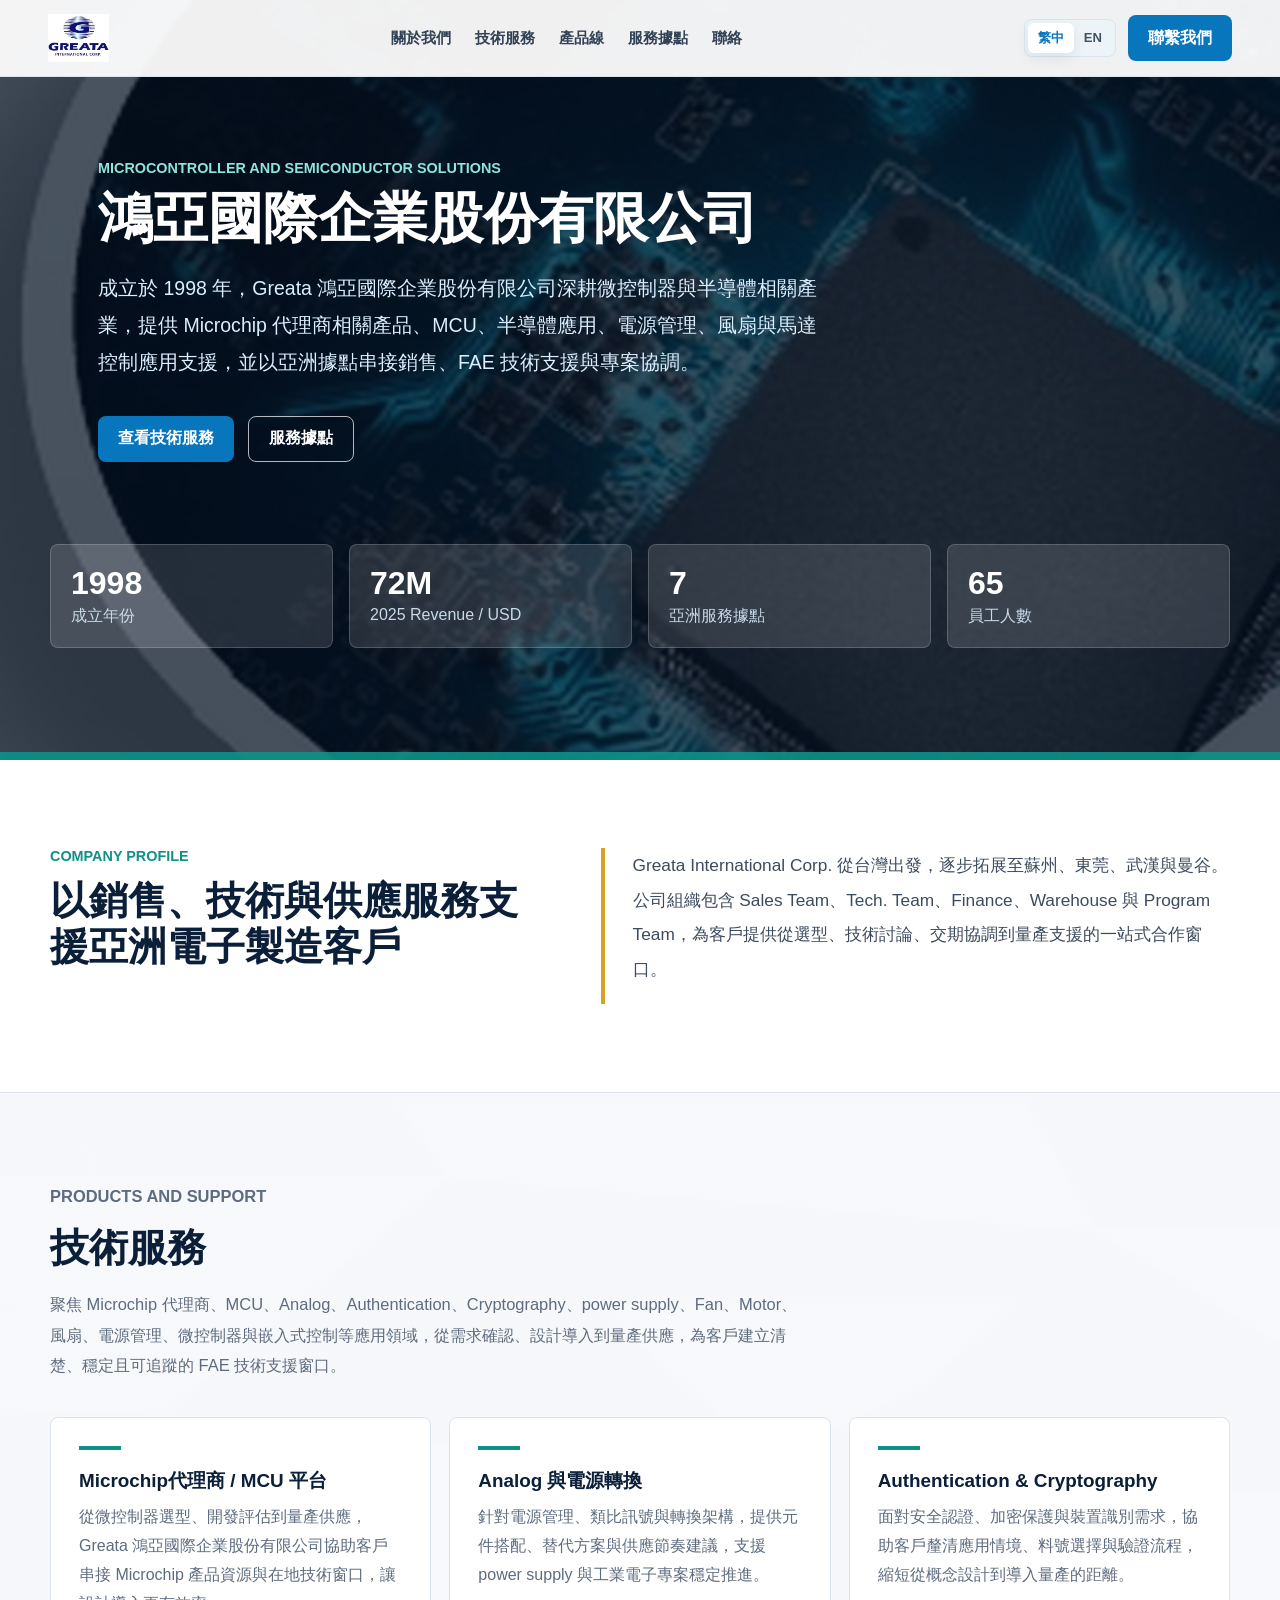
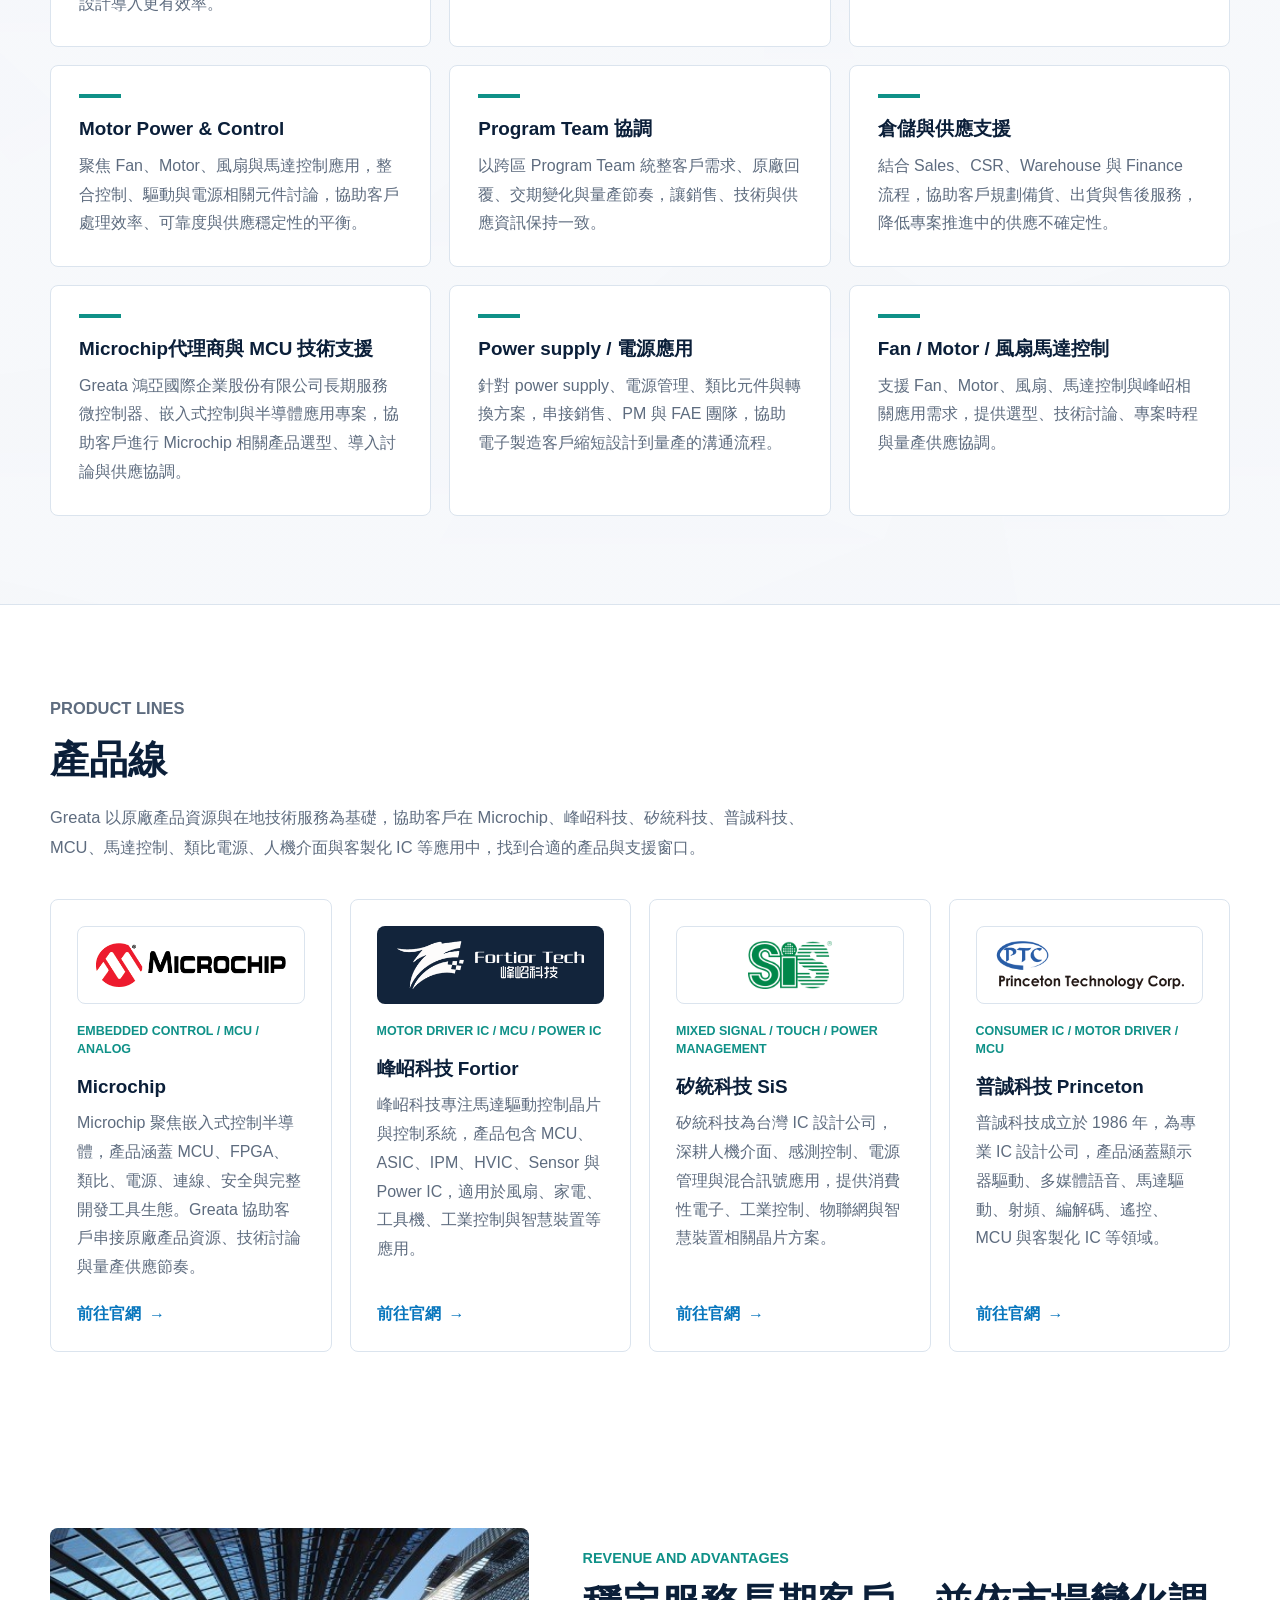
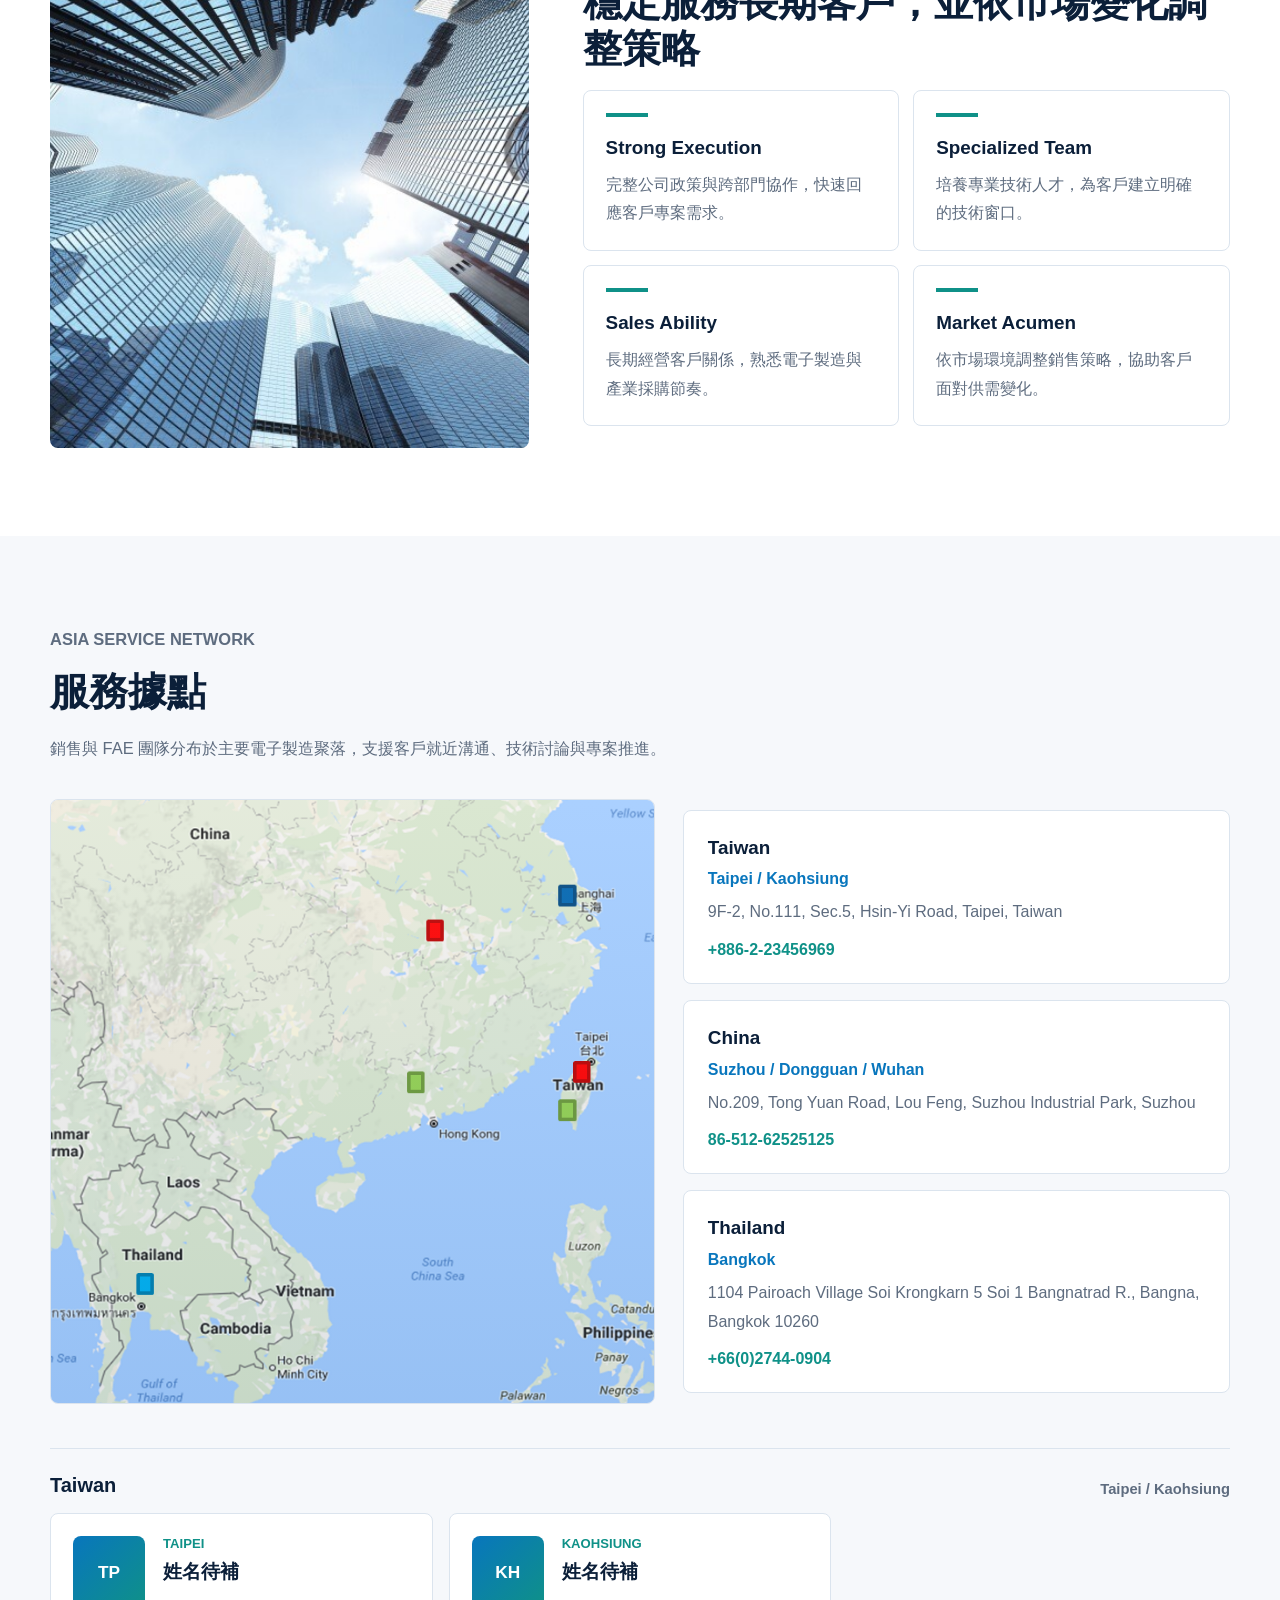
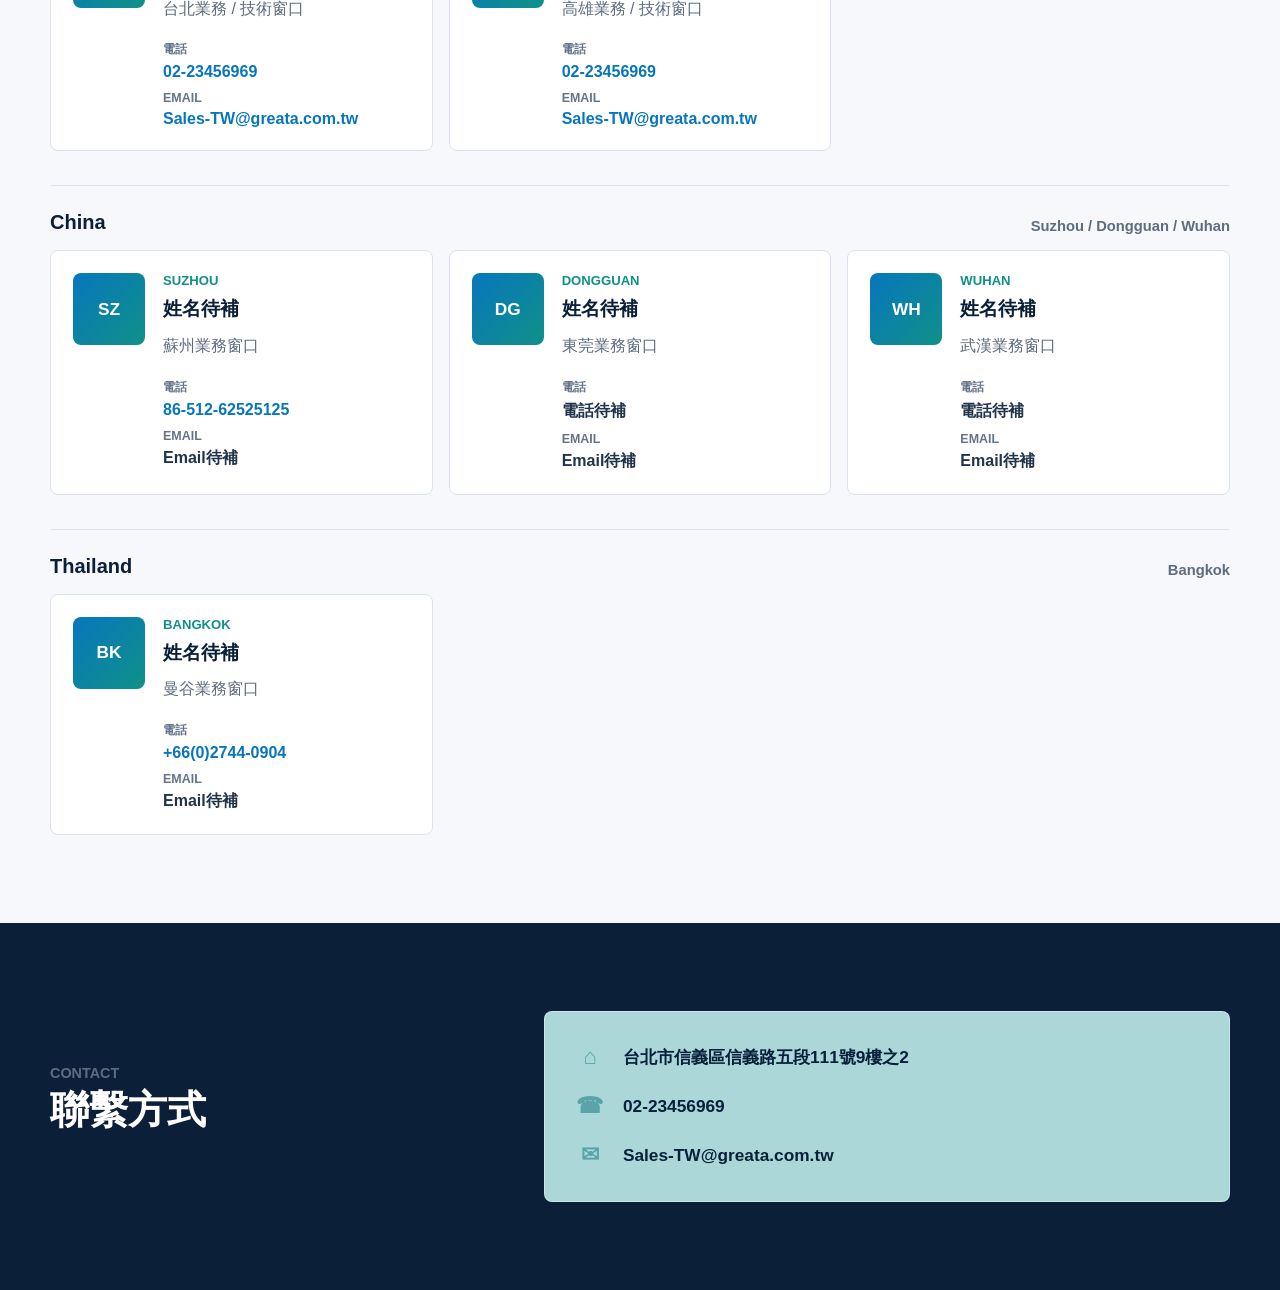
==== index.html @ bb7086eb "Add location team contact templates" ====
<!doctype html>
<html lang="zh-Hant">
  <head>
    <meta charset="utf-8">
    <meta name="viewport" content="width=device-width, initial-scale=1">
    <title>鴻亞國際 Greata International</title>
    <meta name="description" content="Greata 鴻亞國際企業股份有限公司提供 Microchip 代理商相關產品、MCU、半導體應用、電源管理、風扇馬達控制與 FAE 技術支援。">
    <meta name="keywords" content="Microchip, Microchip代理商, Microchip 代理商, Microchip MCU, MCU, MCU代理商, MCU技術支援, power supply, Fan, Motor, Analog, Authentication, Cryptography, 峰岹, 峰岹科技, Fortior, Fortior Technology, 矽統科技, SiS, Silicon Integrated Systems, 普誠科技, Princeton, Princeton Technology, 風扇, 電源, 電源管理, 微控制器, 嵌入式控制, 半導體代理商, 半導體應用支援, IC代理商, 電子零件代理商, FAE技術支援, 馬達控制, 風扇馬達控制, Motor Driver IC, Power IC, Greata, Greata International Corp., 鴻亞, 鴻亞國際, 鴻亞國際企業股份有限公司">
    <meta name="robots" content="index, follow">
    <meta property="og:title" content="鴻亞國際 Greata International">
    <meta property="og:description" content="Greata 鴻亞國際企業股份有限公司提供 Microchip 代理商相關產品、MCU、半導體應用、電源管理、風扇馬達控制與 FAE 技術支援。">
    <meta property="og:url" content="https://www.greata.com.tw">
    <meta property="og:site_name" content="鴻亞國際 Greata International">
    <meta property="og:locale" content="zh_TW">
    <meta property="og:type" content="website">
    <meta name="twitter:card" content="summary">
    <meta name="twitter:title" content="鴻亞國際 Greata International">
    <meta name="twitter:description" content="Greata 鴻亞國際企業股份有限公司提供 Microchip 代理商相關產品、MCU、半導體應用、電源管理、風扇馬達控制與 FAE 技術支援。">
    <link rel="icon" href="assets/favicon.svg">
    <link rel="canonical" href="https://www.greata.com.tw/">
    <link rel="alternate" hreflang="zh-Hant" href="https://www.greata.com.tw/">
    <link rel="alternate" hreflang="en" href="https://www.greata.com.tw/en/">
    <link rel="alternate" hreflang="x-default" href="https://www.greata.com.tw/">
    <link rel="stylesheet" href="styles.css">
  </head>
  <body>
    <main>
      <script type="application/ld+json">{"@context":"https://schema.org","@graph":[{"@type":"Organization","@id":"https://www.greata.com.tw/#organization","name":"Greata 鴻亞國際企業股份有限公司","alternateName":["Greata International Corp.","鴻亞國際","鴻亞","Greata"],"url":"https://www.greata.com.tw/","logo":"https://www.greata.com.tw/assets/greata-logo.jpg","email":"Sales-TW@greata.com.tw","telephone":"02-23456969","address":{"@type":"PostalAddress","streetAddress":"信義路五段111號9樓之2","addressLocality":"信義區","addressRegion":"台北市","addressCountry":"TW"},"areaServed":["Taiwan","China","Thailand"],"knowsAbout":["Microchip","Microchip代理商","Microchip 代理商","Microchip MCU","MCU","MCU代理商","MCU技術支援","power supply","Fan","Motor","Analog","Authentication","Cryptography","峰岹","峰岹科技","Fortior","Fortior Technology","矽統科技","SiS","Silicon Integrated Systems","普誠科技","Princeton","Princeton Technology","風扇","電源","電源管理","微控制器","嵌入式控制","半導體代理商","半導體應用支援","IC代理商","電子零件代理商","FAE技術支援","馬達控制","風扇馬達控制","Motor Driver IC","Power IC","Greata","Greata International Corp.","鴻亞","鴻亞國際","鴻亞國際企業股份有限公司"]},{"@type":"WebSite","@id":"https://www.greata.com.tw/#website","name":"鴻亞國際 Greata International","url":"https://www.greata.com.tw/","inLanguage":"zh-Hant","publisher":{"@id":"https://www.greata.com.tw/#organization"},"about":["Microchip","Microchip代理商","Microchip 代理商","Microchip MCU","MCU","MCU代理商","MCU技術支援","power supply","Fan","Motor","Analog","Authentication","Cryptography","峰岹","峰岹科技","Fortior","Fortior Technology","矽統科技","SiS","Silicon Integrated Systems","普誠科技","Princeton","Princeton Technology","風扇","電源","電源管理","微控制器","嵌入式控制","半導體代理商","半導體應用支援","IC代理商","電子零件代理商","FAE技術支援","馬達控制","風扇馬達控制","Motor Driver IC","Power IC","Greata","Greata International Corp.","鴻亞","鴻亞國際","鴻亞國際企業股份有限公司"]}]}</script>
      <header class="site-header">
        <a class="brand" href="#top" aria-label="Greata home">
          <img src="assets/greata-logo.jpg" alt="Greata 鴻亞國際企業股份有限公司">
        </a>
        <nav aria-label="Primary navigation">
          <a href="#about">關於我們</a>
          <a href="#capabilities">技術服務</a>
          <a href="#product-lines">產品線</a>
          <a href="#locations">服務據點</a>
          <a href="#contact">聯絡</a>
        </nav>
        <div class="header-tools">
          <div class="language-switch" aria-label="Language selection">
            <a class="is-active" href="/" aria-current="page">繁中</a>
            <a href="/en/">EN</a>
          </div>
          <a class="header-action" href="#contact">聯繫我們</a>
        </div>
      </header>

      <section class="hero" id="top" aria-labelledby="hero-title">
        <div class="hero-overlay"></div>
        <div class="hero-content">
          <p class="eyebrow">Microcontroller and semiconductor solutions</p>
          <h1 class="hero-title-nowrap" id="hero-title">鴻亞國際企業股份有限公司</h1>
          <p class="hero-copy">成立於 1998 年，Greata 鴻亞國際企業股份有限公司深耕微控制器與半導體相關產業，提供 Microchip 代理商相關產品、MCU、半導體應用、電源管理、風扇與馬達控制應用支援，並以亞洲據點串接銷售、FAE 技術支援與專案協調。</p>
          <div class="hero-actions" aria-label="Main actions">
            <a class="primary-action" href="#capabilities">查看技術服務</a>
            <a class="secondary-action" href="#locations">服務據點</a>
          </div>
        </div>
        <dl class="metric-strip" aria-label="Company highlights">
            <div>
              <dt>1998</dt>
              <dd>成立年份</dd>
            </div>
            <div>
              <dt>72M</dt>
              <dd>2025 Revenue / USD</dd>
            </div>
            <div>
              <dt>7</dt>
              <dd>亞洲服務據點</dd>
            </div>
            <div>
              <dt>65</dt>
              <dd>員工人數</dd>
            </div>
        </dl>
      </section>

      <section class="intro-band" id="about">
        <div class="section-inner two-column">
          <div>
            <p class="section-kicker">Company Profile</p>
            <h2>以銷售、技術與供應服務支援亞洲電子製造客戶</h2>
          </div>
          <div class="intro-copy">
            <p>Greata International Corp. 從台灣出發，逐步拓展至蘇州、東莞、武漢與曼谷。公司組織包含 Sales Team、Tech. Team、Finance、Warehouse 與 Program Team，為客戶提供從選型、技術討論、交期協調到量產支援的一站式合作窗口。</p>
          </div>
        </div>
      </section>

      <section class="capability-section" id="capabilities">
        <div class="section-inner">
          <div class="section-heading">
            <p class="section-kicker">Products and Support</p>
            <h2>技術服務</h2>
            <p>聚焦 Microchip 代理商、MCU、Analog、Authentication、Cryptography、power supply、Fan、Motor、風扇、電源管理、微控制器與嵌入式控制等應用領域，從需求確認、設計導入到量產供應，為客戶建立清楚、穩定且可追蹤的 FAE 技術支援窗口。</p>
          </div>
          <div class="capability-grid">
            <article class="capability-card">
              <h3>Microchip代理商 / MCU 平台</h3>
              <p>從微控制器選型、開發評估到量產供應，Greata 鴻亞國際企業股份有限公司協助客戶串接 Microchip 產品資源與在地技術窗口，讓設計導入更有效率。</p>
            </article>
            <article class="capability-card">
              <h3>Analog 與電源轉換</h3>
              <p>針對電源管理、類比訊號與轉換架構，提供元件搭配、替代方案與供應節奏建議，支援 power supply 與工業電子專案穩定推進。</p>
            </article>
            <article class="capability-card">
              <h3>Authentication &amp; Cryptography</h3>
              <p>面對安全認證、加密保護與裝置識別需求，協助客戶釐清應用情境、料號選擇與驗證流程，縮短從概念設計到導入量產的距離。</p>
            </article>
            <article class="capability-card">
              <h3>Motor Power &amp; Control</h3>
              <p>聚焦 Fan、Motor、風扇與馬達控制應用，整合控制、驅動與電源相關元件討論，協助客戶處理效率、可靠度與供應穩定性的平衡。</p>
            </article>
            <article class="capability-card">
              <h3>Program Team 協調</h3>
              <p>以跨區 Program Team 統整客戶需求、原廠回覆、交期變化與量產節奏，讓銷售、技術與供應資訊保持一致。</p>
            </article>
            <article class="capability-card">
              <h3>倉儲與供應支援</h3>
              <p>結合 Sales、CSR、Warehouse 與 Finance 流程，協助客戶規劃備貨、出貨與售後服務，降低專案推進中的供應不確定性。</p>
            </article>
          </div>
          <div class="topic-grid" aria-label="SEO application topics">
            <article class="topic-card">
              <h3>Microchip代理商與 MCU 技術支援</h3>
              <p>Greata 鴻亞國際企業股份有限公司長期服務微控制器、嵌入式控制與半導體應用專案，協助客戶進行 Microchip 相關產品選型、導入討論與供應協調。</p>
            </article>
            <article class="topic-card">
              <h3>Power supply / 電源應用</h3>
              <p>針對 power supply、電源管理、類比元件與轉換方案，串接銷售、PM 與 FAE 團隊，協助電子製造客戶縮短設計到量產的溝通流程。</p>
            </article>
            <article class="topic-card">
              <h3>Fan / Motor / 風扇馬達控制</h3>
              <p>支援 Fan、Motor、風扇、馬達控制與峰岹相關應用需求，提供選型、技術討論、專案時程與量產供應協調。</p>
            </article>
          </div>
        </div>
      </section>

      <section class="product-lines-section" id="product-lines">
        <div class="section-inner">
          <div class="section-heading">
            <p class="section-kicker">Product Lines</p>
            <h2>產品線</h2>
            <p>Greata 以原廠產品資源與在地技術服務為基礎，協助客戶在 Microchip、峰岹科技、矽統科技、普誠科技、MCU、馬達控制、類比電源、人機介面與客製化 IC 等應用中，找到合適的產品與支援窗口。</p>
          </div>
          <div class="product-line-grid">
            <article class="product-line-card">
              <div class="product-line-logo">
                <img src="assets/product-logo-microchip.png" alt="Microchip logo">
              </div>
              <span>Embedded Control / MCU / Analog</span>
              <h3>Microchip</h3>
              <p>Microchip 聚焦嵌入式控制半導體，產品涵蓋 MCU、FPGA、類比、電源、連線、安全與完整開發工具生態。Greata 協助客戶串接原廠產品資源、技術討論與量產供應節奏。</p>
              <a href="https://www.microchip.com/" target="_blank" rel="noreferrer">前往官網</a>
            </article>
            <article class="product-line-card">
              <div class="product-line-logo is-dark">
                <img src="assets/product-logo-fortior.png" alt="Fortior logo">
              </div>
              <span>Motor Driver IC / MCU / Power IC</span>
              <h3>峰岹科技 Fortior</h3>
              <p>峰岹科技專注馬達驅動控制晶片與控制系統，產品包含 MCU、ASIC、IPM、HVIC、Sensor 與 Power IC，適用於風扇、家電、工具機、工業控制與智慧裝置等應用。</p>
              <a href="https://www.fortiortech.com/en/?lf=1" target="_blank" rel="noreferrer">前往官網</a>
            </article>
            <article class="product-line-card">
              <div class="product-line-logo">
                <img src="assets/product-logo-sis.png" alt="SiS logo">
              </div>
              <span>Mixed Signal / Touch / Power Management</span>
              <h3>矽統科技 SiS</h3>
              <p>矽統科技為台灣 IC 設計公司，深耕人機介面、感測控制、電源管理與混合訊號應用，提供消費性電子、工業控制、物聯網與智慧裝置相關晶片方案。</p>
              <a href="https://www.sis.com/" target="_blank" rel="noreferrer">前往官網</a>
            </article>
            <article class="product-line-card">
              <div class="product-line-logo">
                <img src="assets/product-logo-princeton.png" alt="Princeton Technology logo">
              </div>
              <span>Consumer IC / Motor Driver / MCU</span>
              <h3>普誠科技 Princeton</h3>
              <p>普誠科技成立於 1986 年，為專業 IC 設計公司，產品涵蓋顯示器驅動、多媒體語音、馬達驅動、射頻、編解碼、遙控、MCU 與客製化 IC 等領域。</p>
              <a href="https://www.princeton.com.tw/" target="_blank" rel="noreferrer">前往官網</a>
            </article>
          </div>
        </div>
      </section>

      <section class="proof-section">
        <div class="section-inner proof-grid">
          <div class="image-panel">
            <img src="assets/corporate-building.jpg" alt="Corporate buildings">
          </div>
          <div class="proof-content">
            <p class="section-kicker">Revenue and Advantages</p>
            <h2>穩定服務長期客戶，並依市場變化調整策略</h2>
            <div class="advantage-grid">
                <article>
                  <h3>Strong Execution</h3>
                  <p>完整公司政策與跨部門協作，快速回應客戶專案需求。</p>
                </article>
                <article>
                  <h3>Specialized Team</h3>
                  <p>培養專業技術人才，為客戶建立明確的技術窗口。</p>
                </article>
                <article>
                  <h3>Sales Ability</h3>
                  <p>長期經營客戶關係，熟悉電子製造與產業採購節奏。</p>
                </article>
                <article>
                  <h3>Market Acumen</h3>
                  <p>依市場環境調整銷售策略，協助客戶面對供需變化。</p>
                </article>
            </div>
          </div>
        </div>
      </section>

      <section class="locations-section" id="locations">
        <div class="section-inner">
          <div class="section-heading">
            <p class="section-kicker">Asia Service Network</p>
            <h2>服務據點</h2>
            <p>銷售與 FAE 團隊分布於主要電子製造聚落，支援客戶就近溝通、技術討論與專案推進。</p>
          </div>
          <div class="location-layout">
            <div class="map-visual">
              <img src="assets/greata-service-map.png" alt="Greata service locations in Taiwan, China, and Thailand">
            </div>
            <div class="location-list">
                <article class="location-card">
                  <h3>Taiwan</h3>
                  <strong>Taipei / Kaohsiung</strong>
                  <p>9F-2, No.111, Sec.5, Hsin-Yi Road, Taipei, Taiwan</p>
                  <a href="tel:+886223456969">+886-2-23456969</a>
                </article>
                <article class="location-card">
                  <h3>China</h3>
                  <strong>Suzhou / Dongguan / Wuhan</strong>
                  <p>No.209, Tong Yuan Road, Lou Feng, Suzhou Industrial Park, Suzhou</p>
                  <a href="tel:8651262525125">86-512-62525125</a>
                </article>
                <article class="location-card">
                  <h3>Thailand</h3>
                  <strong>Bangkok</strong>
                  <p>1104 Pairoach Village Soi Krongkarn 5 Soi 1 Bangnatrad R., Bangna, Bangkok 10260</p>
                  <a href="tel:+66027440904">+66(0)2744-0904</a>
                </article>
            </div>
          </div>
          <div class="team-directory" aria-label="Service location team contacts">
            <section class="team-group">
              <div class="team-group-heading">
                <p>Taiwan</p>
                <span>Taipei / Kaohsiung</span>
              </div>
              <div class="team-card-grid">
                <article class="team-card">
                  <div class="team-avatar" aria-hidden="true">TP</div>
                  <div class="team-card-body">
                    <span>Taipei</span>
                    <h3>姓名待補</h3>
                    <p>台北業務 / 技術窗口</p>
                    <dl>
                      <div>
                        <dt>電話</dt>
                        <dd><a href="tel:0223456969">02-23456969</a></dd>
                      </div>
                      <div>
                        <dt>Email</dt>
                        <dd><a href="mailto:Sales-TW@greata.com.tw">Sales-TW@greata.com.tw</a></dd>
                      </div>
                    </dl>
                  </div>
                </article>
                <article class="team-card">
                  <div class="team-avatar" aria-hidden="true">KH</div>
                  <div class="team-card-body">
                    <span>Kaohsiung</span>
                    <h3>姓名待補</h3>
                    <p>高雄業務 / 技術窗口</p>
                    <dl>
                      <div>
                        <dt>電話</dt>
                        <dd><a href="tel:0223456969">02-23456969</a></dd>
                      </div>
                      <div>
                        <dt>Email</dt>
                        <dd><a href="mailto:Sales-TW@greata.com.tw">Sales-TW@greata.com.tw</a></dd>
                      </div>
                    </dl>
                  </div>
                </article>
              </div>
            </section>
            <section class="team-group">
              <div class="team-group-heading">
                <p>China</p>
                <span>Suzhou / Dongguan / Wuhan</span>
              </div>
              <div class="team-card-grid">
                <article class="team-card">
                  <div class="team-avatar" aria-hidden="true">SZ</div>
                  <div class="team-card-body">
                    <span>Suzhou</span>
                    <h3>姓名待補</h3>
                    <p>蘇州業務窗口</p>
                    <dl>
                      <div>
                        <dt>電話</dt>
                        <dd><a href="tel:8651262525125">86-512-62525125</a></dd>
                      </div>
                      <div>
                        <dt>Email</dt>
                        <dd>Email待補</dd>
                      </div>
                    </dl>
                  </div>
                </article>
                <article class="team-card">
                  <div class="team-avatar" aria-hidden="true">DG</div>
                  <div class="team-card-body">
                    <span>Dongguan</span>
                    <h3>姓名待補</h3>
                    <p>東莞業務窗口</p>
                    <dl>
                      <div>
                        <dt>電話</dt>
                        <dd>電話待補</dd>
                      </div>
                      <div>
                        <dt>Email</dt>
                        <dd>Email待補</dd>
                      </div>
                    </dl>
                  </div>
                </article>
                <article class="team-card">
                  <div class="team-avatar" aria-hidden="true">WH</div>
                  <div class="team-card-body">
                    <span>Wuhan</span>
                    <h3>姓名待補</h3>
                    <p>武漢業務窗口</p>
                    <dl>
                      <div>
                        <dt>電話</dt>
                        <dd>電話待補</dd>
                      </div>
                      <div>
                        <dt>Email</dt>
                        <dd>Email待補</dd>
                      </div>
                    </dl>
                  </div>
                </article>
              </div>
            </section>
            <section class="team-group">
              <div class="team-group-heading">
                <p>Thailand</p>
                <span>Bangkok</span>
              </div>
              <div class="team-card-grid">
                <article class="team-card">
                  <div class="team-avatar" aria-hidden="true">BK</div>
                  <div class="team-card-body">
                    <span>Bangkok</span>
                    <h3>姓名待補</h3>
                    <p>曼谷業務窗口</p>
                    <dl>
                      <div>
                        <dt>電話</dt>
                        <dd><a href="tel:+66027440904">+66(0)2744-0904</a></dd>
                      </div>
                      <div>
                        <dt>Email</dt>
                        <dd>Email待補</dd>
                      </div>
                    </dl>
                  </div>
                </article>
              </div>
            </section>
          </div>
        </div>
      </section>

      <section class="contact-section" id="contact">
        <div class="section-inner contact-layout">
          <div>
            <p class="section-kicker">Contact</p>
            <h2>聯繫方式</h2>
          </div>
          <address class="contact-panel" aria-label="Greata contact information">
            <p class="contact-row" aria-label="地址">
              <span class="contact-icon icon-address" aria-hidden="true"></span>
              <span class="contact-value">台北市信義區信義路五段111號9樓之2</span>
            </p>
            <p class="contact-row" aria-label="電話">
              <span class="contact-icon icon-phone" aria-hidden="true"></span>
              <a class="contact-value" href="tel:0223456969">02-23456969</a>
            </p>
            <p class="contact-row" aria-label="mail">
              <span class="contact-icon icon-mail" aria-hidden="true"></span>
              <a class="contact-value" href="mailto:Sales-TW@greata.com.tw">Sales-TW@greata.com.tw</a>
            </p>
          </address>
        </div>
      </section>
    </main>
  </body>
</html>
---- styles.css ----
:root {
  --background: #f6f8fb;
  --foreground: #18202c;
  --brand: #0876bd;
  --brand-deep: #083d77;
  --brand-navy: #0b1f39;
  --teal: #0f9188;
  --amber: #d8a123;
  --line: #dbe4ee;
  --muted: #5e6c7f;
  --panel: #ffffff;
}

* {
  box-sizing: border-box;
}

html {
  scroll-behavior: smooth;
}

body {
  background: var(--background);
  color: var(--foreground);
  font-family: "Noto Sans TC", "Microsoft JhengHei", "PingFang TC", Arial,
    sans-serif;
  margin: 0;
}

a {
  color: inherit;
  text-decoration: none;
}

img {
  display: block;
  max-width: 100%;
}

@keyframes headerDrop {
  from {
    opacity: 0;
    transform: translateY(-16px);
  }
  to {
    opacity: 1;
    transform: translateY(0);
  }
}

@keyframes fadeUp {
  from {
    opacity: 0;
    transform: translateY(22px);
  }
  to {
    opacity: 1;
    transform: translateY(0);
  }
}

@keyframes heroDrift {
  from {
    background-position: center center;
  }
  to {
    background-position: 58% center;
  }
}

@keyframes accentSweep {
  from {
    transform: translateX(-100%);
  }
  to {
    transform: translateX(100%);
  }
}

@keyframes mapFloat {
  from {
    transform: translateY(0);
  }
  to {
    transform: translateY(-8px);
  }
}

.site-header {
  align-items: center;
  animation: headerDrop 0.7s ease both;
  background: rgba(255, 255, 255, 0.94);
  border-bottom: 1px solid rgba(219, 228, 238, 0.9);
  display: grid;
  gap: 24px;
  grid-template-columns: auto 1fr auto;
  left: 0;
  padding: 14px 48px;
  position: fixed;
  right: 0;
  top: 0;
  z-index: 20;
}

.brand img {
  height: 48px;
  width: auto;
}

.site-header nav {
  align-items: center;
  display: flex;
  gap: 24px;
  justify-content: center;
}

.site-header nav > a {
  background: transparent;
  border: 0;
  color: #324256;
  cursor: pointer;
  font-family: inherit;
  font-size: 0.95rem;
  font-weight: 700;
  padding: 0;
  position: relative;
}

.site-header nav > a::after {
  background: var(--brand);
  bottom: -7px;
  content: "";
  height: 2px;
  left: 0;
  position: absolute;
  transform: scaleX(0);
  transform-origin: left;
  transition: transform 0.25s ease;
  width: 100%;
}

.site-header nav > a:hover::after {
  transform: scaleX(1);
}

.header-tools {
  align-items: center;
  display: inline-flex;
  gap: 12px;
  justify-content: flex-end;
}

.language-switch {
  align-items: center;
  background: #edf4f8;
  border: 1px solid var(--line);
  border-radius: 8px;
  display: inline-flex;
  padding: 3px;
}

.language-switch a {
  border-radius: 6px;
  color: #405268;
  font-size: 0.82rem;
  font-weight: 900;
  line-height: 1;
  padding: 8px 10px;
}

.language-switch a.is-active {
  background: #ffffff;
  color: var(--brand);
  box-shadow: 0 5px 14px rgba(11, 31, 57, 0.08);
}

.header-action,
.primary-action,
.secondary-action {
  align-items: center;
  border-radius: 8px;
  display: inline-flex;
  font-weight: 800;
  justify-content: center;
  min-height: 46px;
  padding: 0 20px;
  transition:
    background 0.25s ease,
    border-color 0.25s ease,
    box-shadow 0.25s ease,
    transform 0.25s ease;
}

.header-action:hover,
.primary-action:hover,
.secondary-action:hover {
  box-shadow: 0 14px 30px rgba(8, 61, 119, 0.22);
  transform: translateY(-2px);
}

.header-action,
.primary-action {
  background: var(--brand);
  color: #ffffff;
}

.secondary-action {
  border: 1px solid rgba(255, 255, 255, 0.7);
  color: #ffffff;
}

.secondary-action.light {
  border-color: rgba(255, 255, 255, 0.8);
}

.hero {
  animation: heroDrift 18s ease-in-out infinite alternate;
  background: var(--brand-navy) url("assets/semiconductor-board.jpg") center / cover
    no-repeat;
  color: #ffffff;
  min-height: 760px;
  overflow: hidden;
  padding: 160px 48px 72px;
  position: relative;
}

.hero-overlay {
  background: rgba(5, 18, 36, 0.72);
  inset: 0;
  position: absolute;
}

.hero::after {
  animation: accentSweep 4.6s ease-in-out infinite;
  background: rgba(15, 145, 136, 0.9);
  bottom: 0;
  content: "";
  height: 8px;
  left: 0;
  position: absolute;
  right: 0;
}

.hero-content,
.metric-strip,
.section-inner {
  margin: 0 auto;
  max-width: 1180px;
  position: relative;
  z-index: 1;
}

.hero-content {
  margin-left: max(0px, calc((100vw - 1180px) / 2));
  max-width: 720px;
}

.hero-content > * {
  animation: fadeUp 0.78s ease both;
}

.hero-content > :nth-child(1) {
  animation-delay: 0.12s;
}

.hero-content > :nth-child(2) {
  animation-delay: 0.24s;
}

.hero-content > :nth-child(3) {
  animation-delay: 0.36s;
}

.hero-content > :nth-child(4) {
  animation-delay: 0.48s;
}

.eyebrow,
.section-kicker {
  color: var(--teal);
  font-size: 0.9rem;
  font-weight: 900;
  margin: 0 0 14px;
  text-transform: uppercase;
}

.hero .eyebrow {
  color: #8fe4dc;
}

h1,
h2,
h3,
p {
  margin-top: 0;
}

h1 {
  font-size: 4.8rem;
  line-height: 1.02;
  margin-bottom: 24px;
}

h1 span {
  color: #b6e3ff;
  display: block;
  font-size: 2.3rem;
  margin-top: 12px;
}

.hero-title-nowrap {
  font-size: 3.45rem;
  white-space: nowrap;
}

h2 {
  color: var(--brand-navy);
  font-size: 2.45rem;
  line-height: 1.18;
  margin-bottom: 18px;
}

h3 {
  color: var(--brand-navy);
  font-size: 1.18rem;
  line-height: 1.35;
  margin-bottom: 10px;
}

.hero-copy {
  color: #dbeeff;
  font-size: 1.22rem;
  line-height: 1.9;
  margin-bottom: 34px;
}

.hero-actions,
.contact-panel {
  display: flex;
  flex-wrap: wrap;
  gap: 14px;
}

.metric-strip {
  display: grid;
  gap: 16px;
  grid-template-columns: repeat(4, minmax(0, 1fr));
  margin-top: 82px;
}

.metric-strip div {
  animation: fadeUp 0.78s ease both;
  background: rgba(255, 255, 255, 0.13);
  border: 1px solid rgba(255, 255, 255, 0.18);
  border-radius: 8px;
  padding: 20px;
  transition:
    background 0.25s ease,
    transform 0.25s ease;
}

.metric-strip div:nth-child(1) {
  animation-delay: 0.58s;
}

.metric-strip div:nth-child(2) {
  animation-delay: 0.68s;
}

.metric-strip div:nth-child(3) {
  animation-delay: 0.78s;
}

.metric-strip div:nth-child(4) {
  animation-delay: 0.88s;
}

.metric-strip div:hover {
  background: rgba(255, 255, 255, 0.2);
  transform: translateY(-4px);
}

.metric-strip dt {
  color: #ffffff;
  font-size: 2rem;
  font-weight: 900;
}

.metric-strip dd {
  color: #c8d9e9;
  margin: 4px 0 0;
}

section {
  padding: 88px 48px;
}

.intro-band {
  background: #ffffff;
  border-bottom: 1px solid var(--line);
}

.two-column {
  display: grid;
  gap: 56px;
  grid-template-columns: minmax(0, 0.88fr) minmax(0, 1.12fr);
}

.intro-copy {
  border-left: 4px solid var(--amber);
  color: #3d4b5e;
  font-size: 1.08rem;
  line-height: 2;
  padding-left: 28px;
}

.section-heading {
  margin-bottom: 36px;
  max-width: 760px;
}

.section-heading p {
  color: var(--muted);
  font-size: 1.03rem;
  line-height: 1.85;
}

.section-heading.compact {
  margin-bottom: 24px;
}

.capability-section {
  background:
    linear-gradient(rgba(246, 248, 251, 0.94), rgba(246, 248, 251, 0.94)),
    url("assets/soft-geometric-bg.png") center / cover no-repeat;
}

.capability-grid {
  display: grid;
  gap: 18px;
  grid-template-columns: repeat(3, minmax(0, 1fr));
}

.topic-grid {
  display: grid;
  gap: 18px;
  grid-template-columns: repeat(3, minmax(0, 1fr));
  margin-top: 18px;
}

.capability-card,
.topic-card,
.advantage-grid article,
.location-card {
  background: var(--panel);
  border: 1px solid var(--line);
  border-radius: 8px;
}

.capability-card,
.topic-card {
  min-height: 190px;
  padding: 28px;
  transition:
    border-color 0.25s ease,
    box-shadow 0.25s ease,
    transform 0.25s ease;
}

.capability-card:hover,
.topic-card:hover,
.advantage-grid article:hover,
.location-card:hover {
  border-color: rgba(8, 118, 189, 0.34);
  box-shadow: 0 18px 38px rgba(11, 31, 57, 0.08);
  transform: translateY(-5px);
}

.capability-card::before,
.topic-card::before,
.advantage-grid article::before {
  background: var(--teal);
  content: "";
  display: block;
  height: 4px;
  margin-bottom: 18px;
  width: 42px;
}

.capability-card p,
.topic-card p,
.product-line-card p,
.team-card p,
.advantage-grid p,
.location-card p,
.contact-section p {
  color: var(--muted);
  line-height: 1.8;
  margin-bottom: 0;
}

.product-lines-section {
  background: #ffffff;
  border-top: 1px solid var(--line);
}

.product-line-grid {
  display: grid;
  gap: 18px;
  grid-template-columns: repeat(4, minmax(0, 1fr));
}

.product-line-card {
  background: var(--panel);
  border: 1px solid var(--line);
  border-radius: 8px;
  display: flex;
  flex-direction: column;
  min-height: 300px;
  padding: 26px;
  transition:
    border-color 0.25s ease,
    box-shadow 0.25s ease,
    transform 0.25s ease;
}

.product-line-card:hover {
  border-color: rgba(8, 118, 189, 0.34);
  box-shadow: 0 18px 38px rgba(11, 31, 57, 0.08);
  transform: translateY(-5px);
}

.product-line-logo {
  align-items: center;
  background: #ffffff;
  border: 1px solid var(--line);
  border-radius: 8px;
  display: flex;
  height: 78px;
  justify-content: center;
  margin-bottom: 18px;
  padding: 14px 18px;
}

.product-line-logo.is-dark {
  background: #12243b;
  border-color: rgba(18, 36, 59, 0.38);
}

.product-line-logo img {
  max-height: 48px;
  object-fit: contain;
  width: min(100%, 220px);
}

.product-line-card span {
  color: var(--teal);
  display: block;
  font-size: 0.78rem;
  font-weight: 900;
  letter-spacing: 0;
  line-height: 1.45;
  margin-bottom: 16px;
  text-transform: uppercase;
}

.product-line-card a {
  align-items: center;
  color: var(--brand);
  display: inline-flex;
  font-weight: 900;
  margin-top: auto;
  padding-top: 22px;
}

.product-line-card a::after {
  content: "→";
  margin-left: 8px;
  transition: transform 0.2s ease;
}

.product-line-card a:hover::after,
.product-line-card a:focus::after {
  transform: translateX(4px);
}

.proof-section {
  background: #ffffff;
}

.proof-grid {
  align-items: center;
  display: grid;
  gap: 54px;
  grid-template-columns: minmax(280px, 0.85fr) minmax(0, 1.15fr);
}

.image-panel {
  border-radius: 8px;
  overflow: hidden;
}

.image-panel img {
  height: 520px;
  object-fit: cover;
  transition: transform 0.8s ease;
  width: 100%;
}

.image-panel:hover img {
  transform: scale(1.035);
}

.advantage-grid {
  display: grid;
  gap: 14px;
  grid-template-columns: repeat(2, minmax(0, 1fr));
}

.advantage-grid article {
  padding: 22px;
  transition:
    border-color 0.25s ease,
    box-shadow 0.25s ease,
    transform 0.25s ease;
}

.locations-section {
  background: var(--background);
}

.location-layout {
  align-items: center;
  display: grid;
  gap: 28px;
  grid-template-columns: minmax(380px, 1.05fr) minmax(0, 0.95fr);
}

.map-visual {
  animation: mapFloat 5.5s ease-in-out infinite alternate;
  aspect-ratio: 1 / 1;
  background: #ffffff;
  border: 1px solid var(--line);
  border-radius: 8px;
  overflow: hidden;
  position: relative;
}

.map-visual img {
  height: 100%;
  object-fit: cover;
  width: 100%;
}

.map-visual::after {
  background: linear-gradient(
    180deg,
    rgba(255, 255, 255, 0.08),
    rgba(8, 61, 119, 0.08)
  );
  content: "";
  inset: 0;
  pointer-events: none;
  position: absolute;
}

.location-list {
  display: grid;
  gap: 16px;
}

.location-card {
  padding: 24px;
  transition:
    border-color 0.25s ease,
    box-shadow 0.25s ease,
    transform 0.25s ease;
}

.location-card strong {
  color: var(--brand);
  display: block;
  margin-bottom: 10px;
}

.location-card a {
  color: var(--teal);
  display: inline-flex;
  font-weight: 900;
  margin-top: 14px;
}

.team-directory {
  display: grid;
  gap: 34px;
  margin-top: 44px;
}

.team-group {
  padding: 0;
}

.team-group-heading {
  align-items: end;
  border-top: 1px solid var(--line);
  display: flex;
  gap: 14px;
  justify-content: space-between;
  margin-bottom: 16px;
  padding-top: 24px;
}

.team-group-heading p {
  color: var(--brand-navy);
  font-size: 1.25rem;
  font-weight: 900;
  line-height: 1.2;
  margin: 0;
}

.team-group-heading span {
  color: var(--muted);
  font-size: 0.92rem;
  font-weight: 800;
}

.team-card-grid {
  display: grid;
  gap: 16px;
  grid-template-columns: repeat(3, minmax(0, 1fr));
}

.team-card {
  background: var(--panel);
  border: 1px solid var(--line);
  border-radius: 8px;
  display: grid;
  gap: 18px;
  grid-template-columns: 72px minmax(0, 1fr);
  min-height: 220px;
  padding: 22px;
  transition:
    border-color 0.25s ease,
    box-shadow 0.25s ease,
    transform 0.25s ease;
}

.team-card:hover {
  border-color: rgba(8, 118, 189, 0.34);
  box-shadow: 0 18px 38px rgba(11, 31, 57, 0.08);
  transform: translateY(-5px);
}

.team-avatar {
  align-items: center;
  background: linear-gradient(135deg, var(--brand), var(--teal));
  border-radius: 8px;
  color: #ffffff;
  display: flex;
  font-size: 1.08rem;
  font-weight: 900;
  height: 72px;
  justify-content: center;
  letter-spacing: 0;
  width: 72px;
}

.team-card-body {
  min-width: 0;
}

.team-card-body > span {
  color: var(--teal);
  display: block;
  font-size: 0.82rem;
  font-weight: 900;
  margin-bottom: 8px;
  text-transform: uppercase;
}

.team-card-body dl {
  display: grid;
  gap: 10px;
  margin: 18px 0 0;
}

.team-card-body dl div {
  display: grid;
  gap: 5px;
}

.team-card-body dt {
  color: #64748b;
  font-size: 0.78rem;
  font-weight: 900;
  text-transform: uppercase;
}

.team-card-body dd {
  color: #223449;
  font-weight: 900;
  margin: 0;
  overflow-wrap: anywhere;
}

.team-card-body a {
  color: var(--brand);
}

.contact-section {
  background: var(--brand-navy);
  color: #ffffff;
}

.contact-section h2 {
  color: #ffffff;
}

.contact-layout {
  align-items: center;
  display: grid;
  gap: 48px;
  grid-template-columns: minmax(0, 0.65fr) minmax(360px, 1fr);
}

.contact-panel {
  background: #acd7d8;
  border: 1px solid rgba(255, 255, 255, 0.38);
  border-radius: 8px;
  color: #0b1f39;
  display: grid;
  font-style: normal;
  gap: 18px;
  padding: 30px;
  transition:
    background 0.25s ease,
    box-shadow 0.25s ease,
    transform 0.25s ease;
}

.contact-panel:hover {
  box-shadow: 0 18px 38px rgba(0, 0, 0, 0.18);
  transform: translateY(-4px);
}

.contact-row {
  align-items: center;
  color: #0b1f39;
  display: grid;
  gap: 12px;
  grid-template-columns: 36px 1fr;
  line-height: 1.45;
}

.contact-icon {
  align-items: center;
  color: #5aa4a8;
  display: inline-flex;
  font-size: 1.4rem;
  font-weight: 900;
  height: 30px;
  justify-content: center;
  width: 30px;
}

.icon-address::before {
  content: "⌂";
}

.icon-phone::before {
  content: "☎";
}

.icon-mail::before {
  content: "✉";
}

.contact-value {
  font-size: 1.08rem;
  font-weight: 900;
}

.contact-value {
  color: #08213a;
  overflow-wrap: anywhere;
}

@supports (animation-timeline: view()) {
  .intro-band .section-inner,
  .capability-section .section-heading,
  .capability-card,
  .topic-card,
  .product-line-card,
  .team-card,
  .proof-grid,
  .locations-section .section-heading,
  .location-layout,
  .contact-layout {
    animation: fadeUp both;
    animation-range: entry 10% cover 30%;
    animation-timeline: view();
  }
}

@media (prefers-reduced-motion: reduce) {
  *,
  *::before,
  *::after {
    animation-duration: 0.001ms !important;
    animation-iteration-count: 1 !important;
    scroll-behavior: auto !important;
    transition-duration: 0.001ms !important;
  }
}

@media (max-width: 980px) {
  .site-header {
    grid-template-columns: auto auto;
    gap: 14px;
    padding: 12px 22px;
  }

  .site-header nav {
    display: none;
  }

  .hero {
    min-height: 700px;
    padding: 128px 22px 48px;
  }

  h1 {
    font-size: 3.1rem;
  }

  .hero-title-nowrap {
    font-size: 2.35rem;
  }

  h1 span {
    font-size: 1.55rem;
  }

  h2 {
    font-size: 2rem;
  }

  section {
    padding: 64px 22px;
  }

  .metric-strip,
  .capability-grid,
  .topic-grid,
  .product-line-grid,
  .team-card-grid,
  .two-column,
  .proof-grid,
  .location-layout,
  .contact-layout {
    grid-template-columns: 1fr;
  }

  .metric-strip {
    margin-top: 54px;
  }

  .image-panel img {
    height: auto;
    min-height: 360px;
  }

  .map-visual {
    min-height: 0;
  }

}

@media (max-width: 620px) {
  .brand img {
    height: 40px;
  }

  .header-action,
  .primary-action,
  .secondary-action {
    min-height: 42px;
    padding: 0 14px;
  }

  .header-tools {
    gap: 8px;
  }

  .language-switch a {
    font-size: 0.76rem;
    padding: 7px 8px;
  }

  .hero {
    min-height: 660px;
  }

  h1 {
    font-size: 2.45rem;
  }

  .hero-title-nowrap {
    font-size: 1.65rem;
  }

  h1 span {
    font-size: 1.22rem;
  }

  .hero-copy {
    font-size: 1.05rem;
  }

  .metric-strip,
  .advantage-grid {
    grid-template-columns: 1fr;
  }

  .capability-card {
    min-height: auto;
  }

  .topic-card {
    min-height: auto;
  }

  .product-line-card {
    min-height: auto;
  }

  .team-group-heading {
    align-items: flex-start;
    flex-direction: column;
  }

  .team-card {
    grid-template-columns: 58px minmax(0, 1fr);
    min-height: auto;
    padding: 18px;
  }

  .team-avatar {
    font-size: 0.95rem;
    height: 58px;
    width: 58px;
  }

  .contact-panel {
    padding: 22px;
  }

  .contact-row {
    align-items: center;
    gap: 8px 10px;
    grid-template-columns: 28px 1fr;
  }

  .contact-value {
    font-size: 1rem;
  }
}

@media (max-width: 360px) {
  .hero-title-nowrap {
    font-size: 1.4rem;
  }
}
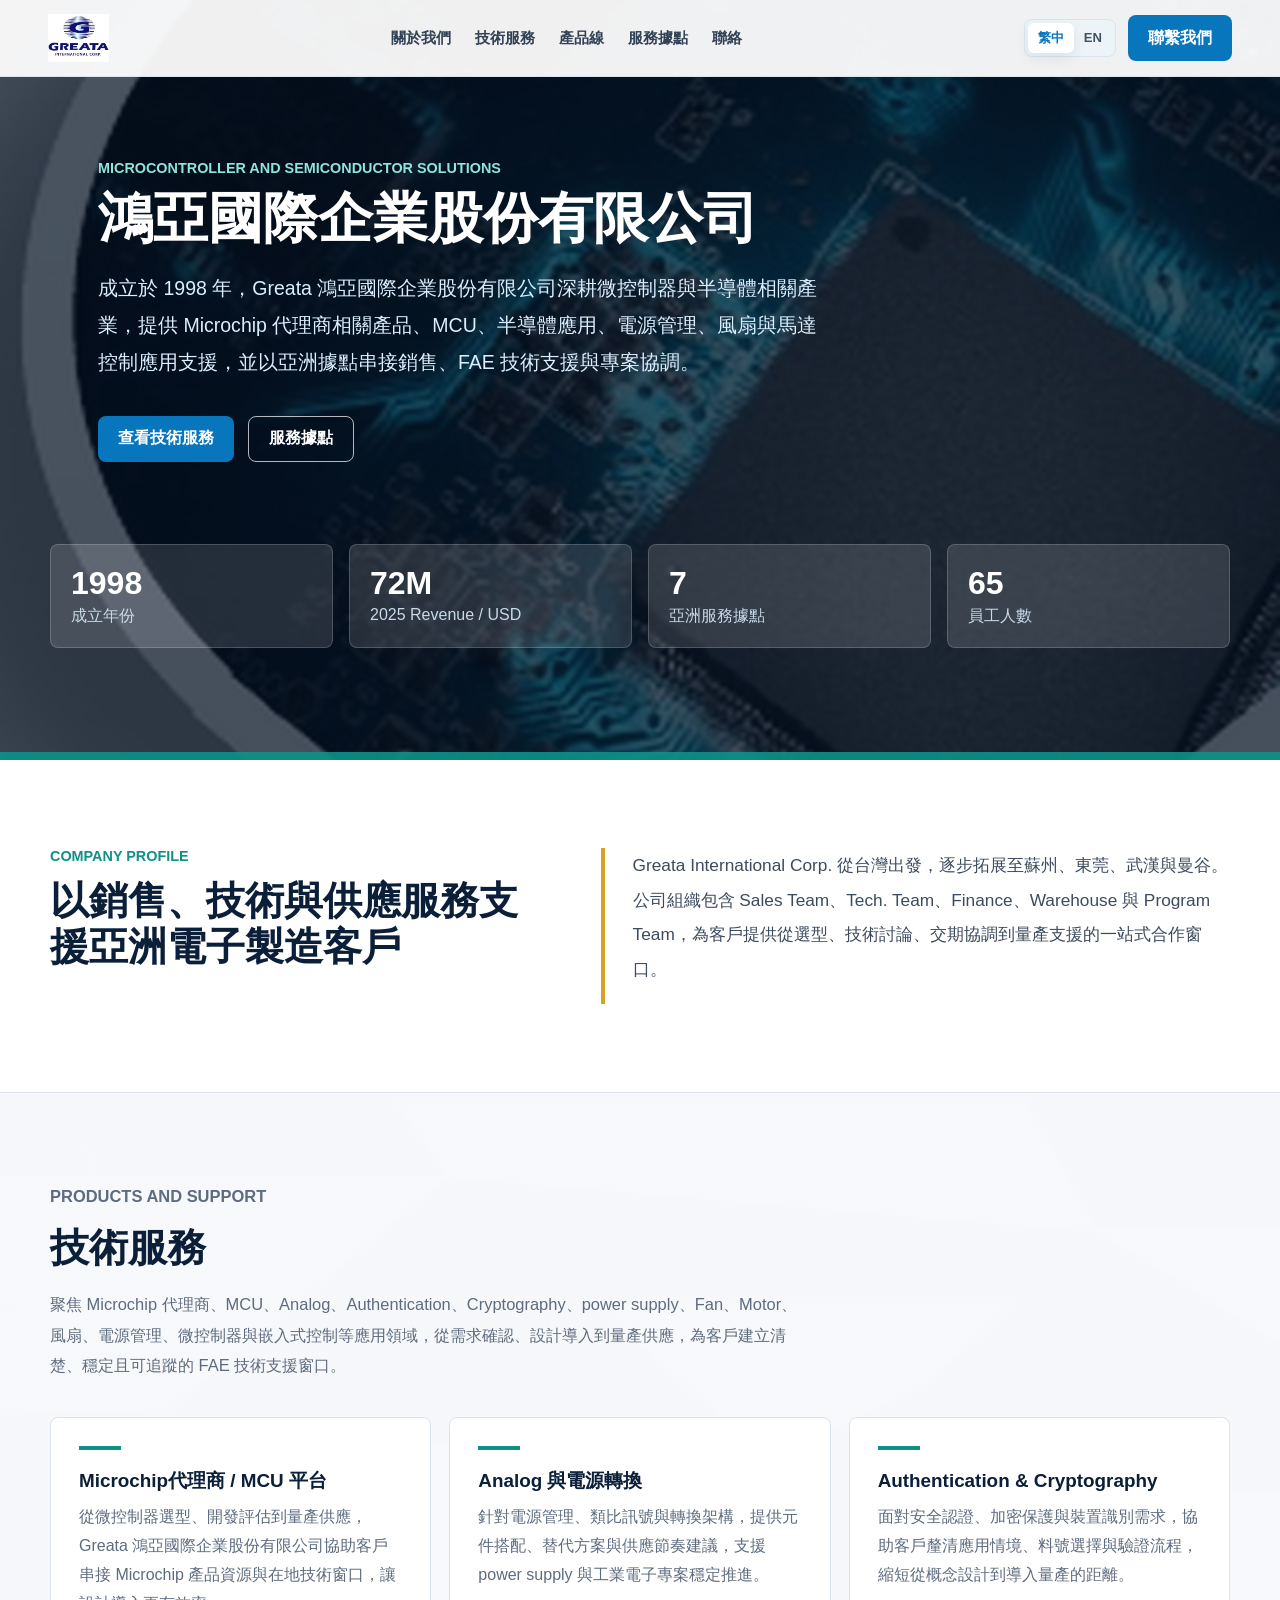
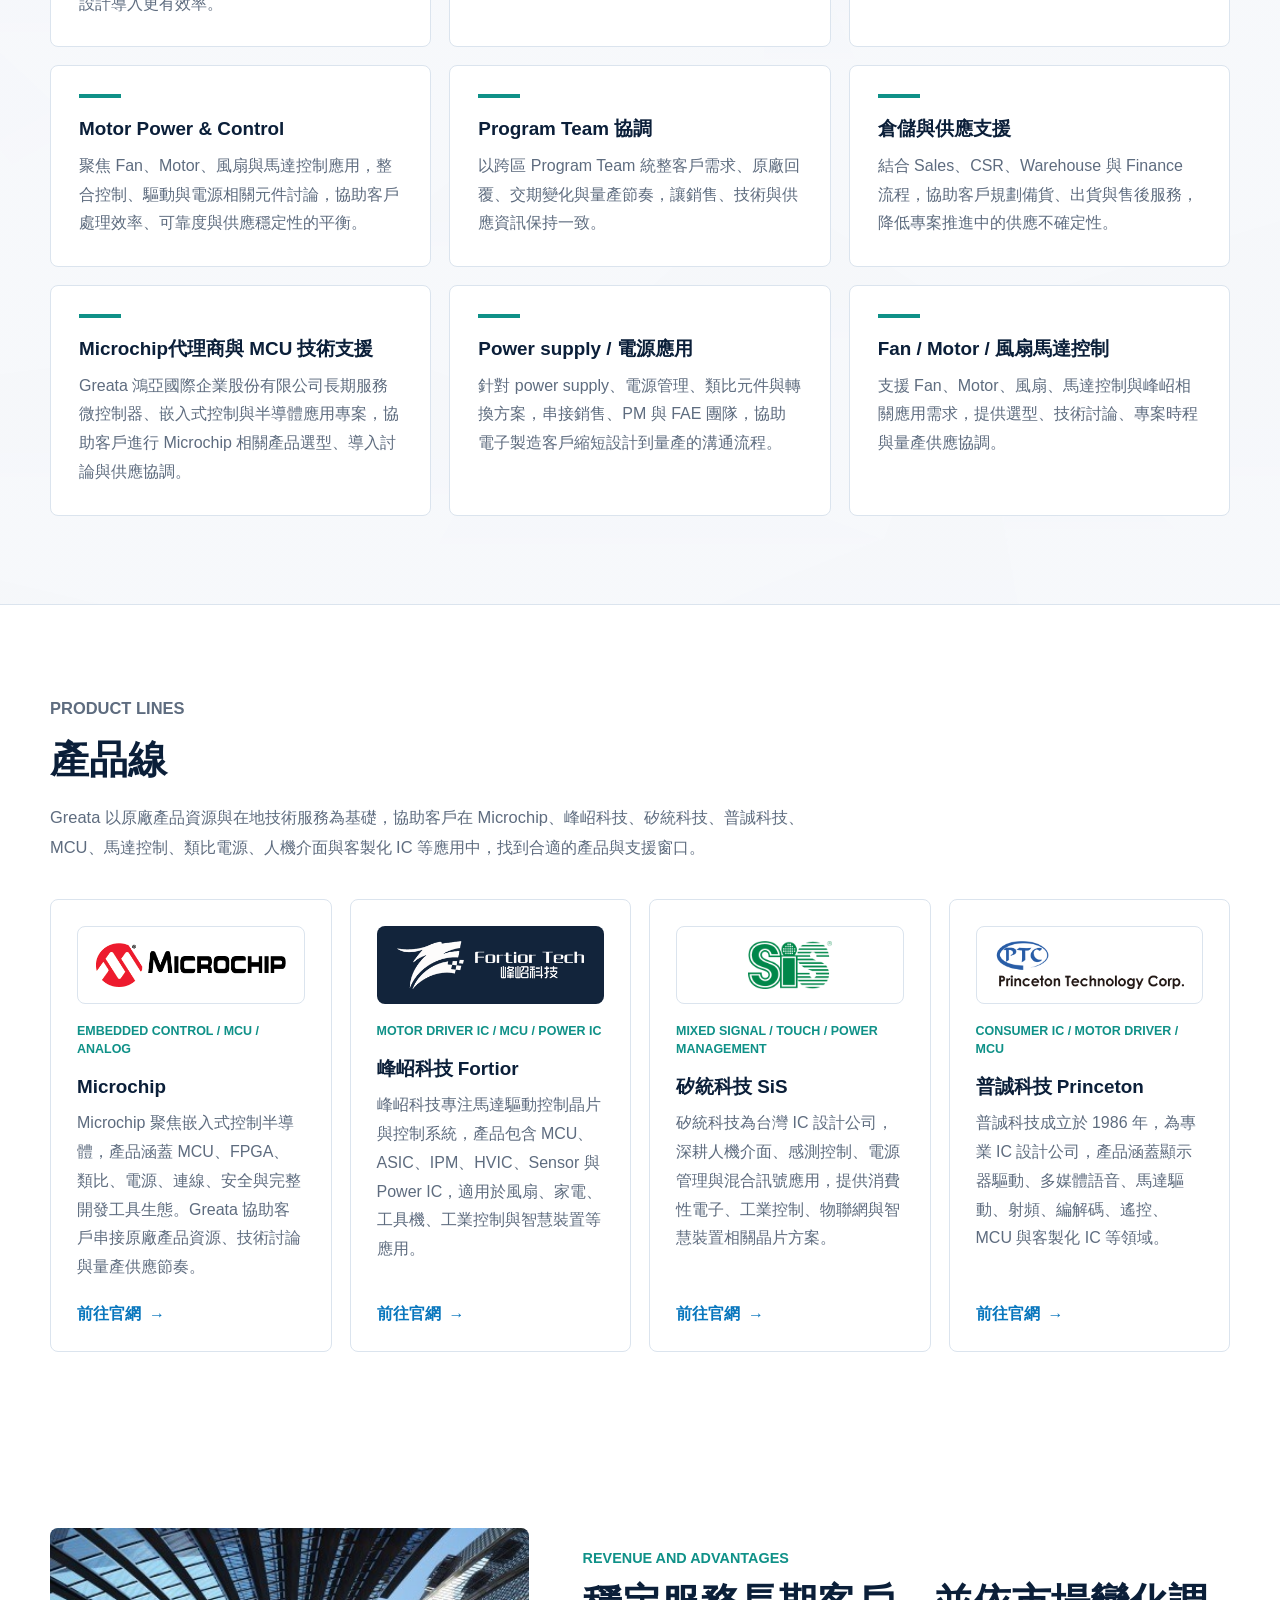
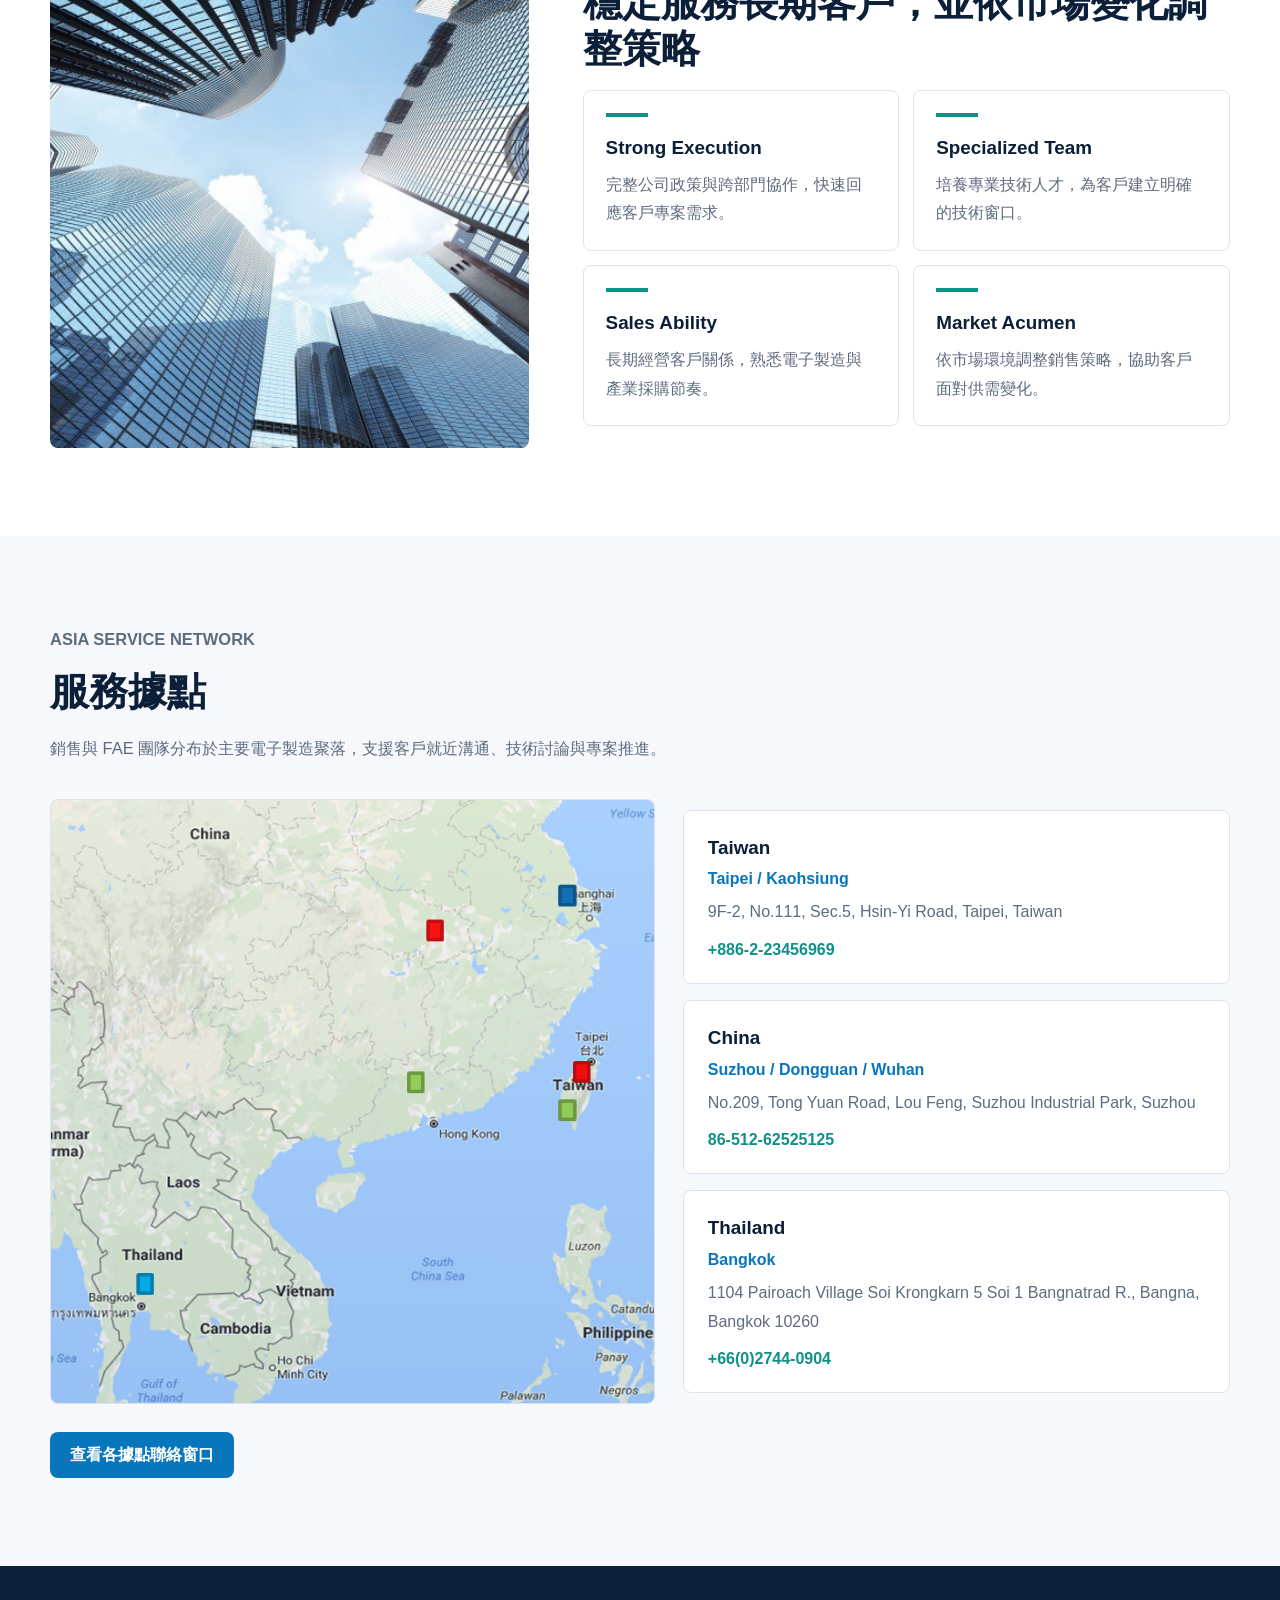
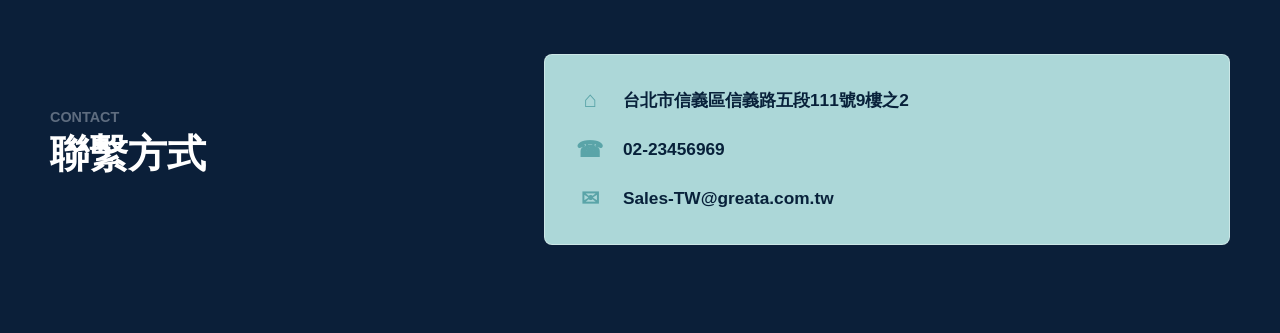
==== commit bd359026: "Move location team contacts to separate pages" ====
--- a/index.html
+++ b/index.html
@@ -249,139 +249,8 @@
                 </article>
             </div>
           </div>
-          <div class="team-directory" aria-label="Service location team contacts">
-            <section class="team-group">
-              <div class="team-group-heading">
-                <p>Taiwan</p>
-                <span>Taipei / Kaohsiung</span>
-              </div>
-              <div class="team-card-grid">
-                <article class="team-card">
-                  <div class="team-avatar" aria-hidden="true">TP</div>
-                  <div class="team-card-body">
-                    <span>Taipei</span>
-                    <h3>姓名待補</h3>
-                    <p>台北業務 / 技術窗口</p>
-                    <dl>
-                      <div>
-                        <dt>電話</dt>
-                        <dd><a href="tel:0223456969">02-23456969</a></dd>
-                      </div>
-                      <div>
-                        <dt>Email</dt>
-                        <dd><a href="mailto:Sales-TW@greata.com.tw">Sales-TW@greata.com.tw</a></dd>
-                      </div>
-                    </dl>
-                  </div>
-                </article>
-                <article class="team-card">
-                  <div class="team-avatar" aria-hidden="true">KH</div>
-                  <div class="team-card-body">
-                    <span>Kaohsiung</span>
-                    <h3>姓名待補</h3>
-                    <p>高雄業務 / 技術窗口</p>
-                    <dl>
-                      <div>
-                        <dt>電話</dt>
-                        <dd><a href="tel:0223456969">02-23456969</a></dd>
-                      </div>
-                      <div>
-                        <dt>Email</dt>
-                        <dd><a href="mailto:Sales-TW@greata.com.tw">Sales-TW@greata.com.tw</a></dd>
-                      </div>
-                    </dl>
-                  </div>
-                </article>
-              </div>
-            </section>
-            <section class="team-group">
-              <div class="team-group-heading">
-                <p>China</p>
-                <span>Suzhou / Dongguan / Wuhan</span>
-              </div>
-              <div class="team-card-grid">
-                <article class="team-card">
-                  <div class="team-avatar" aria-hidden="true">SZ</div>
-                  <div class="team-card-body">
-                    <span>Suzhou</span>
-                    <h3>姓名待補</h3>
-                    <p>蘇州業務窗口</p>
-                    <dl>
-                      <div>
-                        <dt>電話</dt>
-                        <dd><a href="tel:8651262525125">86-512-62525125</a></dd>
-                      </div>
-                      <div>
-                        <dt>Email</dt>
-                        <dd>Email待補</dd>
-                      </div>
-                    </dl>
-                  </div>
-                </article>
-                <article class="team-card">
-                  <div class="team-avatar" aria-hidden="true">DG</div>
-                  <div class="team-card-body">
-                    <span>Dongguan</span>
-                    <h3>姓名待補</h3>
-                    <p>東莞業務窗口</p>
-                    <dl>
-                      <div>
-                        <dt>電話</dt>
-                        <dd>電話待補</dd>
-                      </div>
-                      <div>
-                        <dt>Email</dt>
-                        <dd>Email待補</dd>
-                      </div>
-                    </dl>
-                  </div>
-                </article>
-                <article class="team-card">
-                  <div class="team-avatar" aria-hidden="true">WH</div>
-                  <div class="team-card-body">
-                    <span>Wuhan</span>
-                    <h3>姓名待補</h3>
-                    <p>武漢業務窗口</p>
-                    <dl>
-                      <div>
-                        <dt>電話</dt>
-                        <dd>電話待補</dd>
-                      </div>
-                      <div>
-                        <dt>Email</dt>
-                        <dd>Email待補</dd>
-                      </div>
-                    </dl>
-                  </div>
-                </article>
-              </div>
-            </section>
-            <section class="team-group">
-              <div class="team-group-heading">
-                <p>Thailand</p>
-                <span>Bangkok</span>
-              </div>
-              <div class="team-card-grid">
-                <article class="team-card">
-                  <div class="team-avatar" aria-hidden="true">BK</div>
-                  <div class="team-card-body">
-                    <span>Bangkok</span>
-                    <h3>姓名待補</h3>
-                    <p>曼谷業務窗口</p>
-                    <dl>
-                      <div>
-                        <dt>電話</dt>
-                        <dd><a href="tel:+66027440904">+66(0)2744-0904</a></dd>
-                      </div>
-                      <div>
-                        <dt>Email</dt>
-                        <dd>Email待補</dd>
-                      </div>
-                    </dl>
-                  </div>
-                </article>
-              </div>
-            </section>
+          <div class="location-actions">
+            <a class="primary-action" href="/service-team/">查看各據點聯絡窗口</a>
           </div>
         </div>
       </section>
--- a/styles.css
+++ b/styles.css
@@ -690,6 +690,13 @@
   margin-top: 14px;
 }
 
+.location-actions {
+  display: flex;
+  flex-wrap: wrap;
+  gap: 14px;
+  margin-top: 28px;
+}
+
 .team-directory {
   display: grid;
   gap: 34px;
@@ -805,6 +812,40 @@
 
 .team-card-body a {
   color: var(--brand);
+}
+
+.team-page {
+  min-height: 100vh;
+}
+
+.team-page-hero {
+  background: #ffffff;
+  border-bottom: 1px solid var(--line);
+  padding: 142px 48px 58px;
+}
+
+.team-page-hero h1 {
+  color: var(--brand-navy);
+  font-size: 3rem;
+  line-height: 1.12;
+  margin-bottom: 18px;
+}
+
+.team-page-hero p:not(.section-kicker) {
+  color: var(--muted);
+  font-size: 1.08rem;
+  line-height: 1.85;
+  margin-bottom: 0;
+  max-width: 760px;
+}
+
+.team-page-section {
+  background: var(--background);
+  padding-top: 64px;
+}
+
+.team-page-section .team-directory {
+  margin-top: 0;
 }
 
 .contact-section {
@@ -929,6 +970,10 @@
     padding: 128px 22px 48px;
   }
 
+  .team-page-hero {
+    padding: 120px 22px 48px;
+  }
+
   h1 {
     font-size: 3.1rem;
   }
@@ -1001,6 +1046,10 @@
     min-height: 660px;
   }
 
+  .team-page-hero h1 {
+    font-size: 2.25rem;
+  }
+
   h1 {
     font-size: 2.45rem;
   }
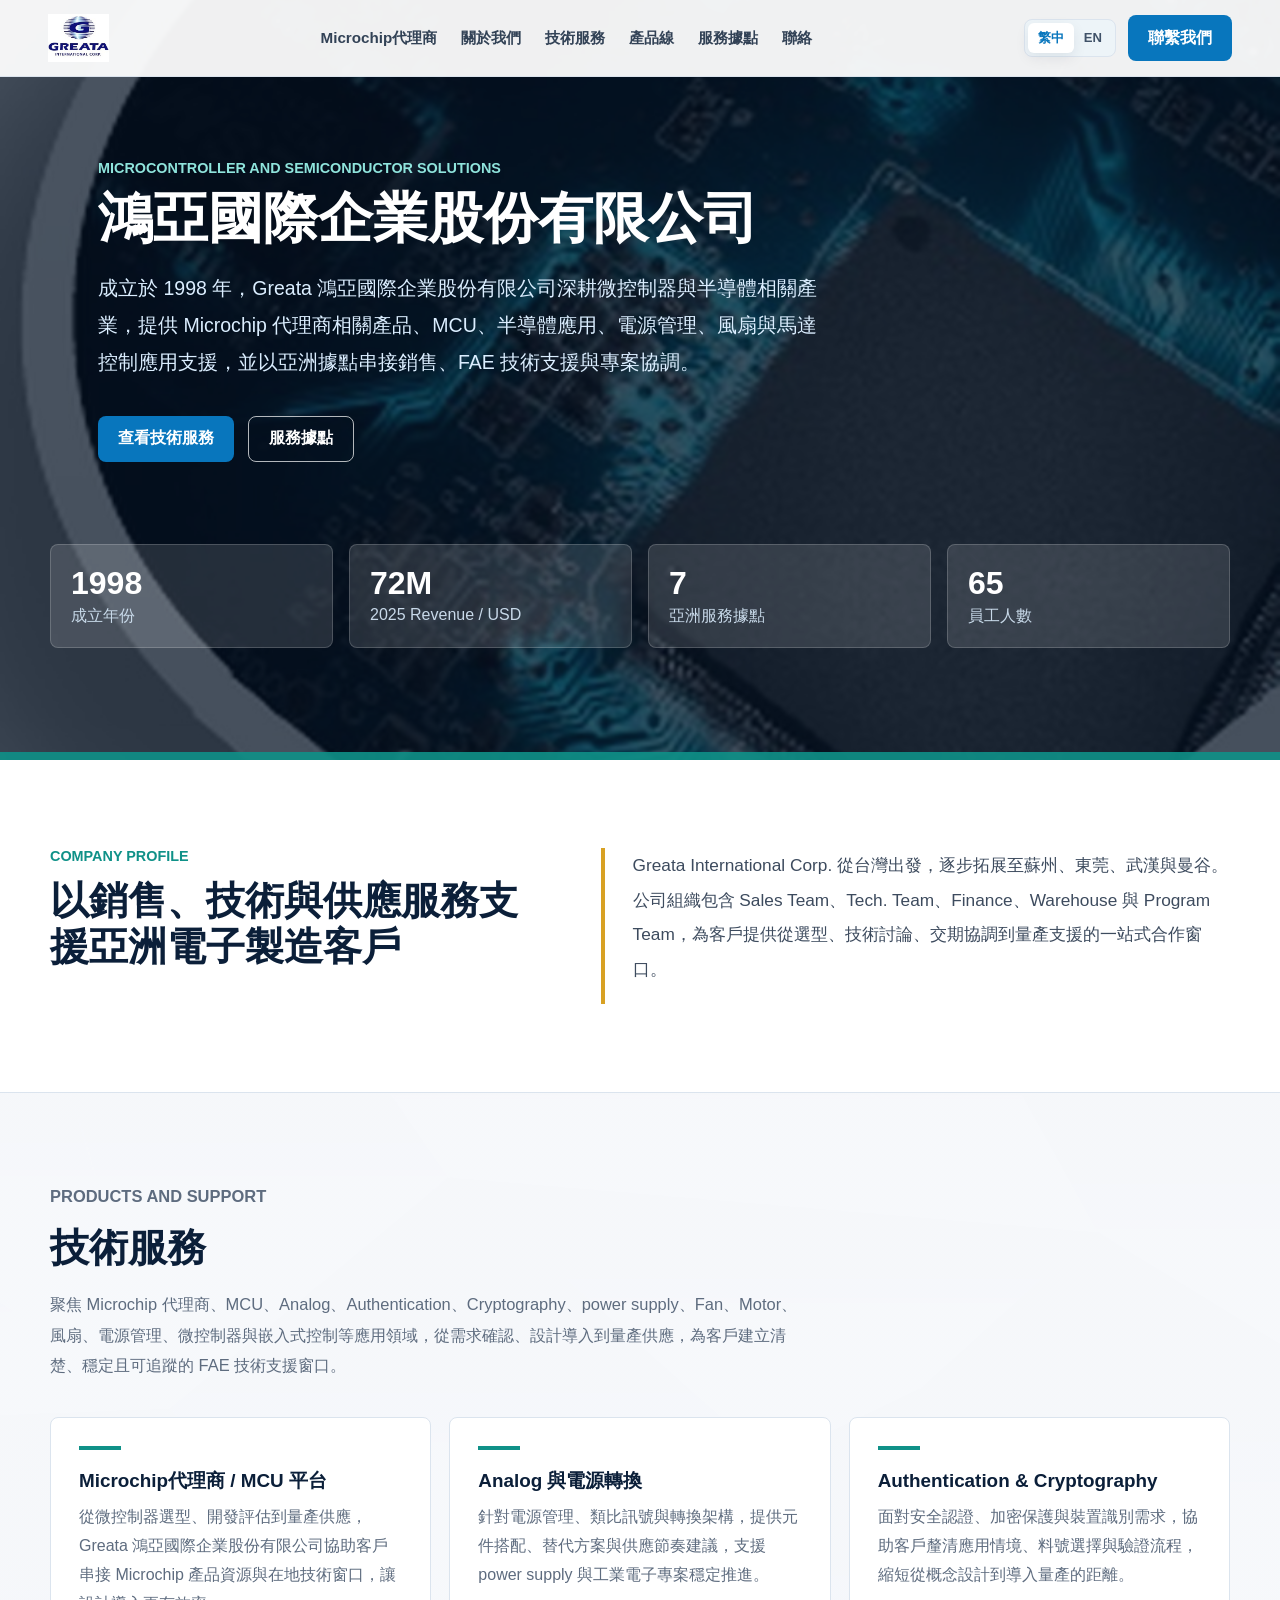
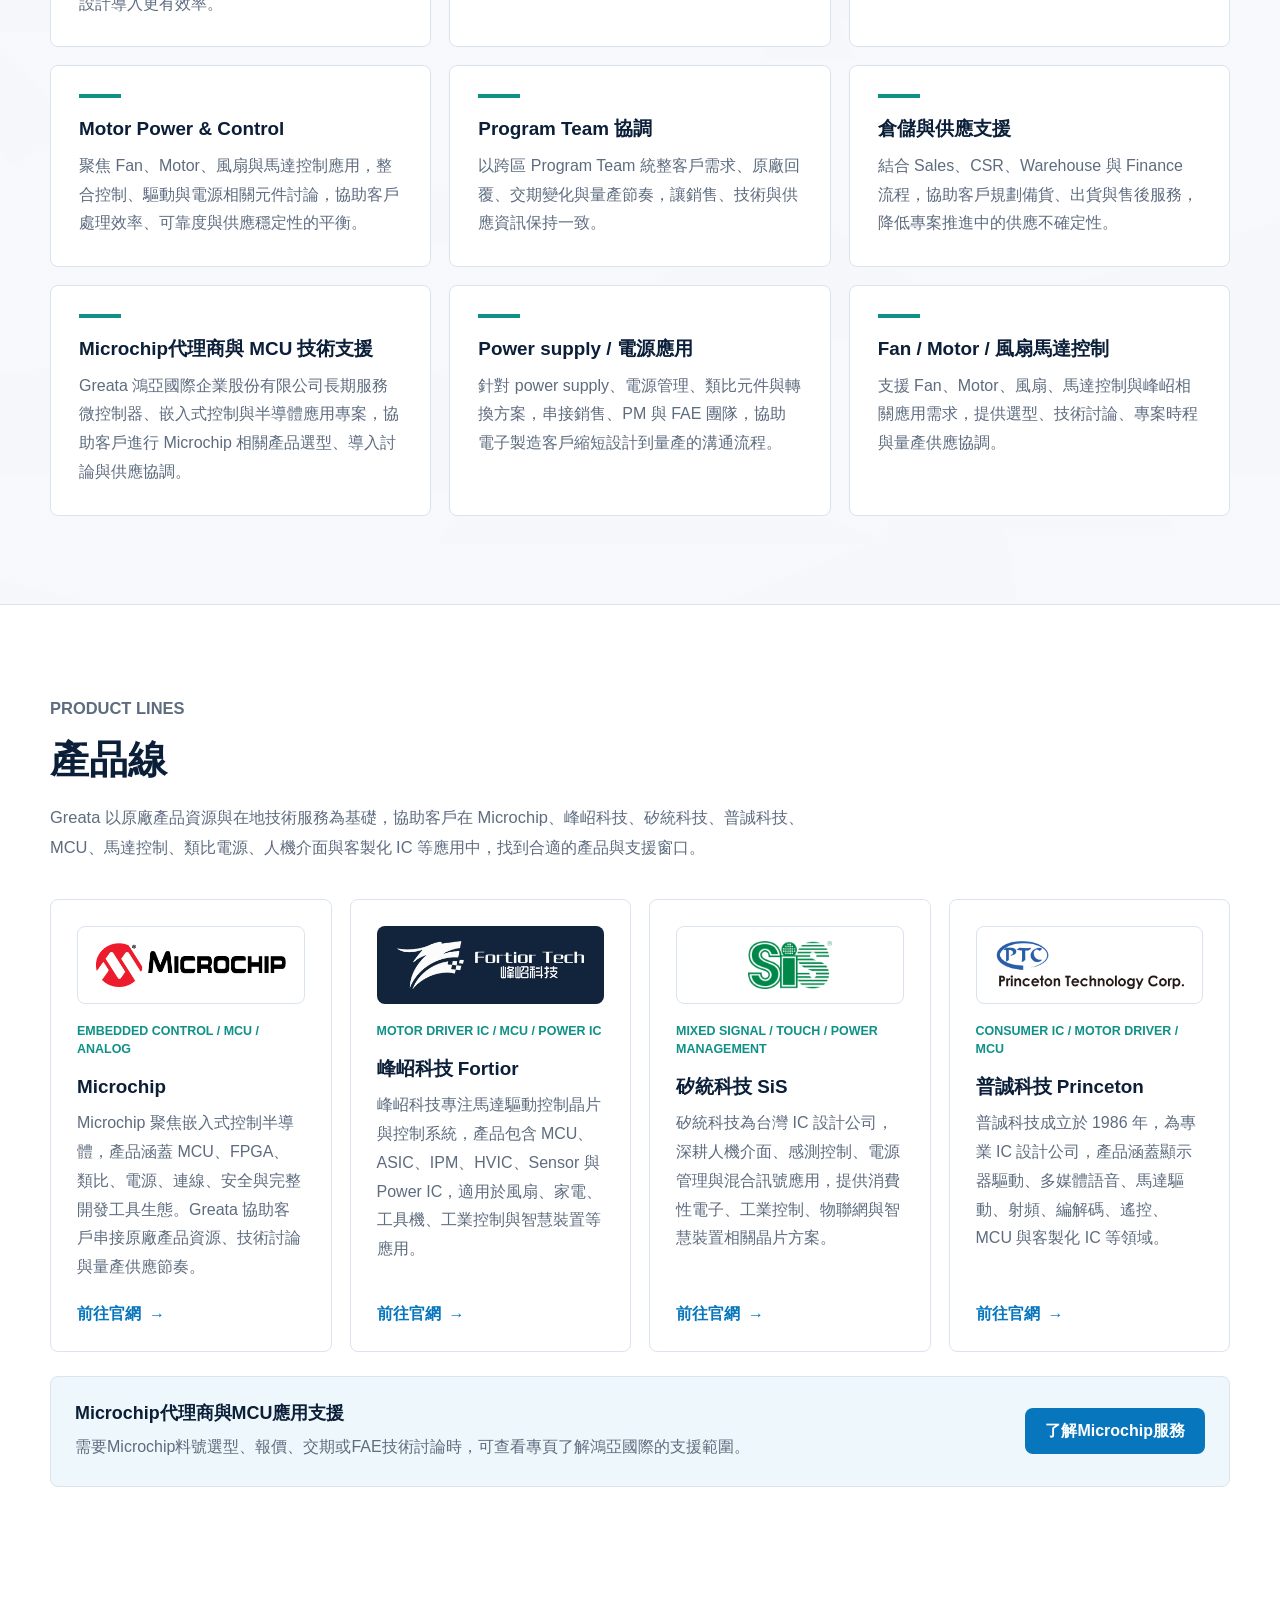
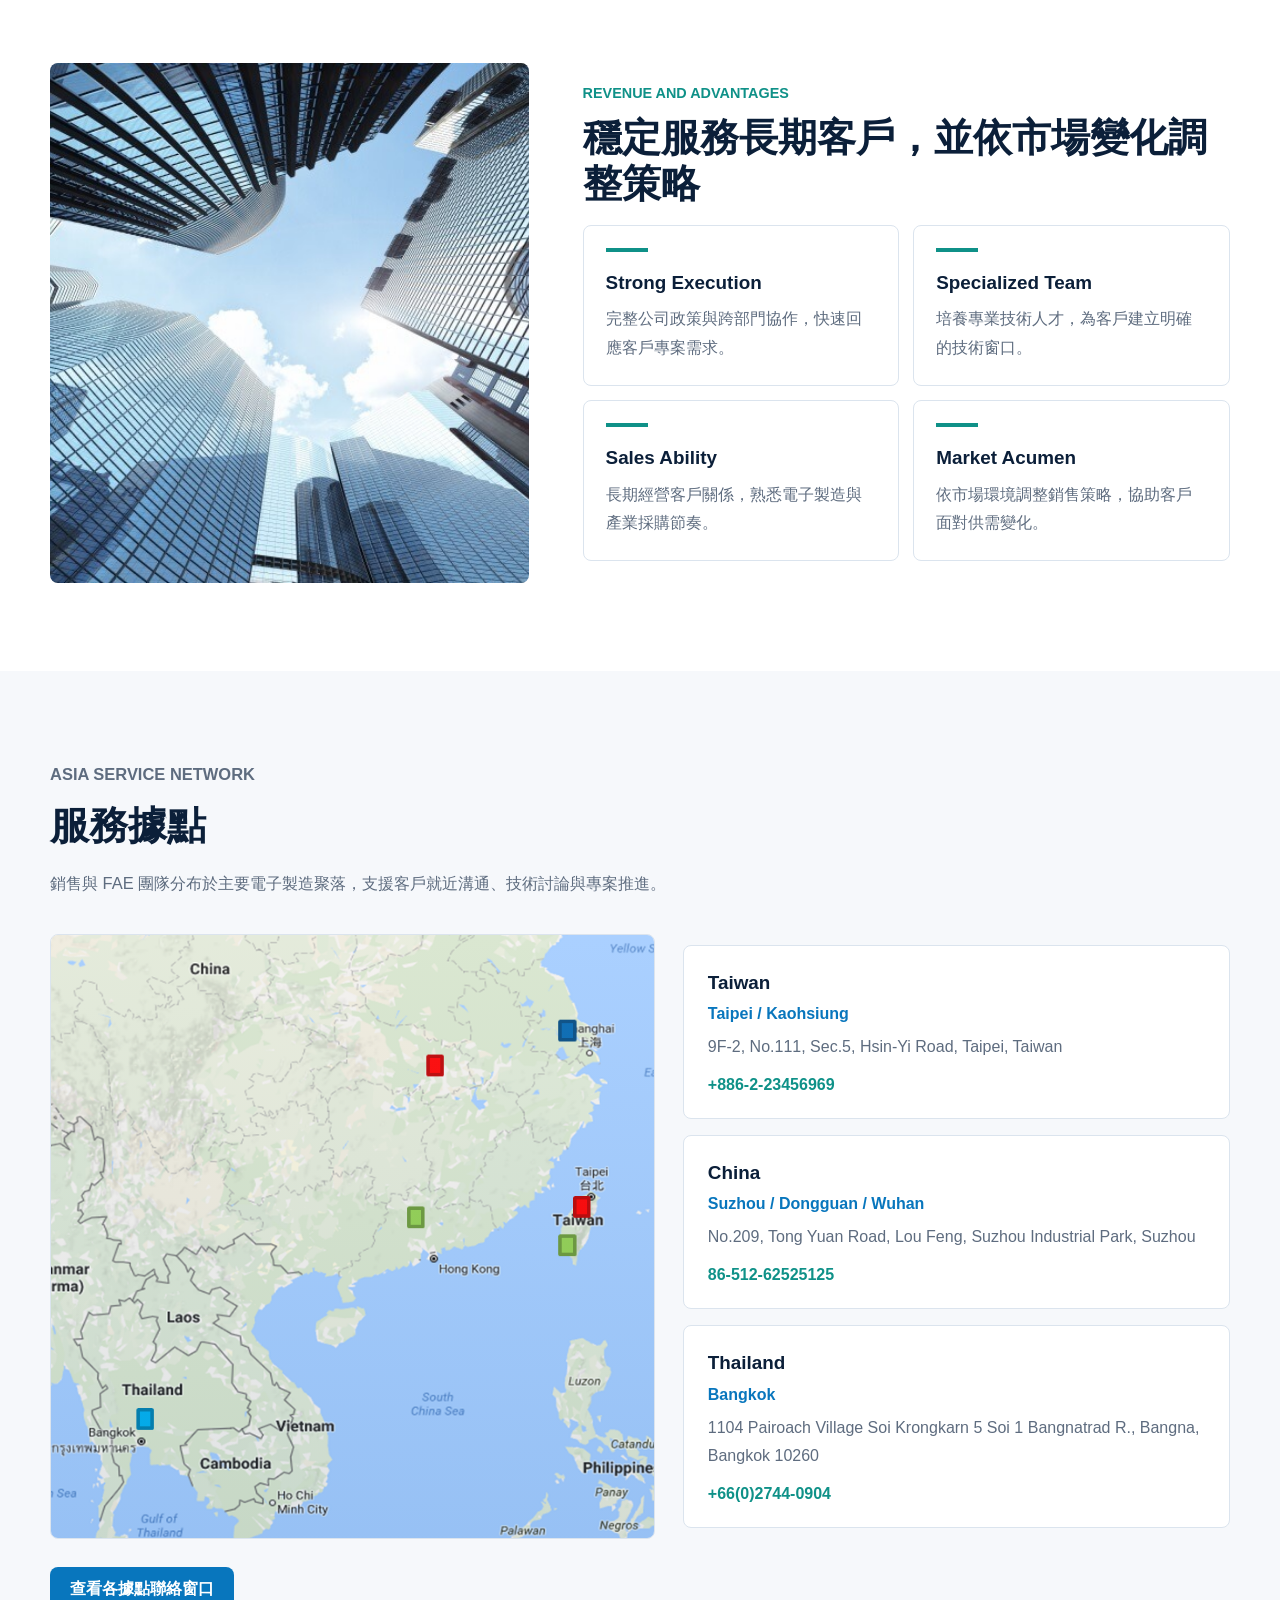
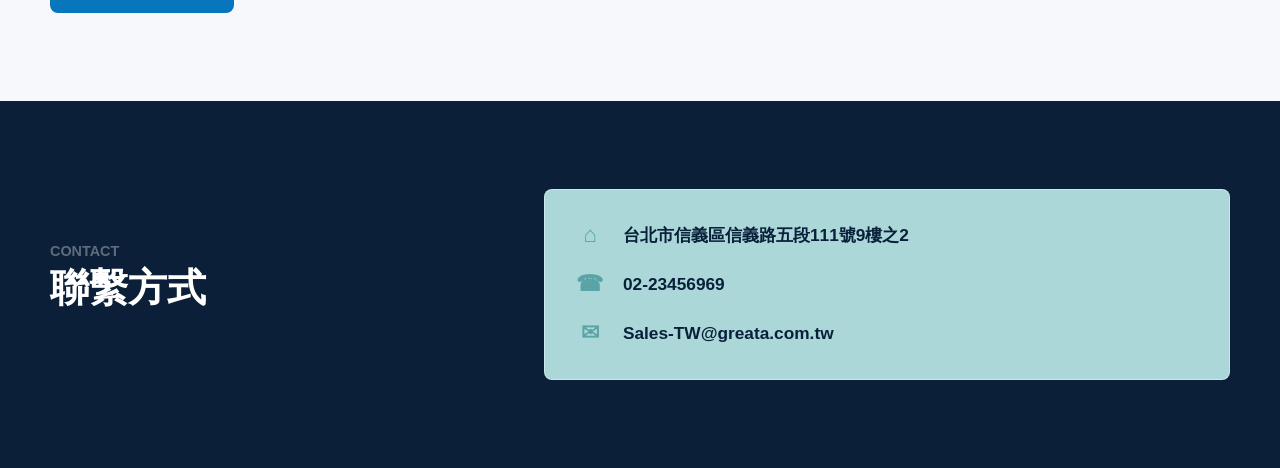
==== commit 2bf21420: "Add Microchip distributor landing page" ====
--- a/index.html
+++ b/index.html
@@ -31,6 +31,7 @@
           <img src="assets/greata-logo.jpg" alt="Greata 鴻亞國際企業股份有限公司">
         </a>
         <nav aria-label="Primary navigation">
+          <a href="/microchip/">Microchip代理商</a>
           <a href="#about">關於我們</a>
           <a href="#capabilities">技術服務</a>
           <a href="#product-lines">產品線</a>
@@ -183,6 +184,13 @@
               <p>普誠科技成立於 1986 年，為專業 IC 設計公司，產品涵蓋顯示器驅動、多媒體語音、馬達驅動、射頻、編解碼、遙控、MCU 與客製化 IC 等領域。</p>
               <a href="https://www.princeton.com.tw/" target="_blank" rel="noreferrer">前往官網</a>
             </article>
+          </div>
+          <div class="microchip-link-panel">
+            <div>
+              <strong>Microchip代理商與MCU應用支援</strong>
+              <p>需要Microchip料號選型、報價、交期或FAE技術討論時，可查看專頁了解鴻亞國際的支援範圍。</p>
+            </div>
+            <a class="primary-action" href="/microchip/">了解Microchip服務</a>
           </div>
         </div>
       </section>
--- a/styles.css
+++ b/styles.css
@@ -490,6 +490,8 @@
 .capability-card p,
 .topic-card p,
 .product-line-card p,
+.microchip-link-panel p,
+.microchip-support-card p,
 .team-card p,
 .advantage-grid p,
 .location-card p,
@@ -582,6 +584,196 @@
 .product-line-card a:hover::after,
 .product-line-card a:focus::after {
   transform: translateX(4px);
+}
+
+.microchip-link-panel {
+  align-items: center;
+  background: #eef7fb;
+  border: 1px solid var(--line);
+  border-radius: 8px;
+  display: grid;
+  gap: 20px;
+  grid-template-columns: minmax(0, 1fr) auto;
+  margin-top: 24px;
+  padding: 24px;
+}
+
+.microchip-link-panel strong {
+  color: var(--brand-navy);
+  display: block;
+  font-size: 1.12rem;
+  margin-bottom: 8px;
+}
+
+.microchip-page {
+  min-height: 100vh;
+}
+
+.microchip-hero {
+  background:
+    linear-gradient(rgba(8, 61, 119, 0.9), rgba(11, 31, 57, 0.92)),
+    url("assets/semiconductor-board.jpg") center / cover no-repeat;
+  color: #ffffff;
+  padding: 150px 48px 72px;
+}
+
+.microchip-hero-grid {
+  align-items: center;
+  display: grid;
+  gap: 48px;
+  grid-template-columns: minmax(0, 1fr) minmax(300px, 0.48fr);
+}
+
+.microchip-hero h1 {
+  color: #ffffff;
+  font-size: 3.35rem;
+  line-height: 1.1;
+}
+
+.microchip-hero p:not(.section-kicker) {
+  color: #dbeeff;
+  font-size: 1.14rem;
+  line-height: 1.9;
+  margin-bottom: 30px;
+}
+
+.microchip-secondary {
+  border-color: rgba(255, 255, 255, 0.82);
+}
+
+.microchip-logo-panel {
+  background: rgba(255, 255, 255, 0.95);
+  border: 1px solid rgba(255, 255, 255, 0.42);
+  border-radius: 8px;
+  color: var(--brand-navy);
+  display: grid;
+  gap: 20px;
+  justify-items: center;
+  padding: 34px;
+}
+
+.microchip-logo-panel img {
+  max-height: 76px;
+  object-fit: contain;
+  width: min(100%, 280px);
+}
+
+.microchip-logo-panel span {
+  color: var(--muted);
+  font-weight: 900;
+  text-align: center;
+}
+
+.microchip-section {
+  background: var(--background);
+}
+
+.microchip-section.is-white {
+  background: #ffffff;
+  border-top: 1px solid var(--line);
+}
+
+.microchip-support-grid {
+  display: grid;
+  gap: 18px;
+  grid-template-columns: repeat(4, minmax(0, 1fr));
+}
+
+.microchip-support-card {
+  background: var(--panel);
+  border: 1px solid var(--line);
+  border-radius: 8px;
+  min-height: 260px;
+  padding: 26px;
+  transition:
+    border-color 0.25s ease,
+    box-shadow 0.25s ease,
+    transform 0.25s ease;
+}
+
+.microchip-support-card:hover {
+  border-color: rgba(8, 118, 189, 0.34);
+  box-shadow: 0 18px 38px rgba(11, 31, 57, 0.08);
+  transform: translateY(-5px);
+}
+
+.microchip-support-card::before {
+  background: var(--amber);
+  content: "";
+  display: block;
+  height: 4px;
+  margin-bottom: 18px;
+  width: 42px;
+}
+
+.microchip-process-layout {
+  align-items: start;
+  display: grid;
+  gap: 48px;
+  grid-template-columns: minmax(0, 0.88fr) minmax(320px, 1fr);
+}
+
+.microchip-process-layout p {
+  color: var(--muted);
+  line-height: 1.85;
+}
+
+.microchip-process-list {
+  counter-reset: flow;
+  display: grid;
+  gap: 14px;
+  list-style: none;
+  margin: 0;
+  padding: 0;
+}
+
+.microchip-process-list li {
+  align-items: center;
+  background: var(--panel);
+  border: 1px solid var(--line);
+  border-radius: 8px;
+  color: #26374b;
+  display: grid;
+  font-weight: 900;
+  gap: 14px;
+  grid-template-columns: 44px minmax(0, 1fr);
+  padding: 18px;
+}
+
+.microchip-process-list li::before {
+  align-items: center;
+  background: var(--brand);
+  border-radius: 8px;
+  color: #ffffff;
+  content: counter(flow);
+  counter-increment: flow;
+  display: flex;
+  font-weight: 900;
+  height: 44px;
+  justify-content: center;
+  width: 44px;
+}
+
+.microchip-cta {
+  background: var(--brand-navy);
+  color: #ffffff;
+}
+
+.microchip-cta h2 {
+  color: #ffffff;
+}
+
+.microchip-cta p {
+  color: #cfdfed;
+  line-height: 1.85;
+  margin-bottom: 0;
+}
+
+.microchip-cta-layout {
+  align-items: center;
+  display: grid;
+  gap: 36px;
+  grid-template-columns: minmax(0, 1fr) auto;
 }
 
 .proof-section {
@@ -932,6 +1124,7 @@
   .capability-card,
   .topic-card,
   .product-line-card,
+  .microchip-support-card,
   .team-card,
   .proof-grid,
   .locations-section .section-heading,
@@ -998,6 +1191,10 @@
   .capability-grid,
   .topic-grid,
   .product-line-grid,
+  .microchip-support-grid,
+  .microchip-hero-grid,
+  .microchip-process-layout,
+  .microchip-cta-layout,
   .team-card-grid,
   .two-column,
   .proof-grid,
@@ -1010,6 +1207,18 @@
     margin-top: 54px;
   }
 
+  .microchip-link-panel {
+    grid-template-columns: 1fr;
+  }
+
+  .microchip-hero {
+    padding: 128px 22px 54px;
+  }
+
+  .microchip-hero h1 {
+    font-size: 2.6rem;
+  }
+
   .image-panel img {
     height: auto;
     min-height: 360px;
@@ -1083,6 +1292,18 @@
     min-height: auto;
   }
 
+  .microchip-support-card {
+    min-height: auto;
+  }
+
+  .microchip-hero h1 {
+    font-size: 2.2rem;
+  }
+
+  .microchip-cta-layout {
+    align-items: start;
+  }
+
   .team-group-heading {
     align-items: flex-start;
     flex-direction: column;
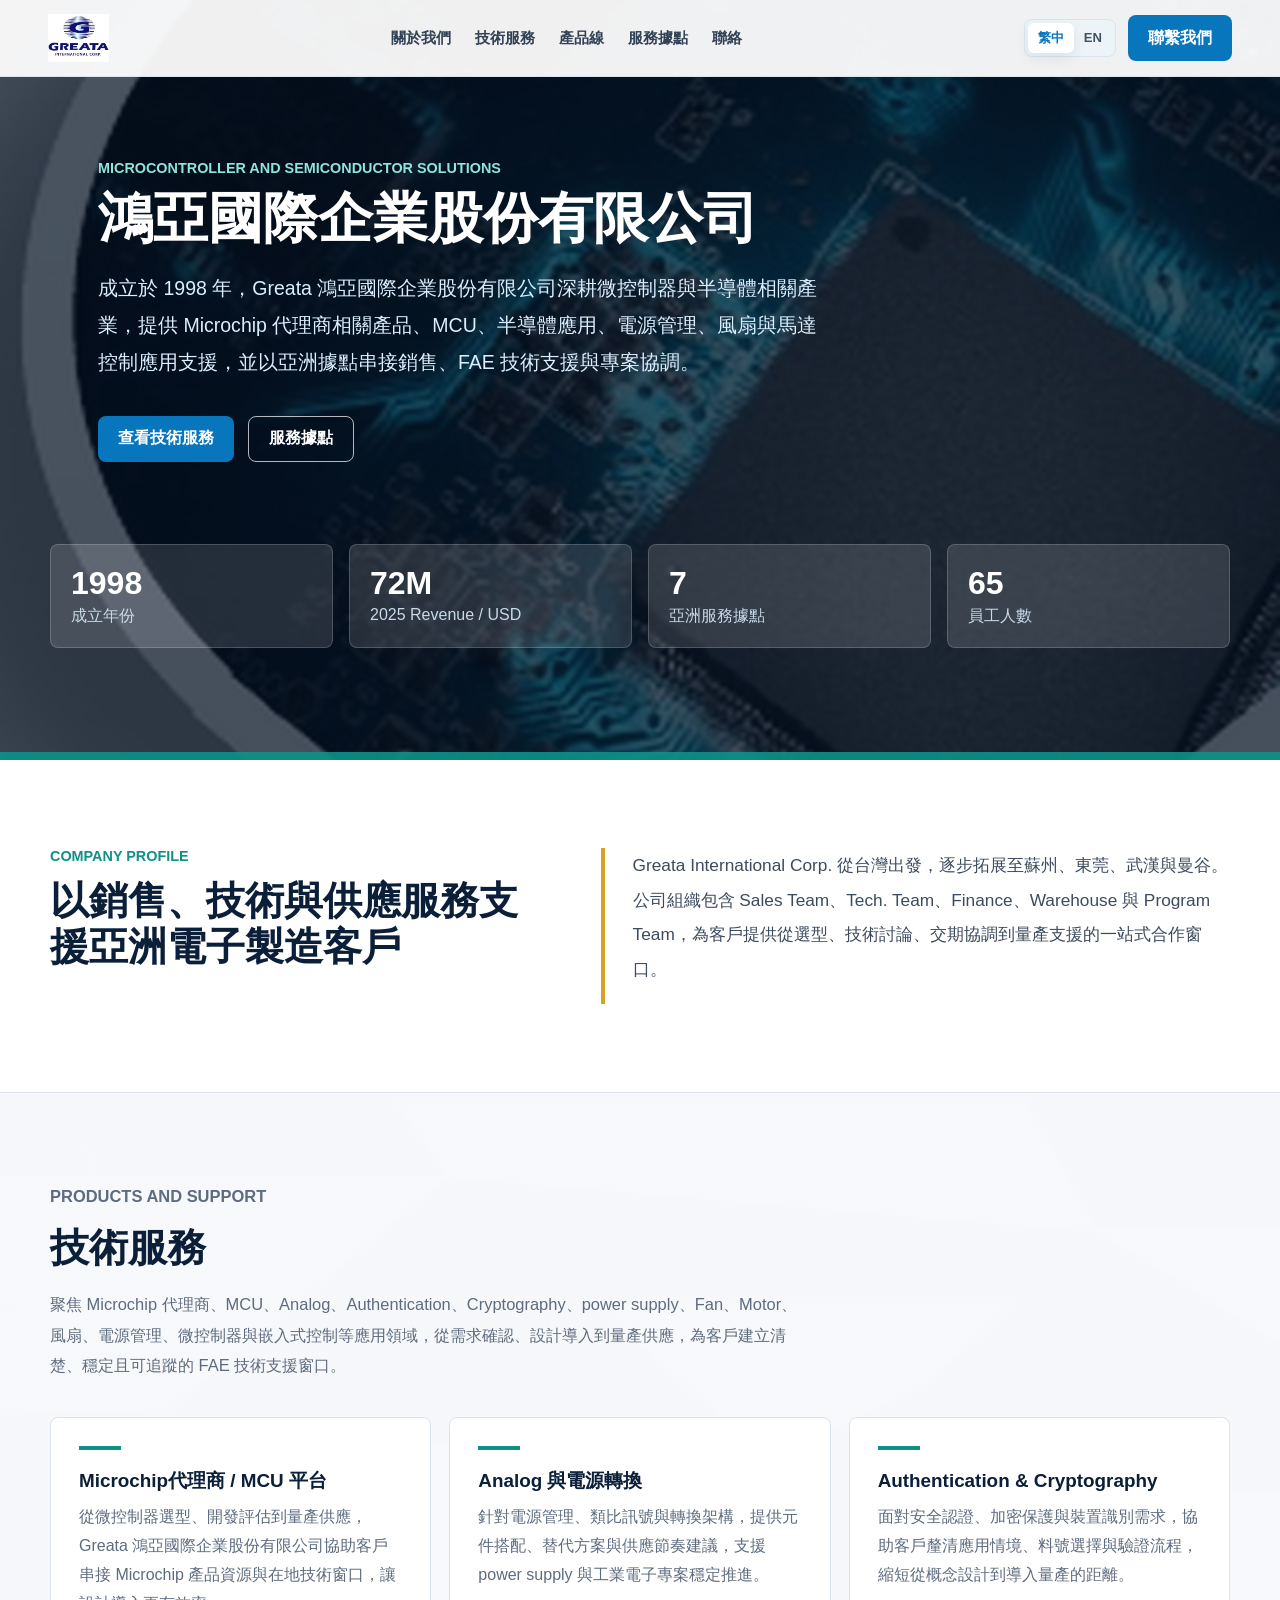
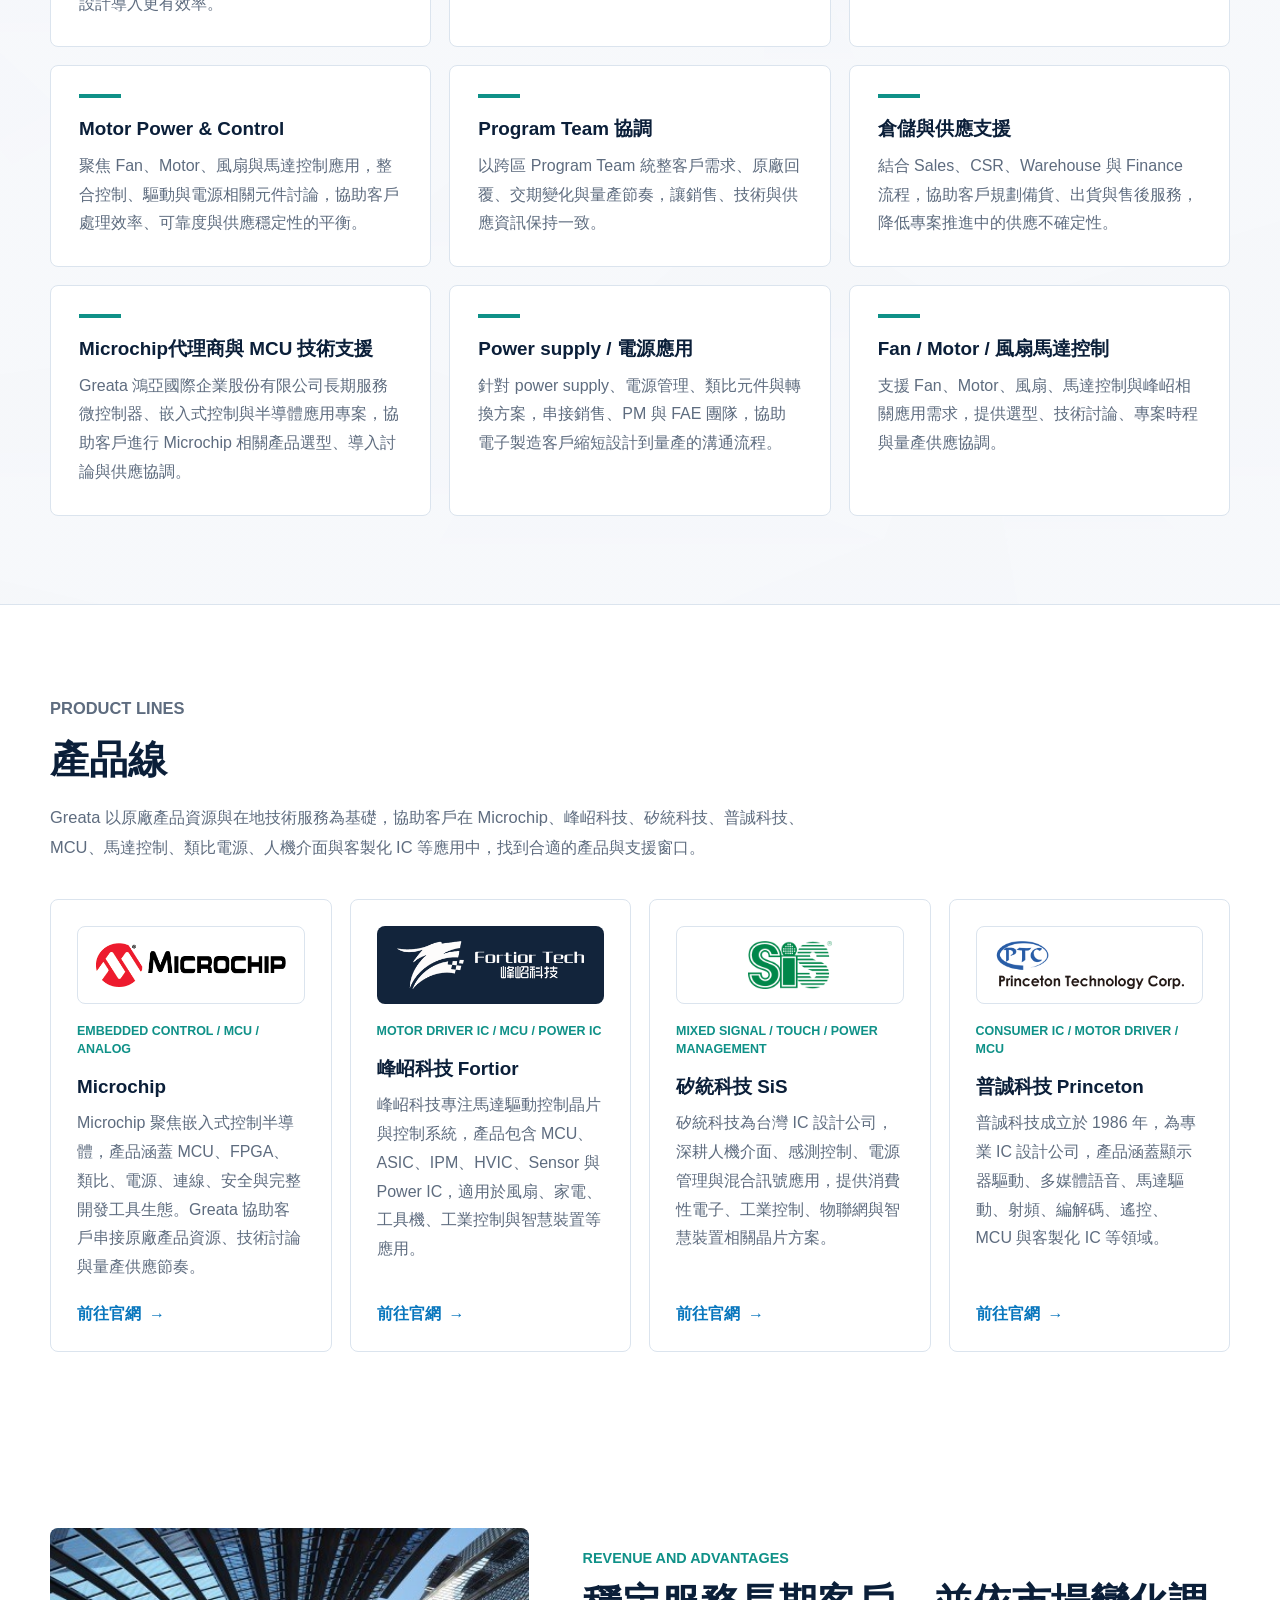
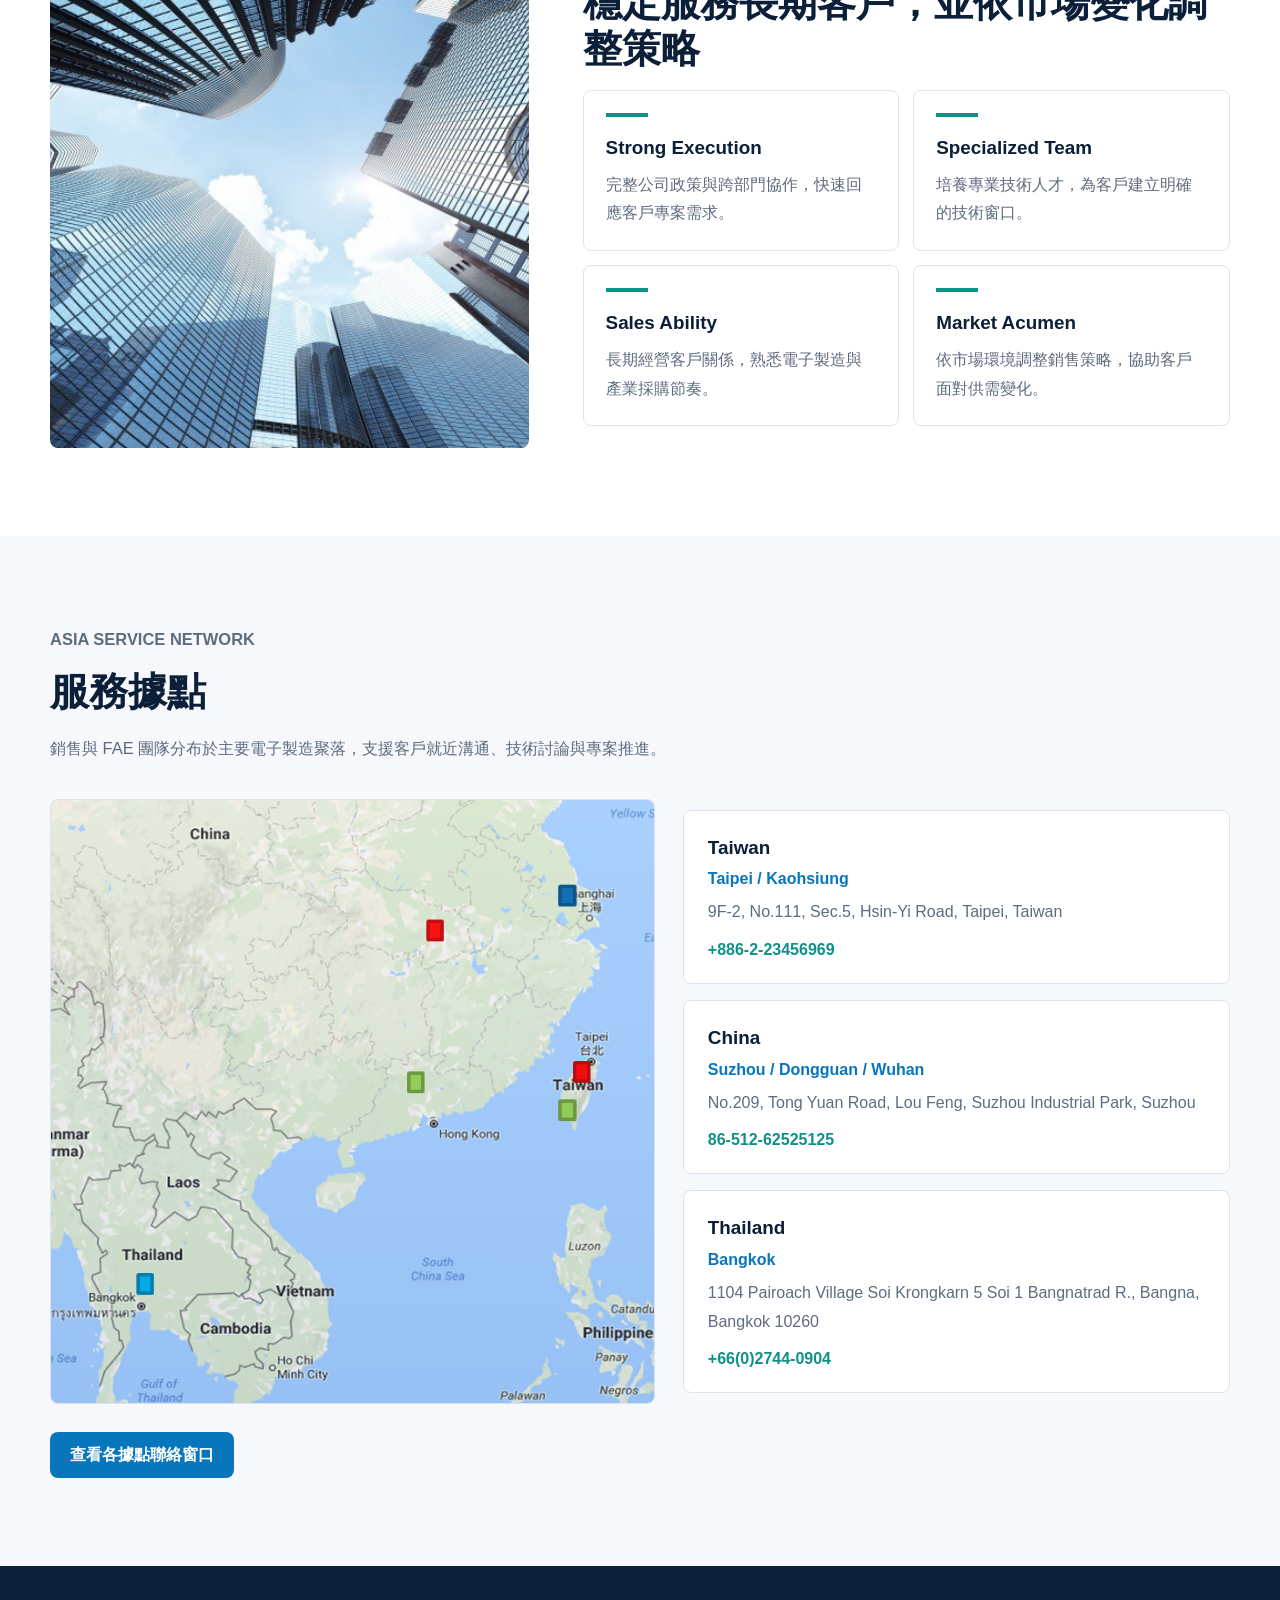
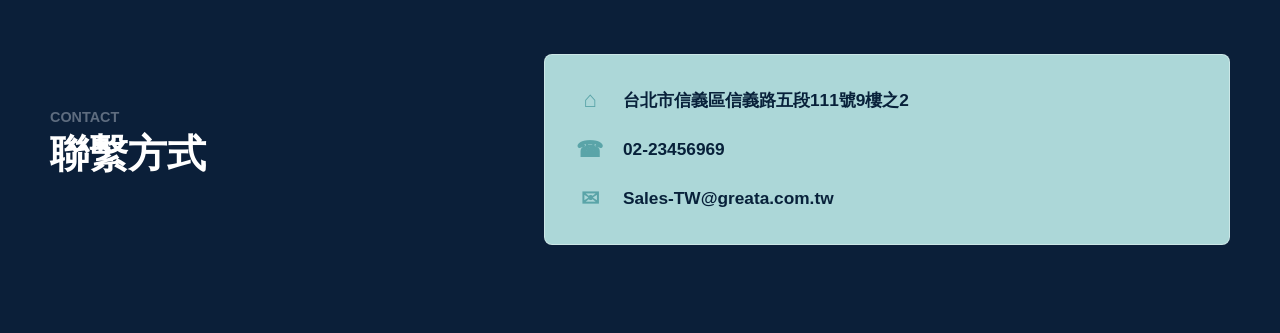
==== commit fa496d30: "Hide Microchip landing page from homepage navigation" ====
--- a/index.html
+++ b/index.html
@@ -31,7 +31,6 @@
           <img src="assets/greata-logo.jpg" alt="Greata 鴻亞國際企業股份有限公司">
         </a>
         <nav aria-label="Primary navigation">
-          <a href="/microchip/">Microchip代理商</a>
           <a href="#about">關於我們</a>
           <a href="#capabilities">技術服務</a>
           <a href="#product-lines">產品線</a>
@@ -184,13 +183,6 @@
               <p>普誠科技成立於 1986 年，為專業 IC 設計公司，產品涵蓋顯示器驅動、多媒體語音、馬達驅動、射頻、編解碼、遙控、MCU 與客製化 IC 等領域。</p>
               <a href="https://www.princeton.com.tw/" target="_blank" rel="noreferrer">前往官網</a>
             </article>
-          </div>
-          <div class="microchip-link-panel">
-            <div>
-              <strong>Microchip代理商與MCU應用支援</strong>
-              <p>需要Microchip料號選型、報價、交期或FAE技術討論時，可查看專頁了解鴻亞國際的支援範圍。</p>
-            </div>
-            <a class="primary-action" href="/microchip/">了解Microchip服務</a>
           </div>
         </div>
       </section>
--- a/styles.css
+++ b/styles.css
@@ -490,7 +490,6 @@
 .capability-card p,
 .topic-card p,
 .product-line-card p,
-.microchip-link-panel p,
 .microchip-support-card p,
 .team-card p,
 .advantage-grid p,
@@ -584,25 +583,6 @@
 .product-line-card a:hover::after,
 .product-line-card a:focus::after {
   transform: translateX(4px);
-}
-
-.microchip-link-panel {
-  align-items: center;
-  background: #eef7fb;
-  border: 1px solid var(--line);
-  border-radius: 8px;
-  display: grid;
-  gap: 20px;
-  grid-template-columns: minmax(0, 1fr) auto;
-  margin-top: 24px;
-  padding: 24px;
-}
-
-.microchip-link-panel strong {
-  color: var(--brand-navy);
-  display: block;
-  font-size: 1.12rem;
-  margin-bottom: 8px;
 }
 
 .microchip-page {
@@ -1207,10 +1187,6 @@
     margin-top: 54px;
   }
 
-  .microchip-link-panel {
-    grid-template-columns: 1fr;
-  }
-
   .microchip-hero {
     padding: 128px 22px 54px;
   }
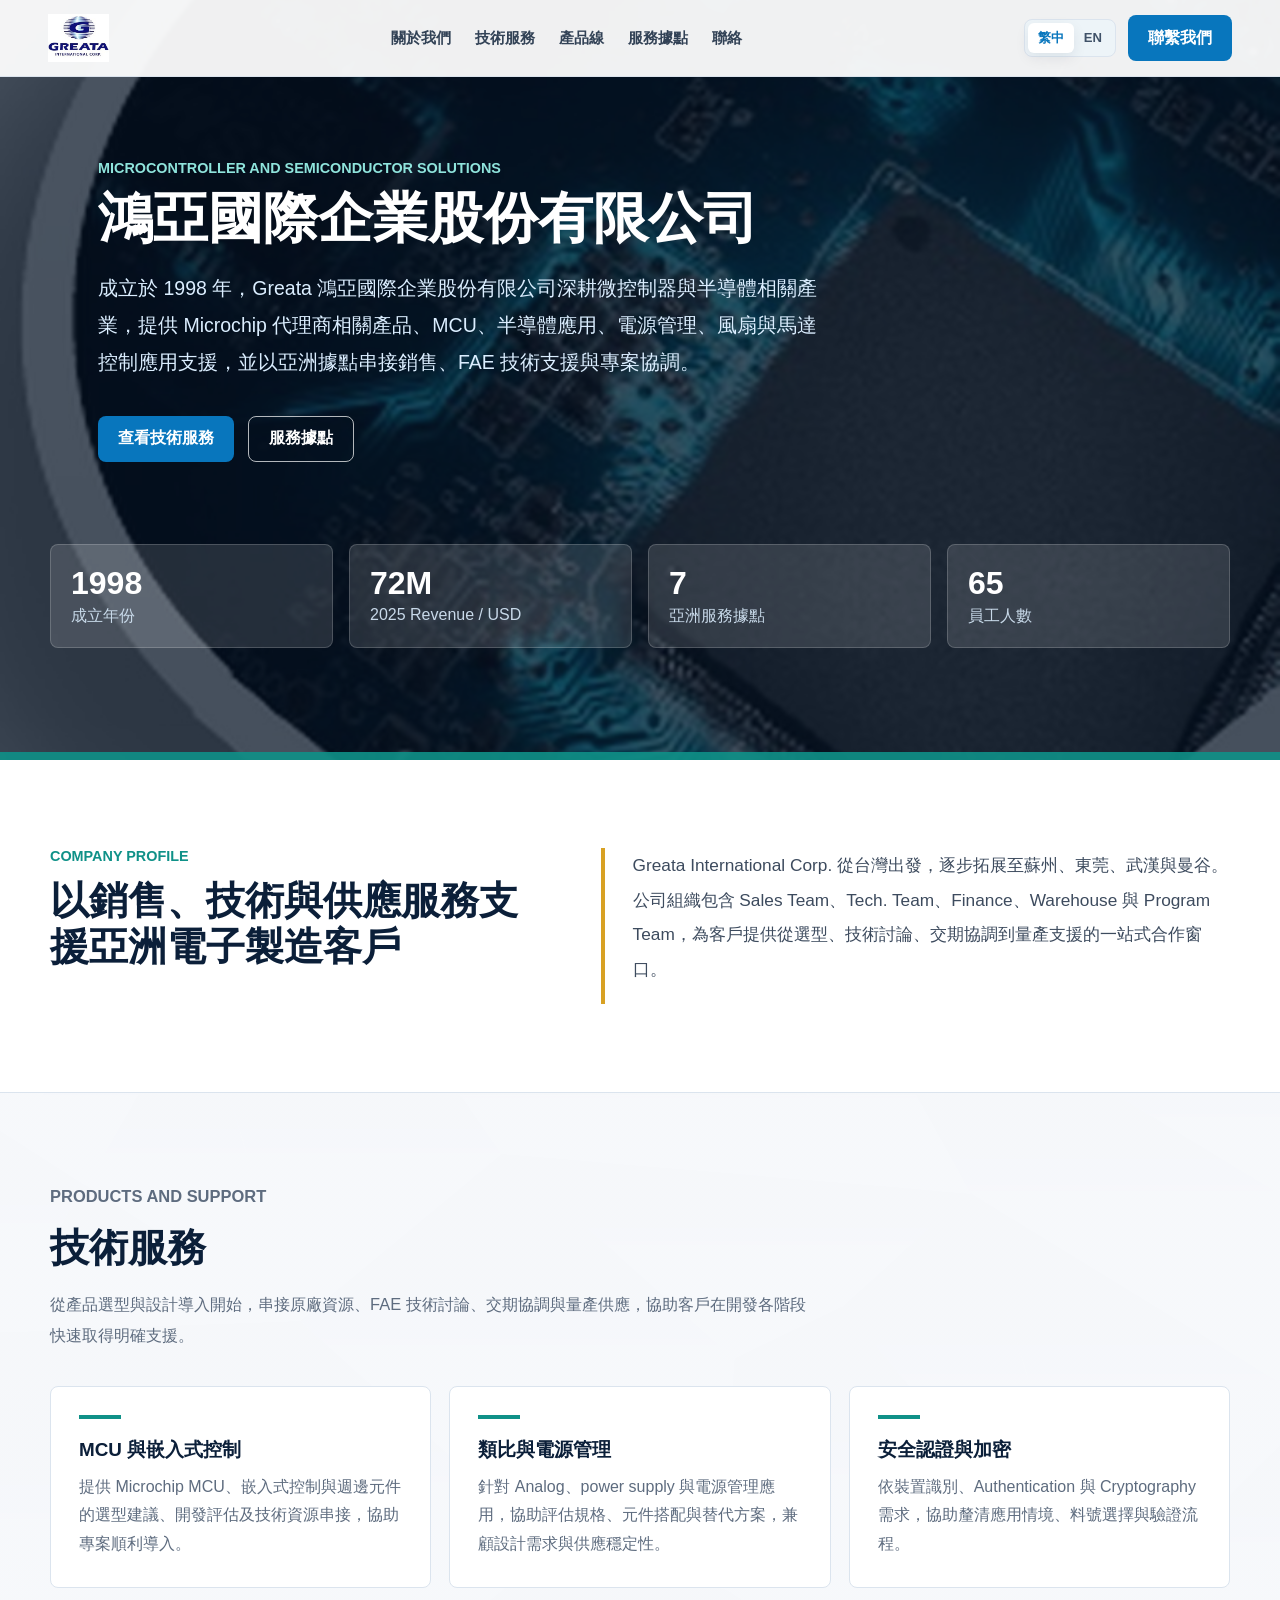
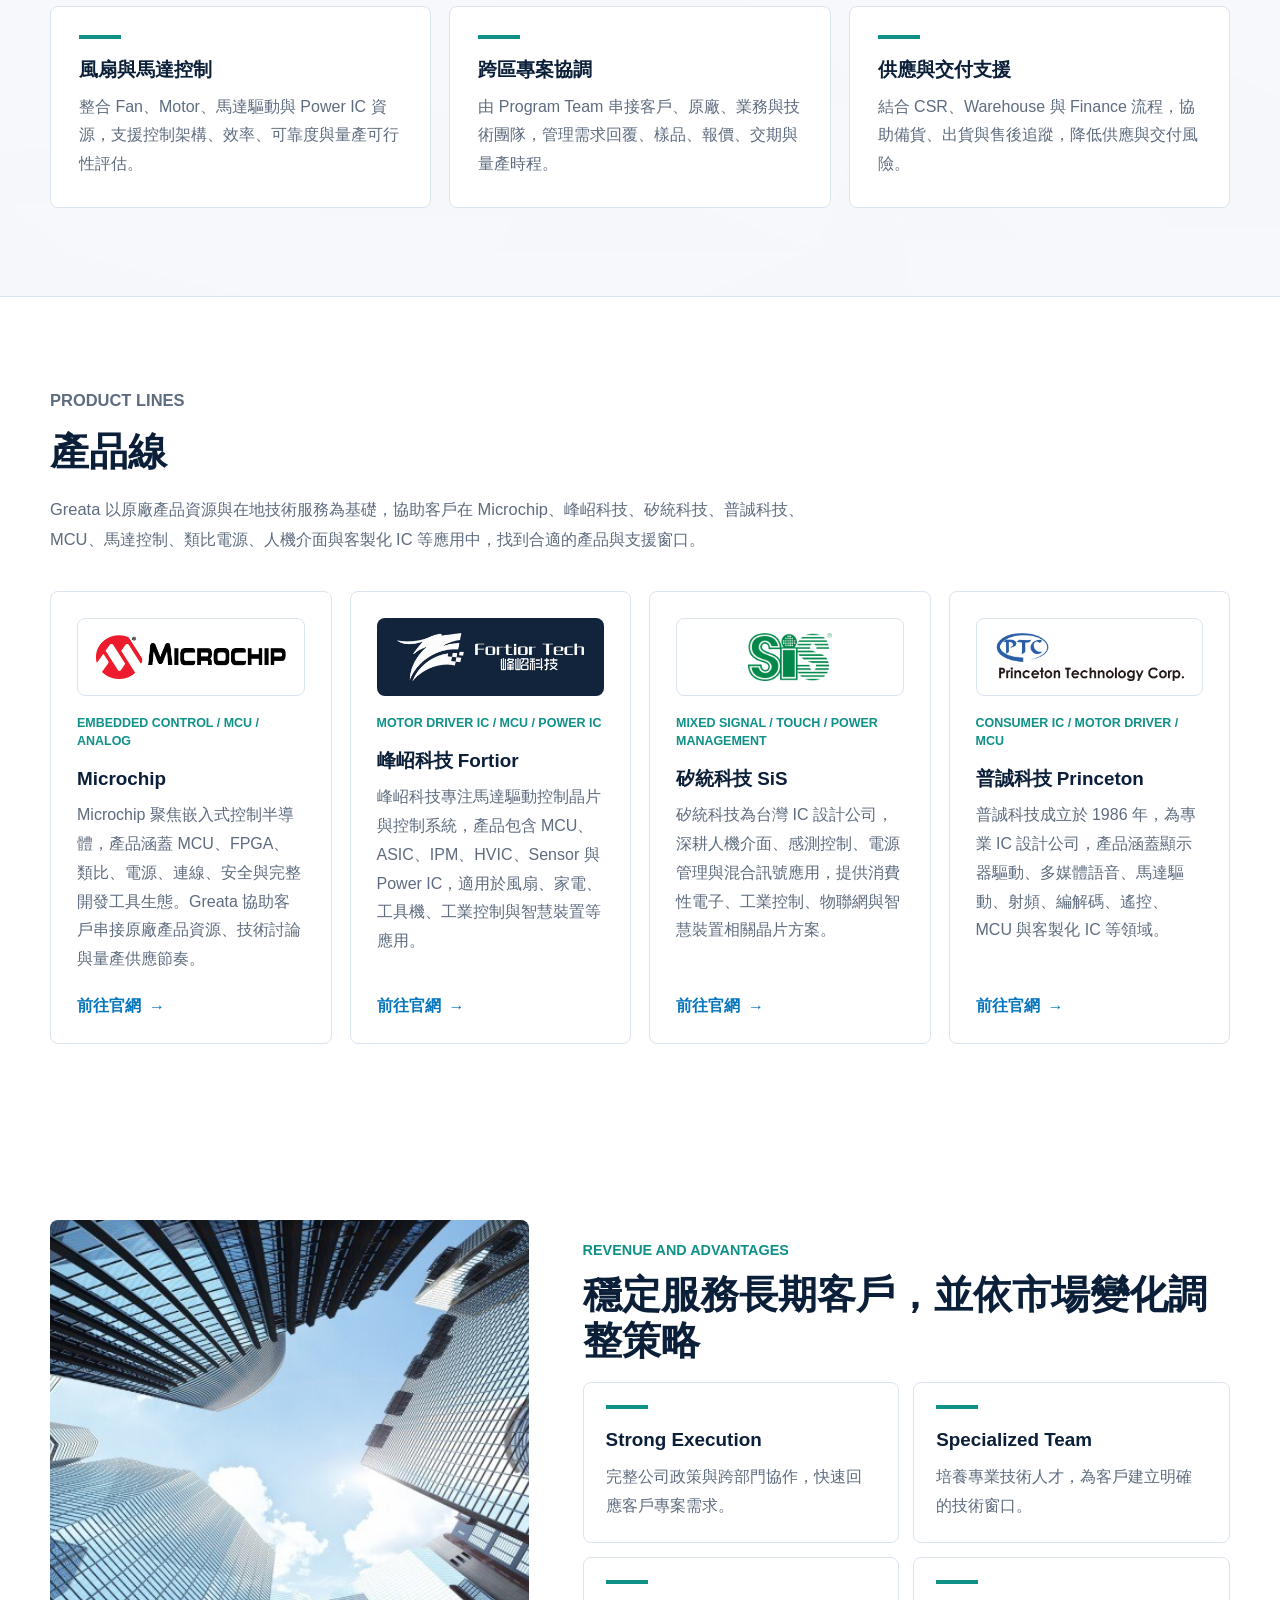
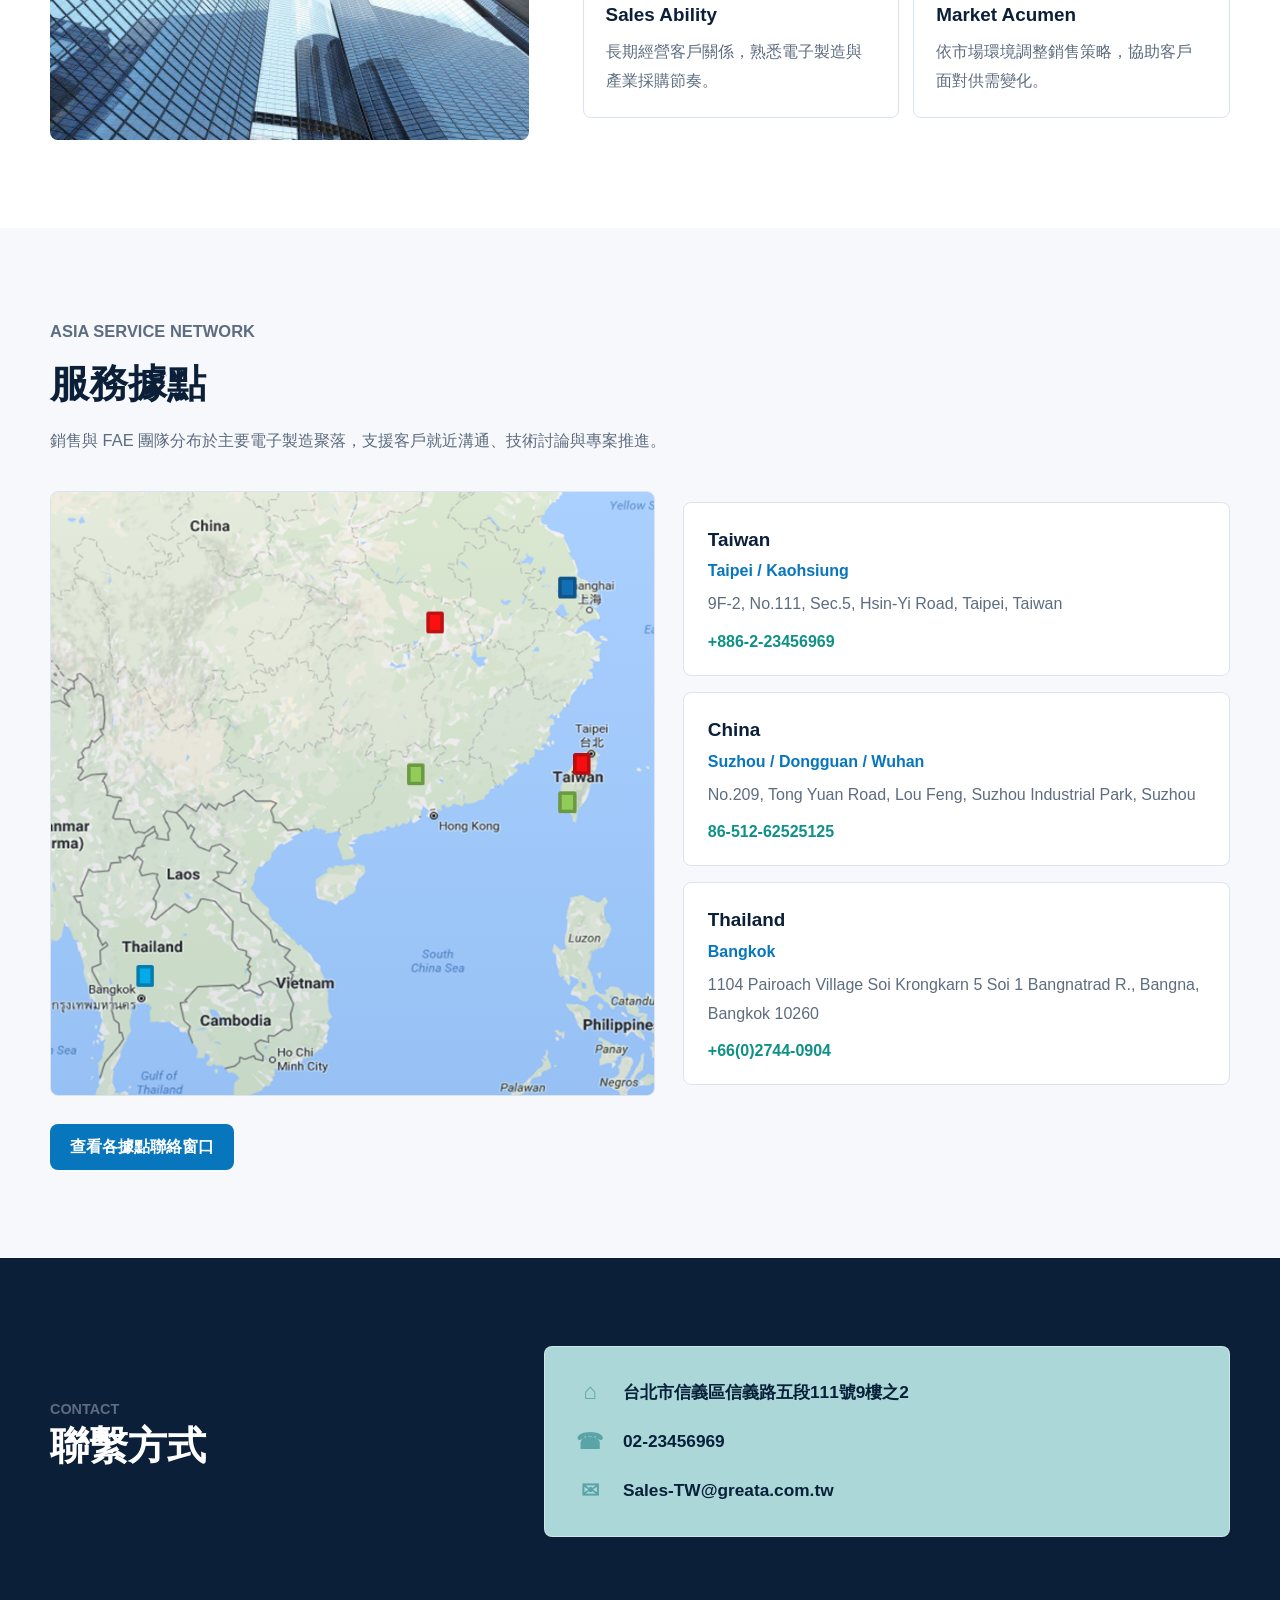
==== commit 72890fc5: "Refine technical services content" ====
--- a/index.html
+++ b/index.html
@@ -94,46 +94,32 @@
           <div class="section-heading">
             <p class="section-kicker">Products and Support</p>
             <h2>技術服務</h2>
-            <p>聚焦 Microchip 代理商、MCU、Analog、Authentication、Cryptography、power supply、Fan、Motor、風扇、電源管理、微控制器與嵌入式控制等應用領域，從需求確認、設計導入到量產供應，為客戶建立清楚、穩定且可追蹤的 FAE 技術支援窗口。</p>
+            <p>從產品選型與設計導入開始，串接原廠資源、FAE 技術討論、交期協調與量產供應，協助客戶在開發各階段快速取得明確支援。</p>
           </div>
           <div class="capability-grid">
             <article class="capability-card">
-              <h3>Microchip代理商 / MCU 平台</h3>
-              <p>從微控制器選型、開發評估到量產供應，Greata 鴻亞國際企業股份有限公司協助客戶串接 Microchip 產品資源與在地技術窗口，讓設計導入更有效率。</p>
-            </article>
-            <article class="capability-card">
-              <h3>Analog 與電源轉換</h3>
-              <p>針對電源管理、類比訊號與轉換架構，提供元件搭配、替代方案與供應節奏建議，支援 power supply 與工業電子專案穩定推進。</p>
-            </article>
-            <article class="capability-card">
-              <h3>Authentication &amp; Cryptography</h3>
-              <p>面對安全認證、加密保護與裝置識別需求，協助客戶釐清應用情境、料號選擇與驗證流程，縮短從概念設計到導入量產的距離。</p>
-            </article>
-            <article class="capability-card">
-              <h3>Motor Power &amp; Control</h3>
-              <p>聚焦 Fan、Motor、風扇與馬達控制應用，整合控制、驅動與電源相關元件討論，協助客戶處理效率、可靠度與供應穩定性的平衡。</p>
-            </article>
-            <article class="capability-card">
-              <h3>Program Team 協調</h3>
-              <p>以跨區 Program Team 統整客戶需求、原廠回覆、交期變化與量產節奏，讓銷售、技術與供應資訊保持一致。</p>
-            </article>
-            <article class="capability-card">
-              <h3>倉儲與供應支援</h3>
-              <p>結合 Sales、CSR、Warehouse 與 Finance 流程，協助客戶規劃備貨、出貨與售後服務，降低專案推進中的供應不確定性。</p>
-            </article>
-          </div>
-          <div class="topic-grid" aria-label="SEO application topics">
-            <article class="topic-card">
-              <h3>Microchip代理商與 MCU 技術支援</h3>
-              <p>Greata 鴻亞國際企業股份有限公司長期服務微控制器、嵌入式控制與半導體應用專案，協助客戶進行 Microchip 相關產品選型、導入討論與供應協調。</p>
-            </article>
-            <article class="topic-card">
-              <h3>Power supply / 電源應用</h3>
-              <p>針對 power supply、電源管理、類比元件與轉換方案，串接銷售、PM 與 FAE 團隊，協助電子製造客戶縮短設計到量產的溝通流程。</p>
-            </article>
-            <article class="topic-card">
-              <h3>Fan / Motor / 風扇馬達控制</h3>
-              <p>支援 Fan、Motor、風扇、馬達控制與峰岹相關應用需求，提供選型、技術討論、專案時程與量產供應協調。</p>
+              <h3>MCU 與嵌入式控制</h3>
+              <p>提供 Microchip MCU、嵌入式控制與週邊元件的選型建議、開發評估及技術資源串接，協助專案順利導入。</p>
+            </article>
+            <article class="capability-card">
+              <h3>類比與電源管理</h3>
+              <p>針對 Analog、power supply 與電源管理應用，協助評估規格、元件搭配與替代方案，兼顧設計需求與供應穩定性。</p>
+            </article>
+            <article class="capability-card">
+              <h3>安全認證與加密</h3>
+              <p>依裝置識別、Authentication 與 Cryptography 需求，協助釐清應用情境、料號選擇與驗證流程。</p>
+            </article>
+            <article class="capability-card">
+              <h3>風扇與馬達控制</h3>
+              <p>整合 Fan、Motor、馬達驅動與 Power IC 資源，支援控制架構、效率、可靠度與量產可行性評估。</p>
+            </article>
+            <article class="capability-card">
+              <h3>跨區專案協調</h3>
+              <p>由 Program Team 串接客戶、原廠、業務與技術團隊，管理需求回覆、樣品、報價、交期與量產時程。</p>
+            </article>
+            <article class="capability-card">
+              <h3>供應與交付支援</h3>
+              <p>結合 CSR、Warehouse 與 Finance 流程，協助備貨、出貨與售後追蹤，降低供應與交付風險。</p>
             </article>
           </div>
         </div>
--- a/styles.css
+++ b/styles.css
@@ -441,15 +441,7 @@
   grid-template-columns: repeat(3, minmax(0, 1fr));
 }
 
-.topic-grid {
-  display: grid;
-  gap: 18px;
-  grid-template-columns: repeat(3, minmax(0, 1fr));
-  margin-top: 18px;
-}
-
 .capability-card,
-.topic-card,
 .advantage-grid article,
 .location-card {
   background: var(--panel);
@@ -457,8 +449,7 @@
   border-radius: 8px;
 }
 
-.capability-card,
-.topic-card {
+.capability-card {
   min-height: 190px;
   padding: 28px;
   transition:
@@ -468,7 +459,6 @@
 }
 
 .capability-card:hover,
-.topic-card:hover,
 .advantage-grid article:hover,
 .location-card:hover {
   border-color: rgba(8, 118, 189, 0.34);
@@ -477,7 +467,6 @@
 }
 
 .capability-card::before,
-.topic-card::before,
 .advantage-grid article::before {
   background: var(--teal);
   content: "";
@@ -488,7 +477,6 @@
 }
 
 .capability-card p,
-.topic-card p,
 .product-line-card p,
 .microchip-support-card p,
 .team-card p,
@@ -1102,7 +1090,6 @@
   .intro-band .section-inner,
   .capability-section .section-heading,
   .capability-card,
-  .topic-card,
   .product-line-card,
   .microchip-support-card,
   .team-card,
@@ -1169,7 +1156,6 @@
 
   .metric-strip,
   .capability-grid,
-  .topic-grid,
   .product-line-grid,
   .microchip-support-grid,
   .microchip-hero-grid,
@@ -1260,10 +1246,6 @@
     min-height: auto;
   }
 
-  .topic-card {
-    min-height: auto;
-  }
-
   .product-line-card {
     min-height: auto;
   }
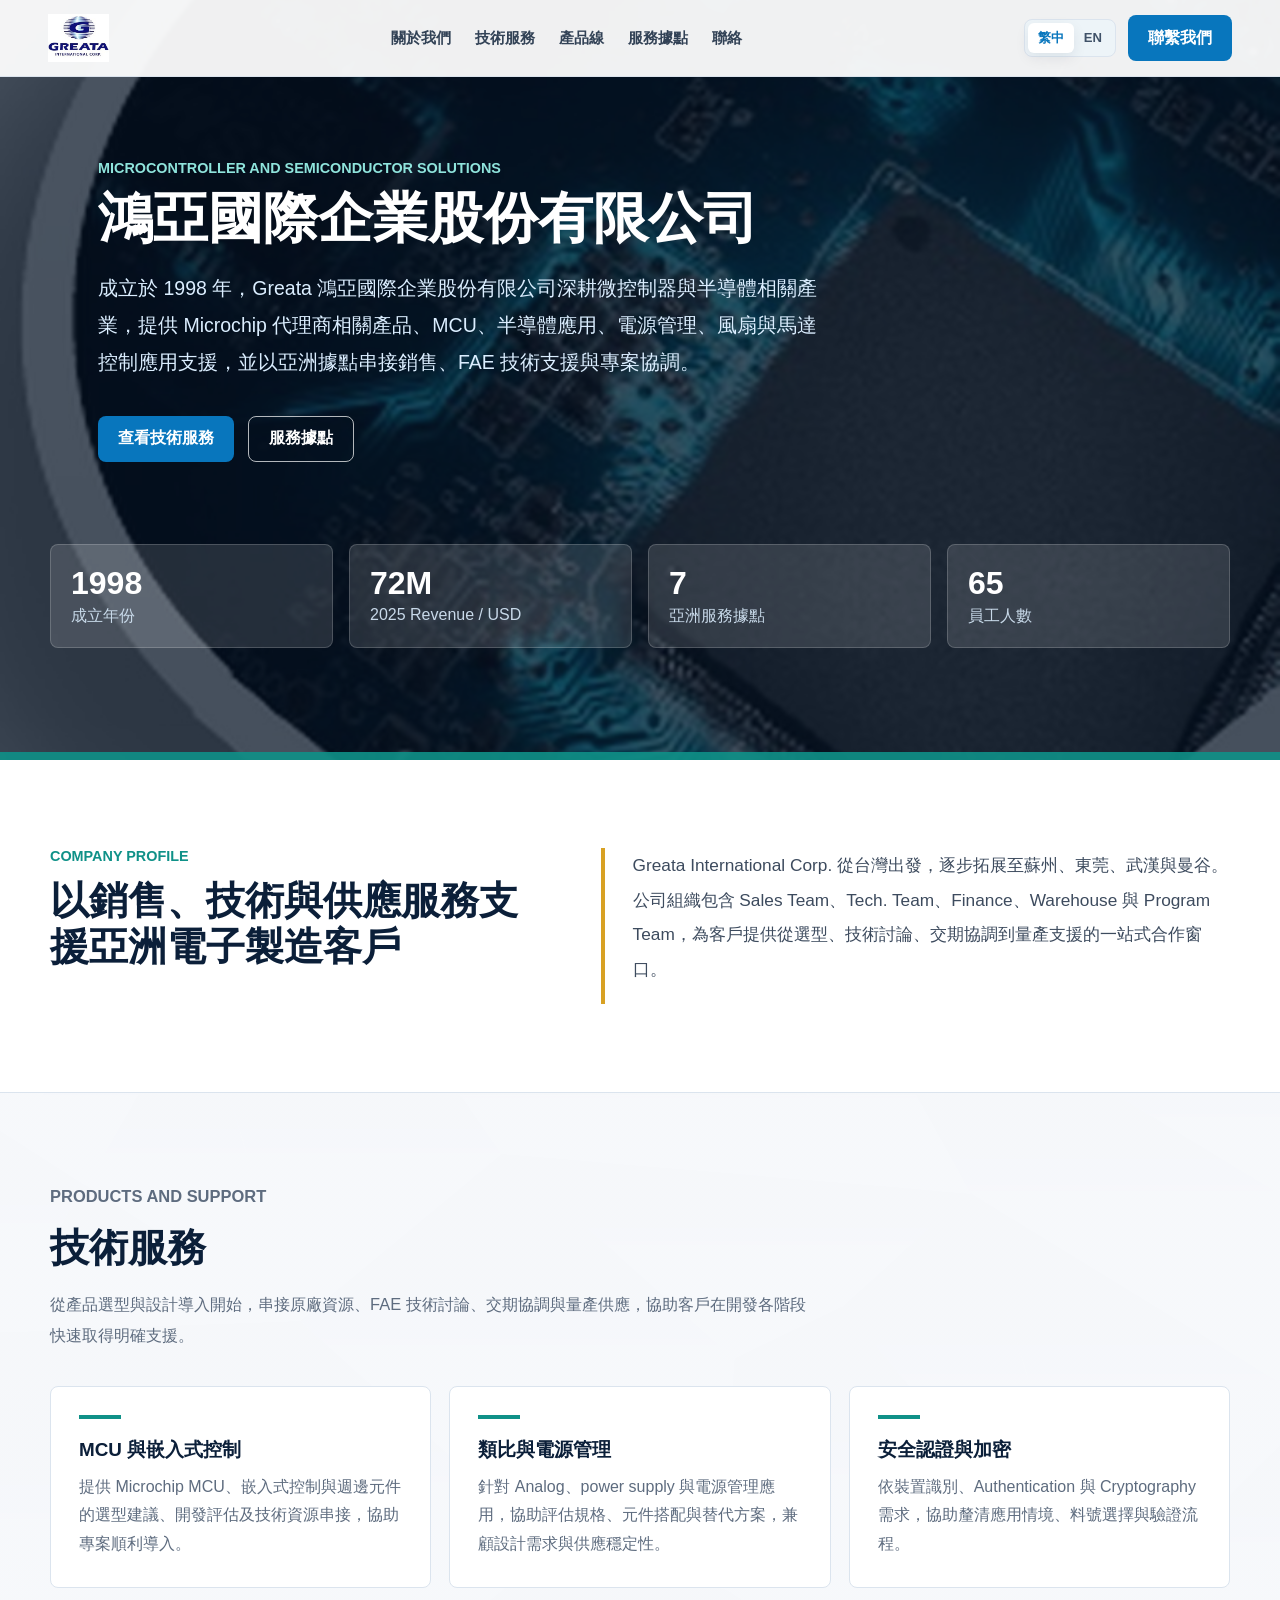
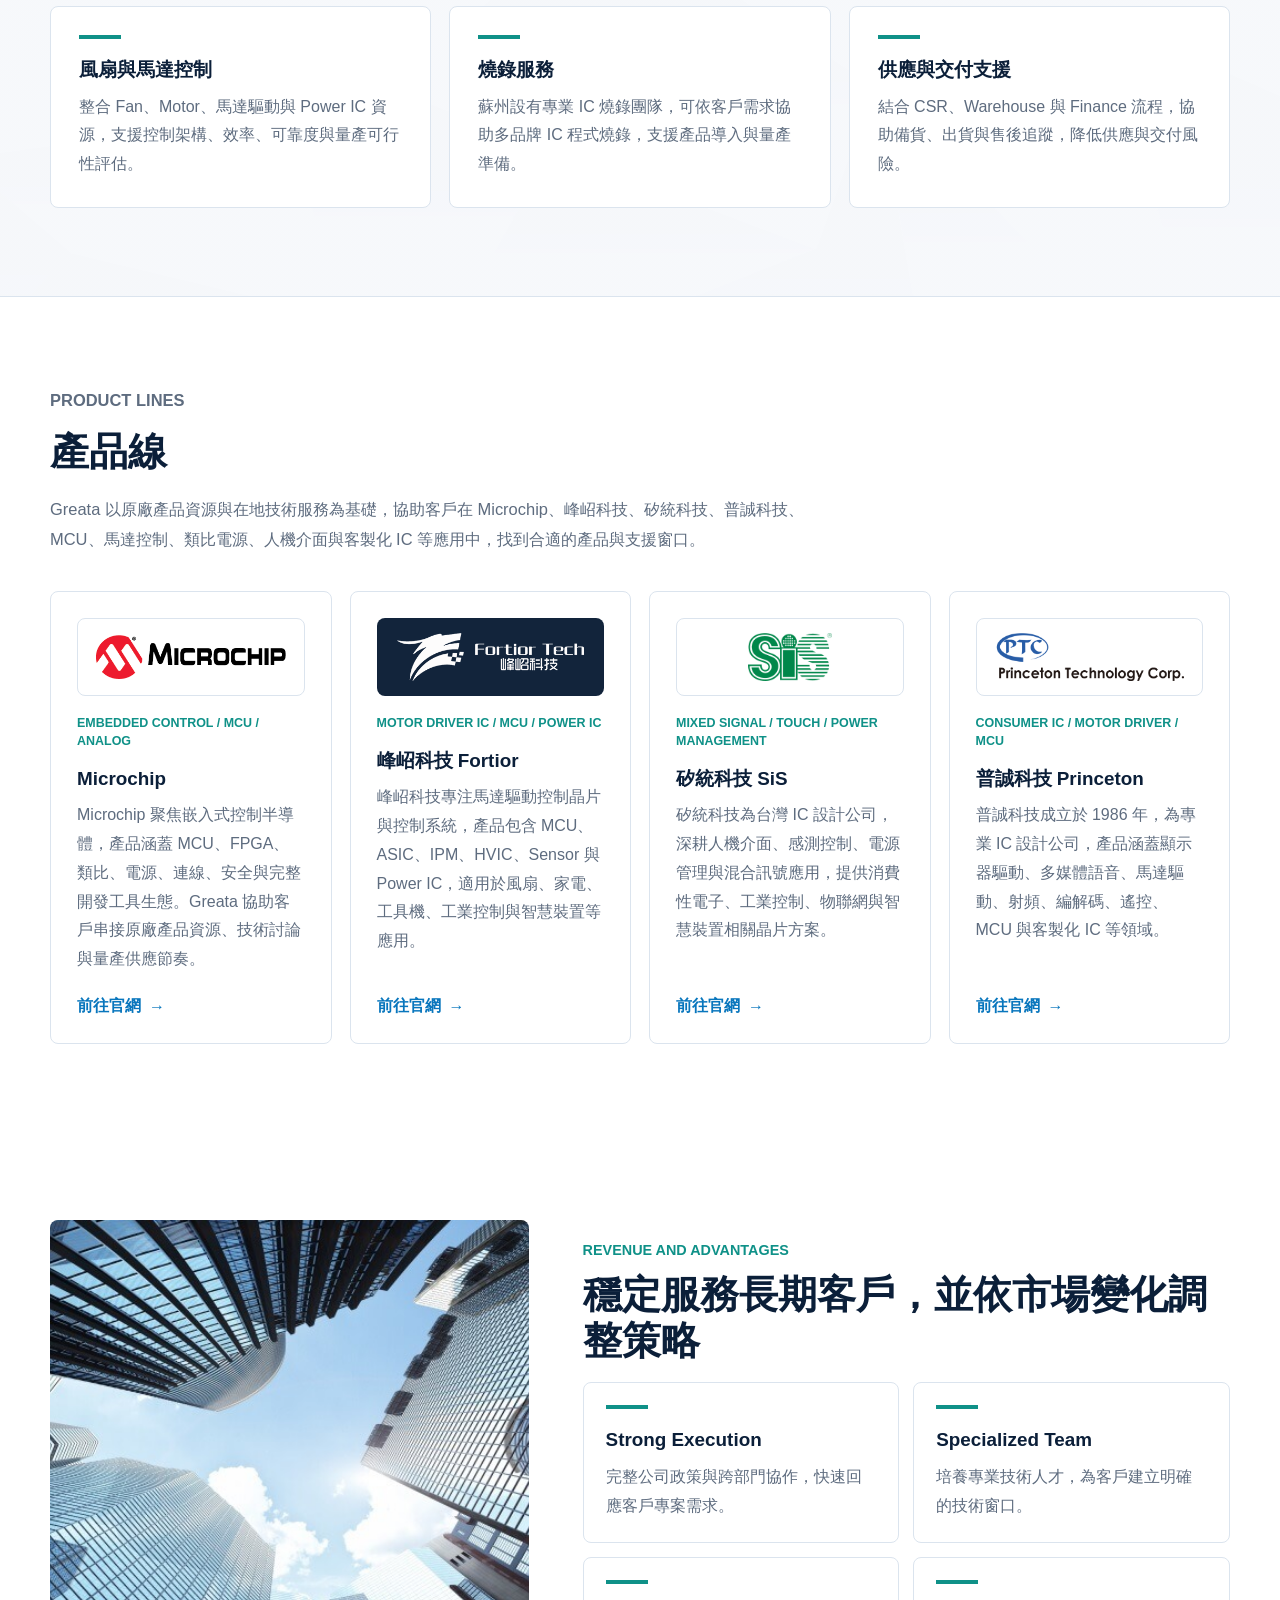
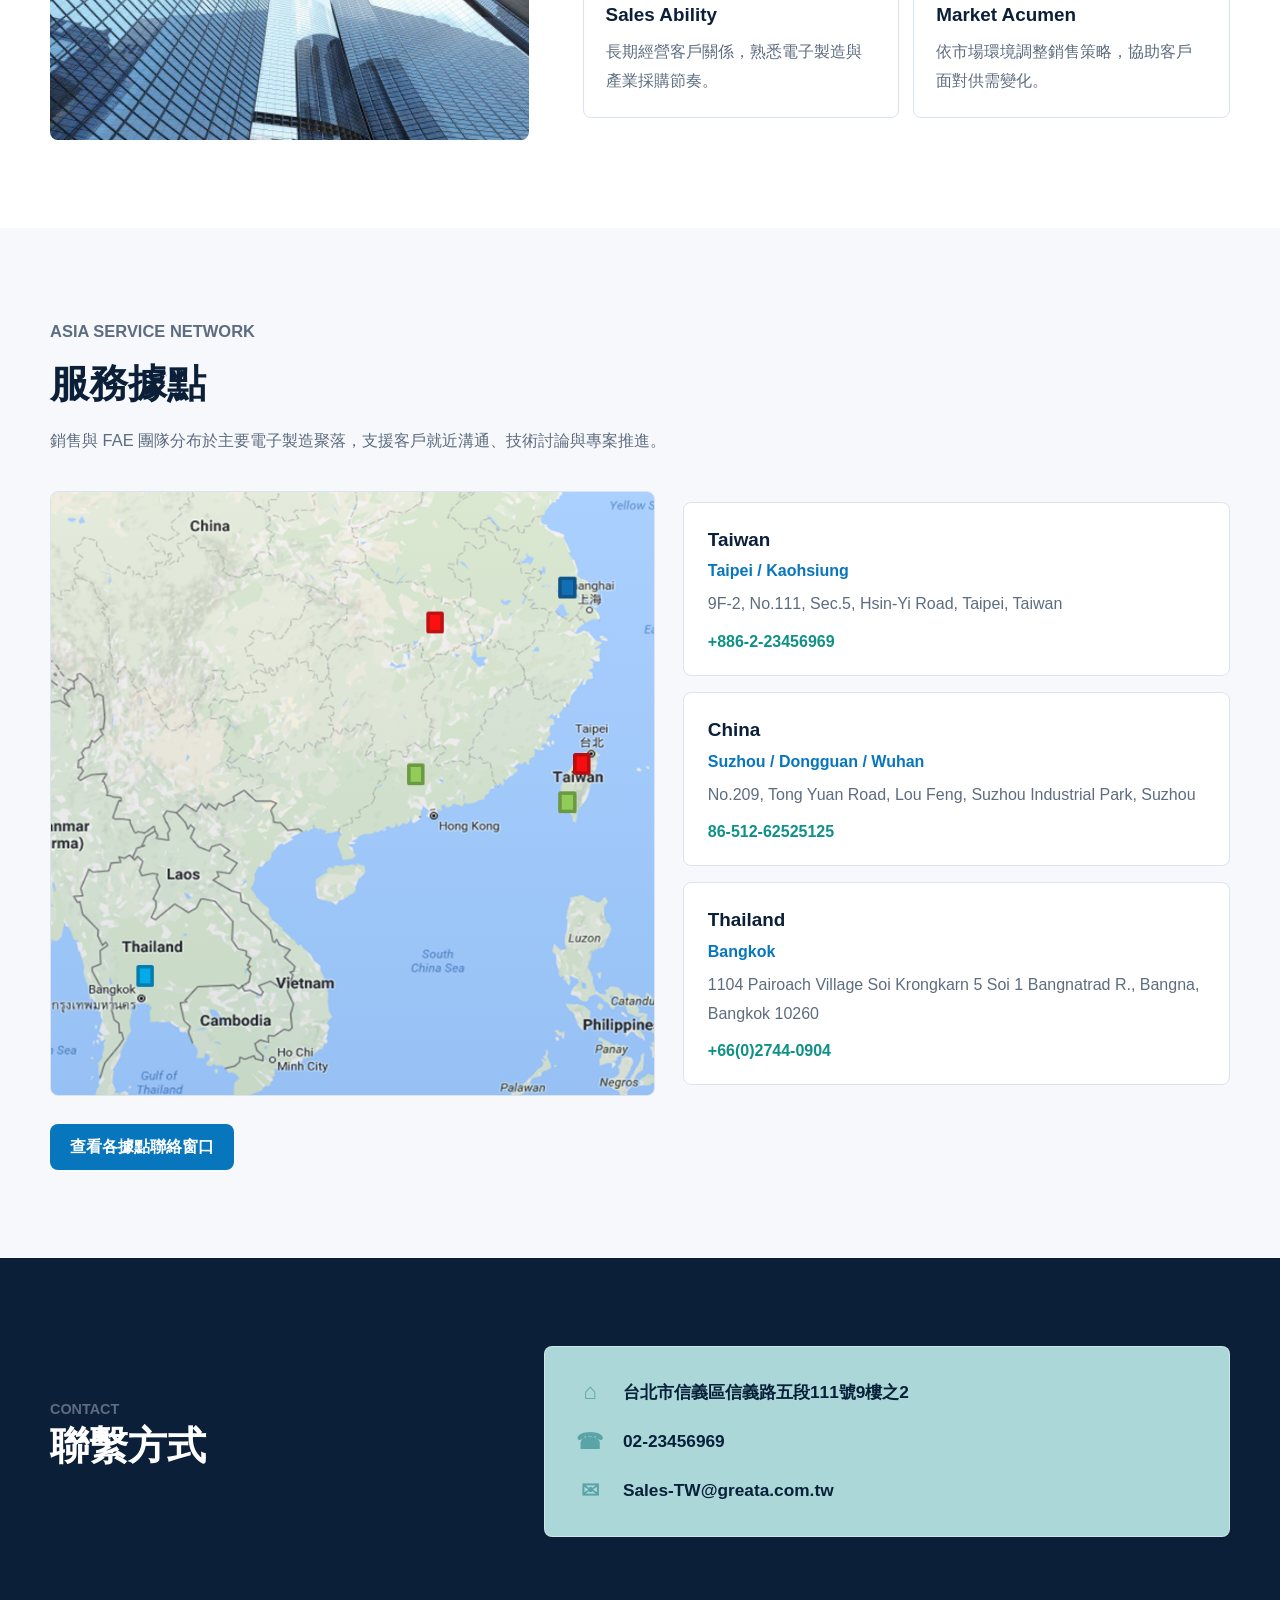
==== commit 0de96d87: "Replace program coordination with IC programming services" ====
--- a/index.html
+++ b/index.html
@@ -114,8 +114,8 @@
               <p>整合 Fan、Motor、馬達驅動與 Power IC 資源，支援控制架構、效率、可靠度與量產可行性評估。</p>
             </article>
             <article class="capability-card">
-              <h3>跨區專案協調</h3>
-              <p>由 Program Team 串接客戶、原廠、業務與技術團隊，管理需求回覆、樣品、報價、交期與量產時程。</p>
+              <h3>燒錄服務</h3>
+              <p>蘇州設有專業 IC 燒錄團隊，可依客戶需求協助多品牌 IC 程式燒錄，支援產品導入與量產準備。</p>
             </article>
             <article class="capability-card">
               <h3>供應與交付支援</h3>
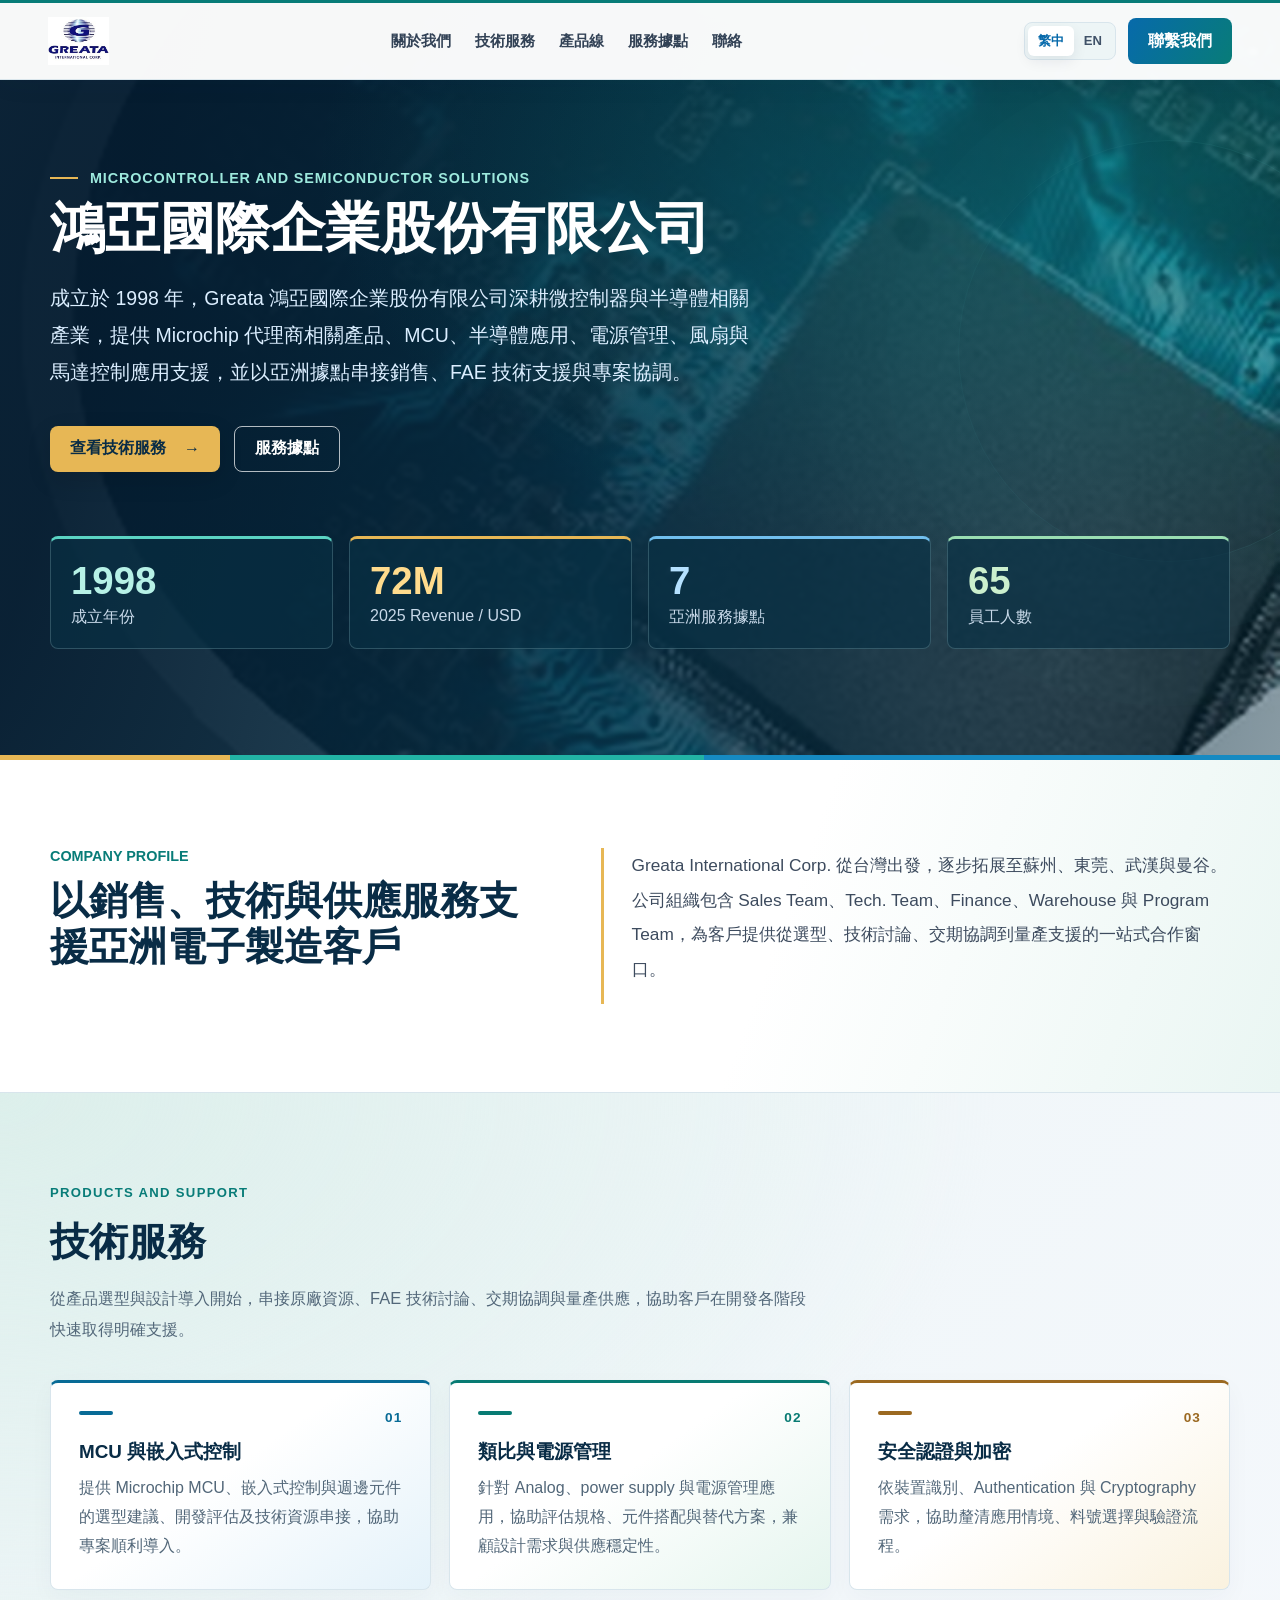
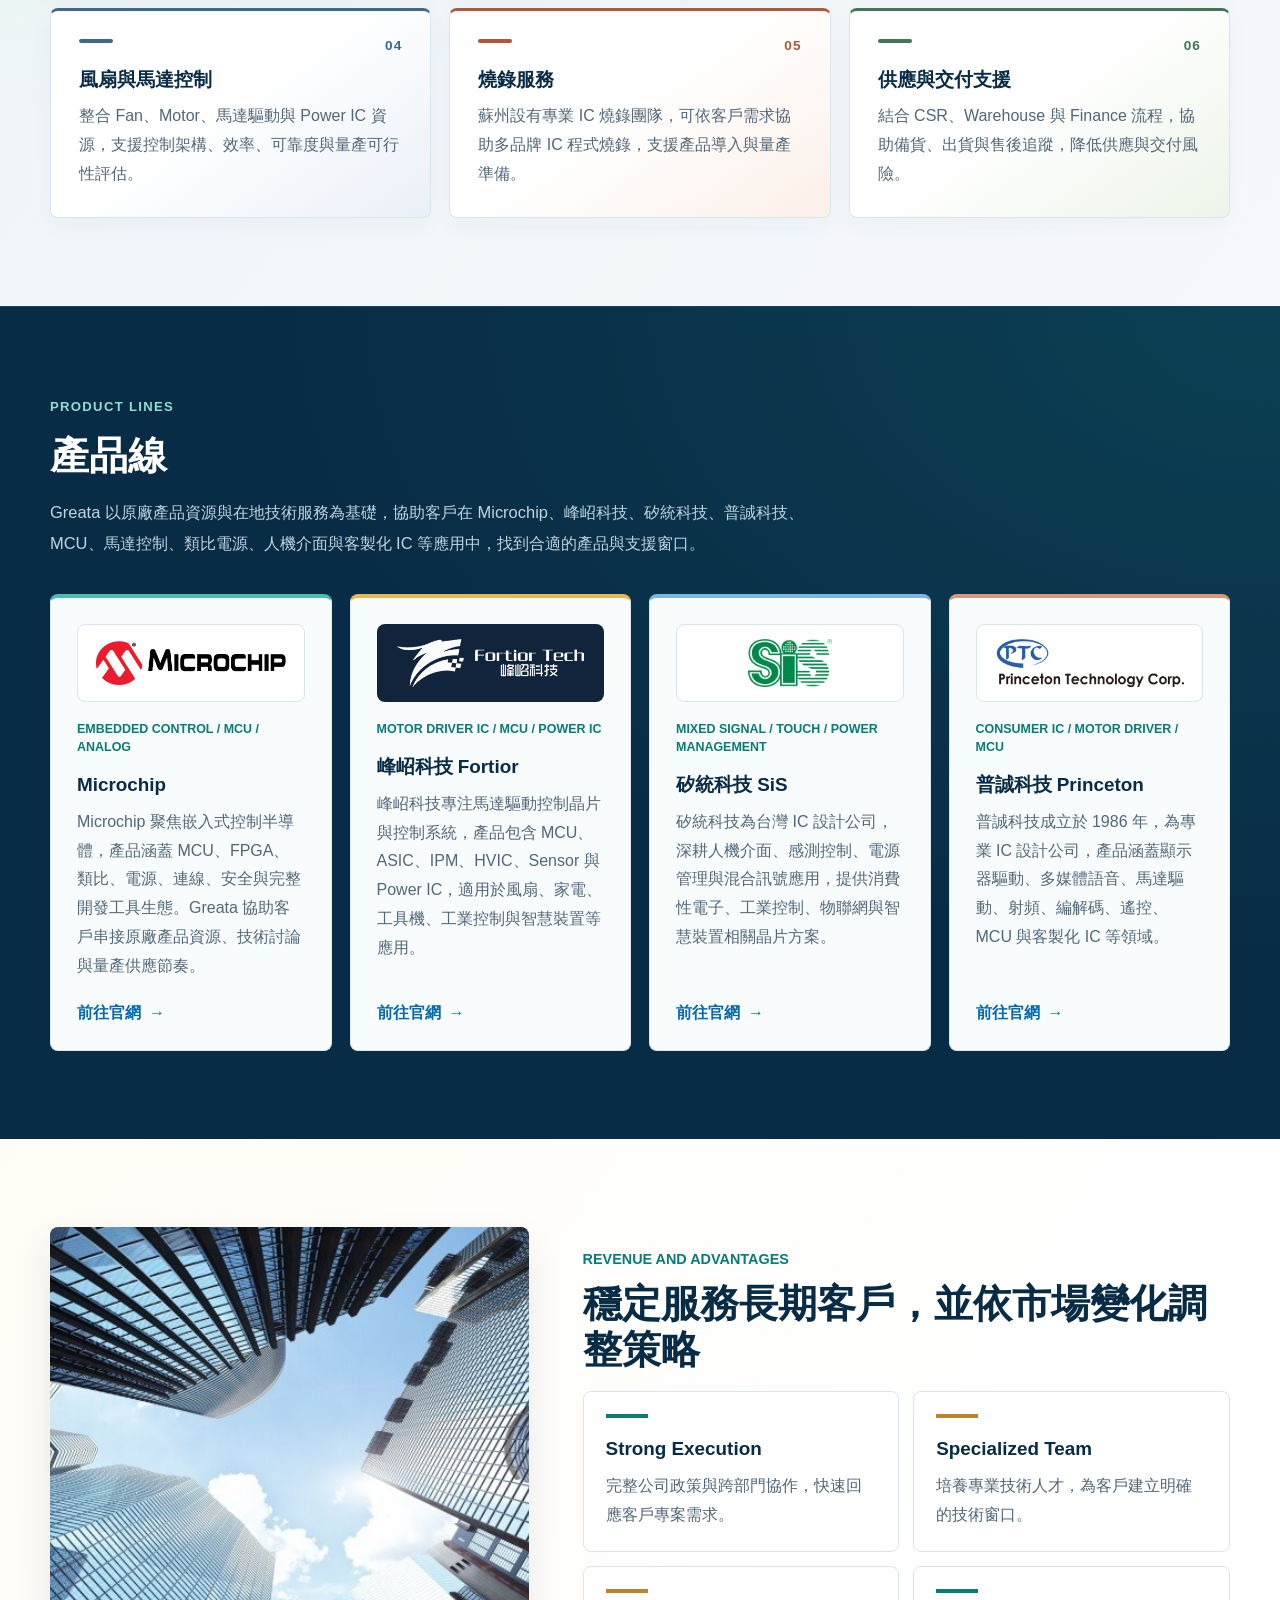
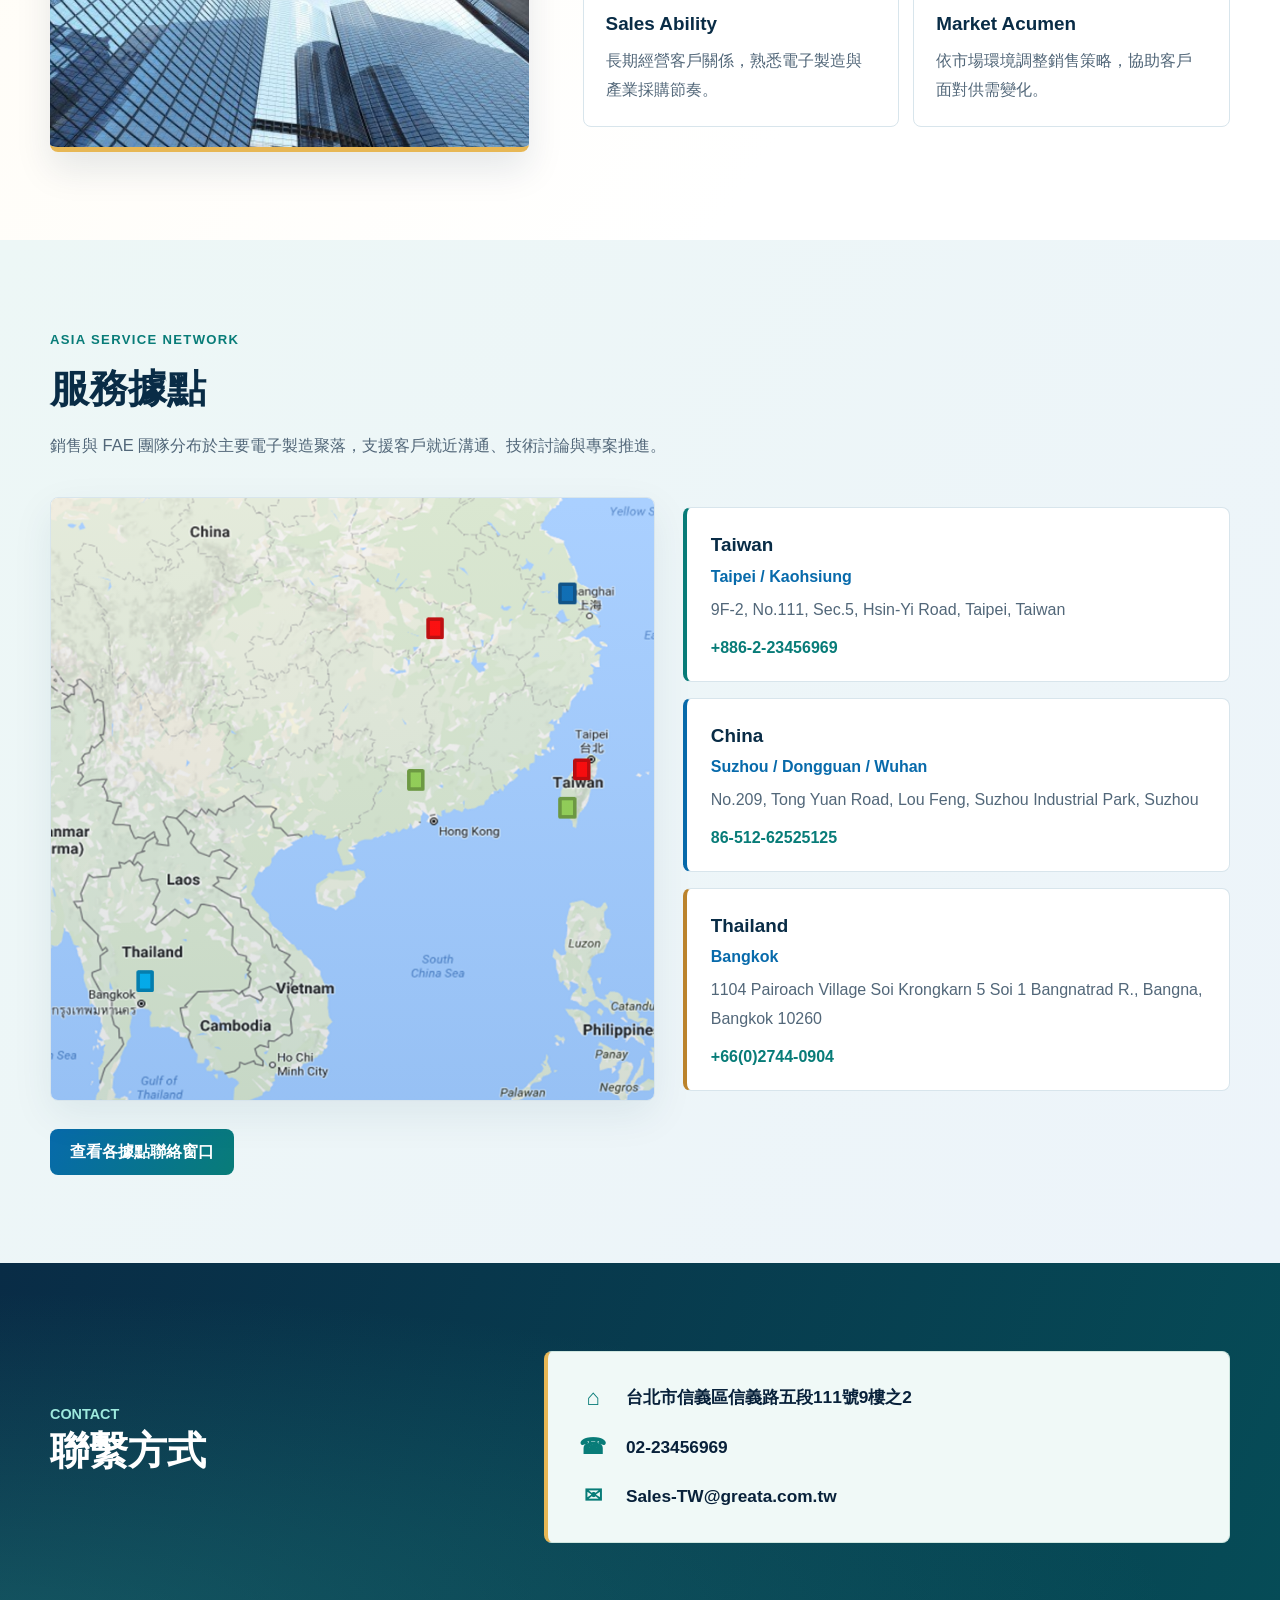
==== commit 8587728a: "Refresh website colors and visual hierarchy" ====
--- a/index.html
+++ b/index.html
@@ -21,7 +21,7 @@
     <link rel="alternate" hreflang="zh-Hant" href="https://www.greata.com.tw/">
     <link rel="alternate" hreflang="en" href="https://www.greata.com.tw/en/">
     <link rel="alternate" hreflang="x-default" href="https://www.greata.com.tw/">
-    <link rel="stylesheet" href="styles.css">
+    <link rel="stylesheet" href="styles.css?v=0b264aa1f11f">
   </head>
   <body>
     <main>
--- a/styles.css
+++ b/styles.css
@@ -1,13 +1,13 @@
 :root {
-  --background: #f6f8fb;
-  --foreground: #18202c;
-  --brand: #0876bd;
-  --brand-deep: #083d77;
-  --brand-navy: #0b1f39;
-  --teal: #0f9188;
-  --amber: #d8a123;
-  --line: #dbe4ee;
-  --muted: #5e6c7f;
+  --background: #f2f7f9;
+  --foreground: #1c3044;
+  --brand: #076aab;
+  --brand-deep: #0b426b;
+  --brand-navy: #092c46;
+  --teal: #087c78;
+  --amber: #e7b755;
+  --line: #d8e5ec;
+  --muted: #526779;
   --panel: #ffffff;
 }
 
@@ -17,6 +17,7 @@
 
 html {
   scroll-behavior: smooth;
+  scroll-padding-top: 100px;
 }
 
 body {
@@ -32,6 +33,11 @@
   text-decoration: none;
 }
 
+a:focus-visible {
+  outline: 3px solid var(--amber);
+  outline-offset: 5px;
+}
+
 img {
   display: block;
   max-width: 100%;
@@ -68,29 +74,13 @@
   }
 }
 
-@keyframes accentSweep {
-  from {
-    transform: translateX(-100%);
-  }
-  to {
-    transform: translateX(100%);
-  }
-}
-
-@keyframes mapFloat {
-  from {
-    transform: translateY(0);
-  }
-  to {
-    transform: translateY(-8px);
-  }
-}
-
 .site-header {
   align-items: center;
   animation: headerDrop 0.7s ease both;
-  background: rgba(255, 255, 255, 0.94);
-  border-bottom: 1px solid rgba(219, 228, 238, 0.9);
+  background: rgba(255, 255, 255, 0.97);
+  border-bottom: 1px solid rgba(216, 229, 236, 0.9);
+  border-top: 3px solid var(--teal);
+  box-shadow: 0 4px 24px rgba(9, 44, 70, 0.06);
   display: grid;
   gap: 24px;
   grid-template-columns: auto 1fr auto;
@@ -127,7 +117,7 @@
 }
 
 .site-header nav > a::after {
-  background: var(--brand);
+  background: linear-gradient(90deg, var(--brand), var(--teal));
   bottom: -7px;
   content: "";
   height: 2px;
@@ -152,7 +142,7 @@
 
 .language-switch {
   align-items: center;
-  background: #edf4f8;
+  background: #edf5f6;
   border: 1px solid var(--line);
   border-radius: 8px;
   display: inline-flex;
@@ -200,8 +190,19 @@
 
 .header-action,
 .primary-action {
-  background: var(--brand);
+  background: linear-gradient(120deg, var(--brand), var(--teal));
   color: #ffffff;
+}
+
+.hero .primary-action {
+  background: var(--amber);
+  box-shadow: 0 8px 24px rgba(0, 0, 0, 0.12);
+  color: var(--brand-navy);
+}
+
+.hero .primary-action::after {
+  content: "→";
+  margin-left: 18px;
 }
 
 .secondary-action {
@@ -220,22 +221,36 @@
   color: #ffffff;
   min-height: 760px;
   overflow: hidden;
-  padding: 160px 48px 72px;
+  padding: 170px 48px 64px;
   position: relative;
 }
 
 .hero-overlay {
-  background: rgba(5, 18, 36, 0.72);
+  background:
+    radial-gradient(ellipse at 93% 22%, rgba(20, 179, 164, 0.3), transparent 52%),
+    linear-gradient(105deg, rgba(5, 29, 49, 0.97) 12%, rgba(7, 47, 69, 0.85) 53%, rgba(4, 45, 65, 0.44));
   inset: 0;
   position: absolute;
 }
 
+.hero::before {
+  border: 1px solid rgba(132, 224, 213, 0.18);
+  border-radius: 50%;
+  box-shadow: 0 0 0 72px rgba(111, 221, 209, 0.035), 0 0 0 144px rgba(111, 221, 209, 0.025);
+  content: "";
+  height: 420px;
+  pointer-events: none;
+  position: absolute;
+  right: -100px;
+  top: 140px;
+  width: 420px;
+}
+
 .hero::after {
-  animation: accentSweep 4.6s ease-in-out infinite;
-  background: rgba(15, 145, 136, 0.9);
+  background: linear-gradient(90deg, var(--amber) 0 18%, #22b3a5 18% 55%, #168ac2 55%);
   bottom: 0;
   content: "";
-  height: 8px;
+  height: 5px;
   left: 0;
   position: absolute;
   right: 0;
@@ -251,8 +266,26 @@
 }
 
 .hero-content {
-  margin-left: max(0px, calc((100vw - 1180px) / 2));
-  max-width: 720px;
+  max-width: 1180px;
+}
+
+.hero-content h1 {
+  max-width: 850px;
+}
+
+.hero-content h1:not(.hero-title-nowrap) {
+  font-size: clamp(2.25rem, 4.6vw, 4.2rem);
+  line-height: 1.08;
+}
+
+.hero-content h1 span {
+  font-size: clamp(1.2rem, 1.8vw, 1.65rem);
+  line-height: 1.4;
+  max-width: 700px;
+}
+
+.hero-content .hero-copy {
+  max-width: 700px;
 }
 
 .hero-content > * {
@@ -285,7 +318,18 @@
 }
 
 .hero .eyebrow {
-  color: #8fe4dc;
+  align-items: center;
+  color: #9de9dd;
+  display: flex;
+  gap: 12px;
+  letter-spacing: 0.06em;
+}
+
+.hero .eyebrow::before {
+  background: var(--amber);
+  content: "";
+  flex: 0 0 28px;
+  height: 2px;
 }
 
 h1,
@@ -345,13 +389,14 @@
   display: grid;
   gap: 16px;
   grid-template-columns: repeat(4, minmax(0, 1fr));
-  margin-top: 82px;
+  margin-top: 64px;
 }
 
 .metric-strip div {
   animation: fadeUp 0.78s ease both;
-  background: rgba(255, 255, 255, 0.13);
-  border: 1px solid rgba(255, 255, 255, 0.18);
+  background: rgba(8, 48, 68, 0.65);
+  border: 1px solid rgba(181, 224, 229, 0.22);
+  border-top: 3px solid #5bd4c3;
   border-radius: 8px;
   padding: 20px;
   transition:
@@ -365,14 +410,17 @@
 
 .metric-strip div:nth-child(2) {
   animation-delay: 0.68s;
+  border-top-color: var(--amber);
 }
 
 .metric-strip div:nth-child(3) {
   animation-delay: 0.78s;
+  border-top-color: #71bfee;
 }
 
 .metric-strip div:nth-child(4) {
   animation-delay: 0.88s;
+  border-top-color: #9adeb2;
 }
 
 .metric-strip div:hover {
@@ -381,9 +429,21 @@
 }
 
 .metric-strip dt {
-  color: #ffffff;
-  font-size: 2rem;
-  font-weight: 900;
+  color: #b6f1e6;
+  font-size: 2.4rem;
+  font-weight: 900;
+}
+
+.metric-strip div:nth-child(2) dt {
+  color: #ffdb8d;
+}
+
+.metric-strip div:nth-child(3) dt {
+  color: #b5e1ff;
+}
+
+.metric-strip div:nth-child(4) dt {
+  color: #cbefcd;
 }
 
 .metric-strip dd {
@@ -396,7 +456,7 @@
 }
 
 .intro-band {
-  background: #ffffff;
+  background: linear-gradient(110deg, #ffffff 60%, #eaf6f3);
   border-bottom: 1px solid var(--line);
 }
 
@@ -407,7 +467,7 @@
 }
 
 .intro-copy {
-  border-left: 4px solid var(--amber);
+  border-left: 3px solid var(--amber);
   color: #3d4b5e;
   font-size: 1.08rem;
   line-height: 2;
@@ -425,17 +485,24 @@
   line-height: 1.85;
 }
 
+.section-heading .section-kicker {
+  color: var(--teal);
+  font-size: 0.82rem;
+  letter-spacing: 0.1em;
+}
+
 .section-heading.compact {
   margin-bottom: 24px;
 }
 
 .capability-section {
   background:
-    linear-gradient(rgba(246, 248, 251, 0.94), rgba(246, 248, 251, 0.94)),
-    url("assets/soft-geometric-bg.png") center / cover no-repeat;
+    radial-gradient(ellipse at 0% 0%, #dcefeb, transparent 55%),
+    linear-gradient(130deg, #edf5f7, #f5f8fc);
 }
 
 .capability-grid {
+  counter-reset: service;
   display: grid;
   gap: 18px;
   grid-template-columns: repeat(3, minmax(0, 1fr));
@@ -450,12 +517,55 @@
 }
 
 .capability-card {
+  --card-accent: #086b96;
+  --card-tint: #e4f2fa;
+  background: linear-gradient(145deg, #ffffff 45%, var(--card-tint));
+  border-top: 3px solid var(--card-accent);
+  box-shadow: 0 8px 24px rgba(16, 61, 83, 0.035);
+  counter-increment: service;
   min-height: 190px;
   padding: 28px;
+  position: relative;
   transition:
     border-color 0.25s ease,
     box-shadow 0.25s ease,
     transform 0.25s ease;
+}
+
+.capability-card:nth-child(2) {
+  --card-accent: #087b73;
+  --card-tint: #e5f5ee;
+}
+
+.capability-card:nth-child(3) {
+  --card-accent: #9b6921;
+  --card-tint: #faf2df;
+}
+
+.capability-card:nth-child(4) {
+  --card-accent: #3e688b;
+  --card-tint: #eaf0f8;
+}
+
+.capability-card:nth-child(5) {
+  --card-accent: #ac593b;
+  --card-tint: #fcf0e8;
+}
+
+.capability-card:nth-child(6) {
+  --card-accent: #3f7856;
+  --card-tint: #ecf5e8;
+}
+
+.capability-card::after {
+  color: var(--card-accent);
+  content: counter(service, decimal-leading-zero);
+  font-size: 0.85rem;
+  font-weight: 800;
+  letter-spacing: 0.08em;
+  position: absolute;
+  right: 28px;
+  top: 27px;
 }
 
 .capability-card:hover,
@@ -474,6 +584,13 @@
   height: 4px;
   margin-bottom: 18px;
   width: 42px;
+}
+
+.capability-card::before {
+  background: var(--card-accent);
+  border-radius: 2px;
+  margin-bottom: 24px;
+  width: 34px;
 }
 
 .capability-card p,
@@ -489,8 +606,22 @@
 }
 
 .product-lines-section {
-  background: #ffffff;
-  border-top: 1px solid var(--line);
+  background:
+    radial-gradient(ellipse at 100% 0%, rgba(19, 145, 137, 0.2), transparent 55%),
+    #092c46;
+  border-top: 1px solid #16425a;
+}
+
+.product-lines-section .section-heading h2 {
+  color: #ffffff;
+}
+
+.product-lines-section .section-heading p {
+  color: #c0d4e0;
+}
+
+.product-lines-section .section-heading .section-kicker {
+  color: #90dfd0;
 }
 
 .product-line-grid {
@@ -500,8 +631,9 @@
 }
 
 .product-line-card {
-  background: var(--panel);
-  border: 1px solid var(--line);
+  background: #f8fcfd;
+  border: 1px solid #dce9ef;
+  border-top: 4px solid #4bbdab;
   border-radius: 8px;
   display: flex;
   flex-direction: column;
@@ -511,6 +643,18 @@
     border-color 0.25s ease,
     box-shadow 0.25s ease,
     transform 0.25s ease;
+}
+
+.product-line-card:nth-child(2) {
+  border-top-color: var(--amber);
+}
+
+.product-line-card:nth-child(3) {
+  border-top-color: #78b7e6;
+}
+
+.product-line-card:nth-child(4) {
+  border-top-color: #dd967c;
 }
 
 .product-line-card:hover {
@@ -745,7 +889,7 @@
 }
 
 .proof-section {
-  background: #ffffff;
+  background: linear-gradient(125deg, #fffcf5, #ffffff 68%);
 }
 
 .proof-grid {
@@ -756,7 +900,9 @@
 }
 
 .image-panel {
+  border-bottom: 5px solid var(--amber);
   border-radius: 8px;
+  box-shadow: 0 18px 36px rgba(9, 44, 70, 0.1);
   overflow: hidden;
 }
 
@@ -778,6 +924,7 @@
 }
 
 .advantage-grid article {
+  background: #ffffff;
   padding: 22px;
   transition:
     border-color 0.25s ease,
@@ -785,8 +932,13 @@
     transform 0.25s ease;
 }
 
+.advantage-grid article:nth-child(2)::before,
+.advantage-grid article:nth-child(3)::before {
+  background: #bc842d;
+}
+
 .locations-section {
-  background: var(--background);
+  background: linear-gradient(125deg, #edf7f6, #edf4fa);
 }
 
 .location-layout {
@@ -797,11 +949,11 @@
 }
 
 .map-visual {
-  animation: mapFloat 5.5s ease-in-out infinite alternate;
   aspect-ratio: 1 / 1;
   background: #ffffff;
   border: 1px solid var(--line);
   border-radius: 8px;
+  box-shadow: 0 14px 40px rgba(9, 68, 83, 0.08);
   overflow: hidden;
   position: relative;
 }
@@ -830,11 +982,20 @@
 }
 
 .location-card {
+  border-left: 4px solid var(--teal);
   padding: 24px;
   transition:
     border-color 0.25s ease,
     box-shadow 0.25s ease,
     transform 0.25s ease;
+}
+
+.location-card:nth-child(2) {
+  border-left-color: var(--brand);
+}
+
+.location-card:nth-child(3) {
+  border-left-color: #bc842d;
 }
 
 .location-card strong {
@@ -979,7 +1140,7 @@
 }
 
 .team-page-hero {
-  background: #ffffff;
+  background: linear-gradient(120deg, #ffffff 40%, #e0f2ec);
   border-bottom: 1px solid var(--line);
   padding: 142px 48px 58px;
 }
@@ -1009,7 +1170,9 @@
 }
 
 .contact-section {
-  background: var(--brand-navy);
+  background:
+    radial-gradient(ellipse at 0% 100%, rgba(41, 156, 144, 0.35), transparent 65%),
+    linear-gradient(110deg, #092c46, #064c57);
   color: #ffffff;
 }
 
@@ -1017,6 +1180,12 @@
   color: #ffffff;
 }
 
+.contact-section .section-kicker,
+.microchip-hero .section-kicker,
+.microchip-cta .section-kicker {
+  color: #9de9dd;
+}
+
 .contact-layout {
   align-items: center;
   display: grid;
@@ -1025,8 +1194,9 @@
 }
 
 .contact-panel {
-  background: #acd7d8;
-  border: 1px solid rgba(255, 255, 255, 0.38);
+  background: #f0f9f7;
+  border: 1px solid #cfe6df;
+  border-left: 4px solid var(--amber);
   border-radius: 8px;
   color: #0b1f39;
   display: grid;
@@ -1055,7 +1225,7 @@
 
 .contact-icon {
   align-items: center;
-  color: #5aa4a8;
+  color: var(--teal);
   display: inline-flex;
   font-size: 1.4rem;
   font-weight: 900;
@@ -1237,9 +1407,26 @@
     font-size: 1.05rem;
   }
 
-  .metric-strip,
   .advantage-grid {
     grid-template-columns: 1fr;
+  }
+
+  .metric-strip {
+    gap: 12px;
+    grid-template-columns: repeat(2, minmax(0, 1fr));
+  }
+
+  .metric-strip div {
+    padding: 16px;
+  }
+
+  .metric-strip dt {
+    font-size: 2rem;
+  }
+
+  .metric-strip dd {
+    font-size: 0.82rem;
+    line-height: 1.5;
   }
 
   .capability-card {
@@ -1294,6 +1481,15 @@
   }
 }
 
+@media (min-width: 621px) and (max-width: 980px) {
+  .metric-strip,
+  .capability-grid,
+  .product-line-grid,
+  .team-card-grid {
+    grid-template-columns: repeat(2, minmax(0, 1fr));
+  }
+}
+
 @media (max-width: 360px) {
   .hero-title-nowrap {
     font-size: 1.4rem;
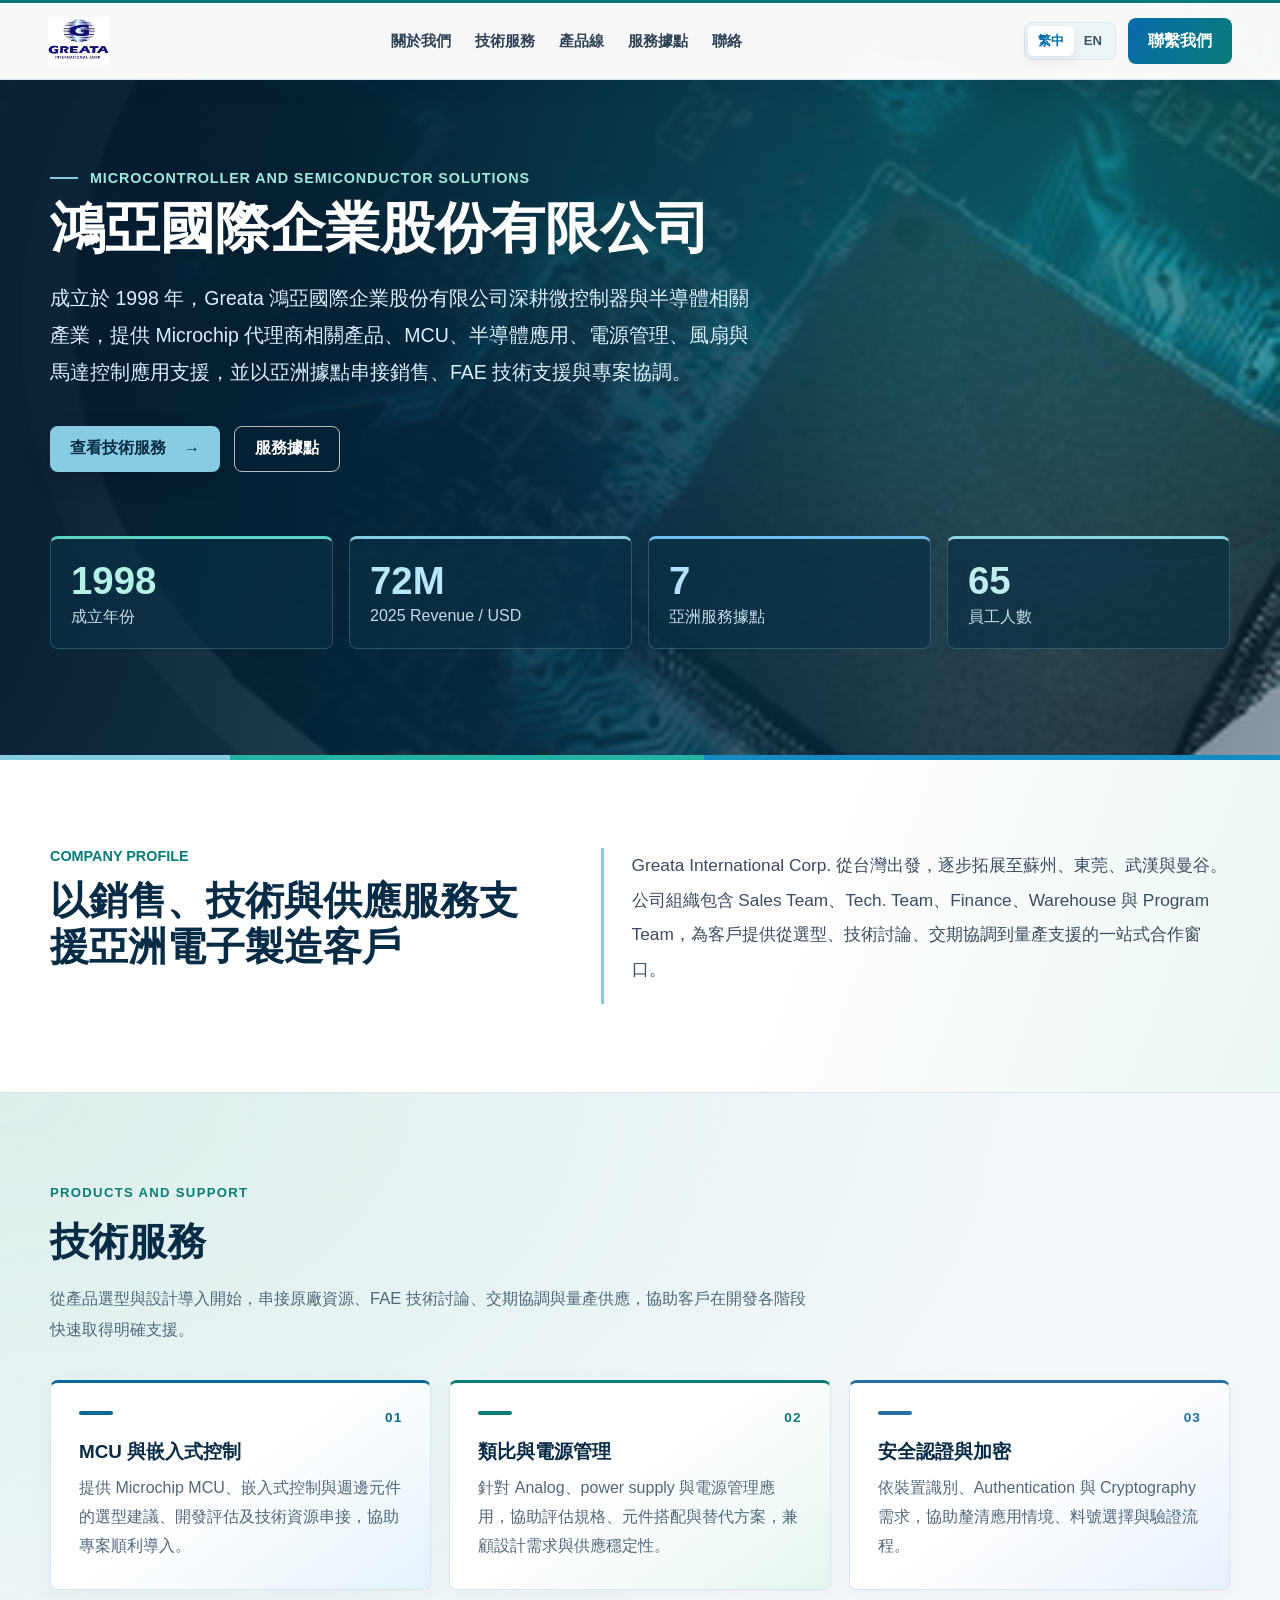
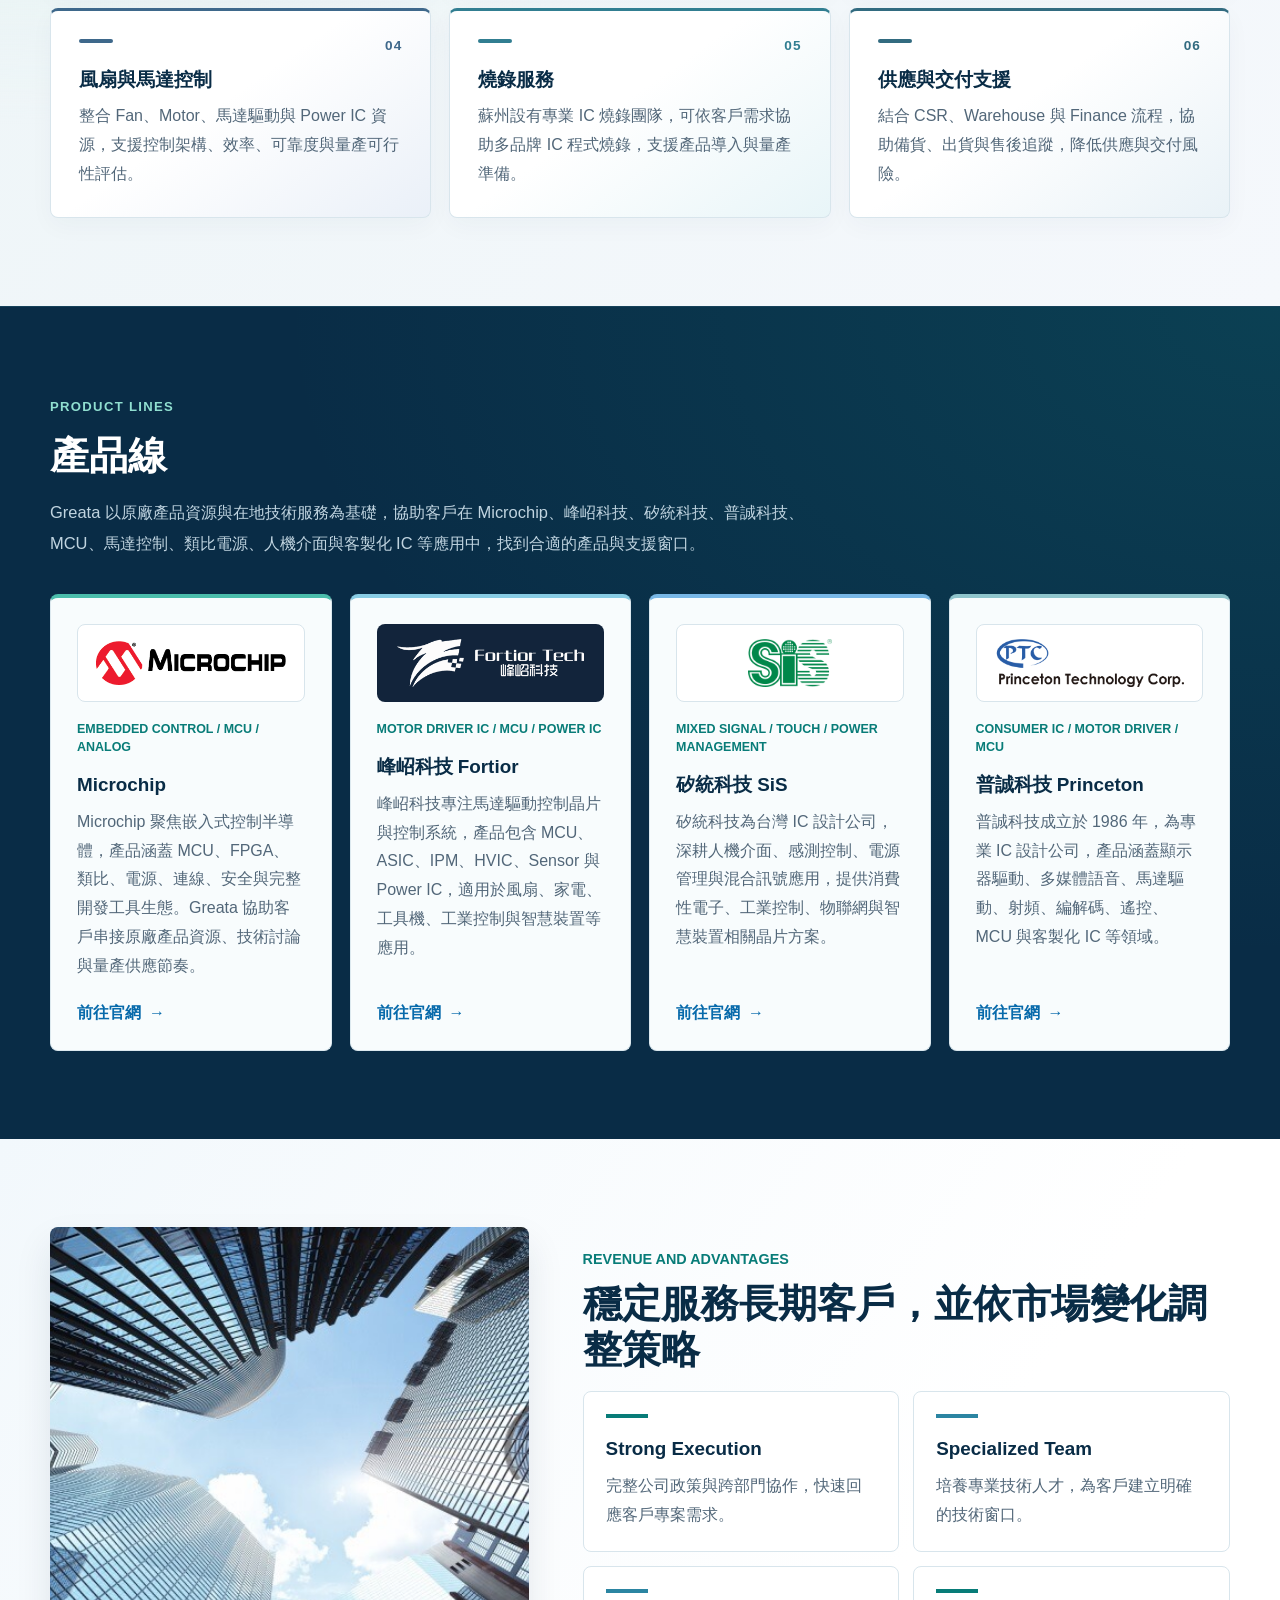
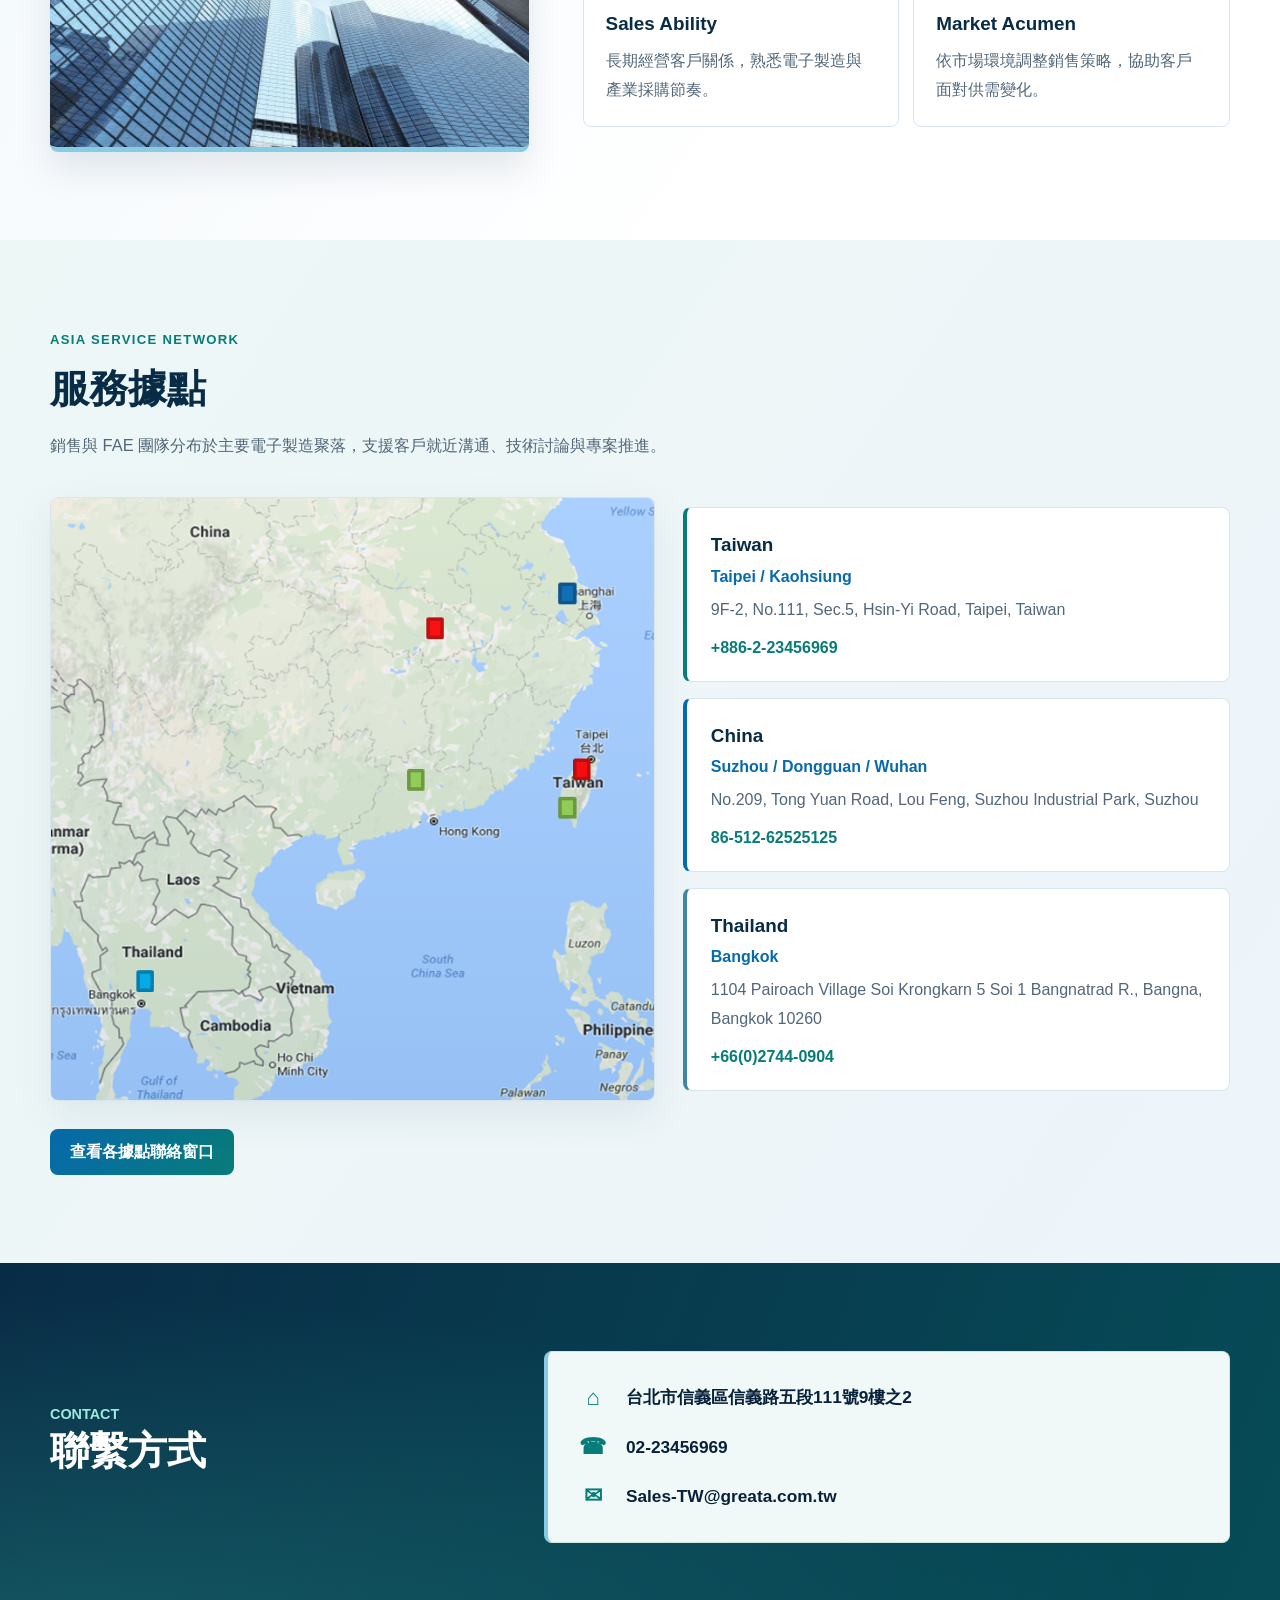
==== commit 4bcd9601: "Unify accents into a cool blue and teal palette" ====
--- a/index.html
+++ b/index.html
@@ -21,7 +21,7 @@
     <link rel="alternate" hreflang="zh-Hant" href="https://www.greata.com.tw/">
     <link rel="alternate" hreflang="en" href="https://www.greata.com.tw/en/">
     <link rel="alternate" hreflang="x-default" href="https://www.greata.com.tw/">
-    <link rel="stylesheet" href="styles.css?v=0b264aa1f11f">
+    <link rel="stylesheet" href="styles.css?v=2122d9839f25">
   </head>
   <body>
     <main>
--- a/styles.css
+++ b/styles.css
@@ -5,7 +5,7 @@
   --brand-deep: #0b426b;
   --brand-navy: #092c46;
   --teal: #087c78;
-  --amber: #e7b755;
+  --accent: #88cce4;
   --line: #d8e5ec;
   --muted: #526779;
   --panel: #ffffff;
@@ -34,7 +34,7 @@
 }
 
 a:focus-visible {
-  outline: 3px solid var(--amber);
+  outline: 3px solid #1889b3;
   outline-offset: 5px;
 }
 
@@ -195,7 +195,7 @@
 }
 
 .hero .primary-action {
-  background: var(--amber);
+  background: var(--accent);
   box-shadow: 0 8px 24px rgba(0, 0, 0, 0.12);
   color: var(--brand-navy);
 }
@@ -247,7 +247,7 @@
 }
 
 .hero::after {
-  background: linear-gradient(90deg, var(--amber) 0 18%, #22b3a5 18% 55%, #168ac2 55%);
+  background: linear-gradient(90deg, var(--accent) 0 18%, #22b3a5 18% 55%, #168ac2 55%);
   bottom: 0;
   content: "";
   height: 5px;
@@ -326,7 +326,7 @@
 }
 
 .hero .eyebrow::before {
-  background: var(--amber);
+  background: var(--accent);
   content: "";
   flex: 0 0 28px;
   height: 2px;
@@ -410,7 +410,7 @@
 
 .metric-strip div:nth-child(2) {
   animation-delay: 0.68s;
-  border-top-color: var(--amber);
+  border-top-color: var(--accent);
 }
 
 .metric-strip div:nth-child(3) {
@@ -420,7 +420,7 @@
 
 .metric-strip div:nth-child(4) {
   animation-delay: 0.88s;
-  border-top-color: #9adeb2;
+  border-top-color: #8bd5dc;
 }
 
 .metric-strip div:hover {
@@ -435,7 +435,7 @@
 }
 
 .metric-strip div:nth-child(2) dt {
-  color: #ffdb8d;
+  color: #b8e6fa;
 }
 
 .metric-strip div:nth-child(3) dt {
@@ -443,7 +443,7 @@
 }
 
 .metric-strip div:nth-child(4) dt {
-  color: #cbefcd;
+  color: #c0ecf1;
 }
 
 .metric-strip dd {
@@ -467,7 +467,7 @@
 }
 
 .intro-copy {
-  border-left: 3px solid var(--amber);
+  border-left: 3px solid var(--accent);
   color: #3d4b5e;
   font-size: 1.08rem;
   line-height: 2;
@@ -534,12 +534,12 @@
 
 .capability-card:nth-child(2) {
   --card-accent: #087b73;
-  --card-tint: #e5f5ee;
+  --card-tint: #e5f5f2;
 }
 
 .capability-card:nth-child(3) {
-  --card-accent: #9b6921;
-  --card-tint: #faf2df;
+  --card-accent: #276fa1;
+  --card-tint: #e7f1fc;
 }
 
 .capability-card:nth-child(4) {
@@ -548,13 +548,13 @@
 }
 
 .capability-card:nth-child(5) {
-  --card-accent: #ac593b;
-  --card-tint: #fcf0e8;
+  --card-accent: #317e91;
+  --card-tint: #e8f5f8;
 }
 
 .capability-card:nth-child(6) {
-  --card-accent: #3f7856;
-  --card-tint: #ecf5e8;
+  --card-accent: #326b80;
+  --card-tint: #e9f2f7;
 }
 
 .capability-card::after {
@@ -646,7 +646,7 @@
 }
 
 .product-line-card:nth-child(2) {
-  border-top-color: var(--amber);
+  border-top-color: var(--accent);
 }
 
 .product-line-card:nth-child(3) {
@@ -654,7 +654,7 @@
 }
 
 .product-line-card:nth-child(4) {
-  border-top-color: #dd967c;
+  border-top-color: #8fc5cc;
 }
 
 .product-line-card:hover {
@@ -810,7 +810,7 @@
 }
 
 .microchip-support-card::before {
-  background: var(--amber);
+  background: var(--accent);
   content: "";
   display: block;
   height: 4px;
@@ -889,7 +889,7 @@
 }
 
 .proof-section {
-  background: linear-gradient(125deg, #fffcf5, #ffffff 68%);
+  background: linear-gradient(125deg, #f2f8fc, #ffffff 68%);
 }
 
 .proof-grid {
@@ -900,7 +900,7 @@
 }
 
 .image-panel {
-  border-bottom: 5px solid var(--amber);
+  border-bottom: 5px solid var(--accent);
   border-radius: 8px;
   box-shadow: 0 18px 36px rgba(9, 44, 70, 0.1);
   overflow: hidden;
@@ -934,7 +934,7 @@
 
 .advantage-grid article:nth-child(2)::before,
 .advantage-grid article:nth-child(3)::before {
-  background: #bc842d;
+  background: #2b85a2;
 }
 
 .locations-section {
@@ -995,7 +995,7 @@
 }
 
 .location-card:nth-child(3) {
-  border-left-color: #bc842d;
+  border-left-color: #3f86a7;
 }
 
 .location-card strong {
@@ -1196,7 +1196,7 @@
 .contact-panel {
   background: #f0f9f7;
   border: 1px solid #cfe6df;
-  border-left: 4px solid var(--amber);
+  border-left: 4px solid var(--accent);
   border-radius: 8px;
   color: #0b1f39;
   display: grid;
